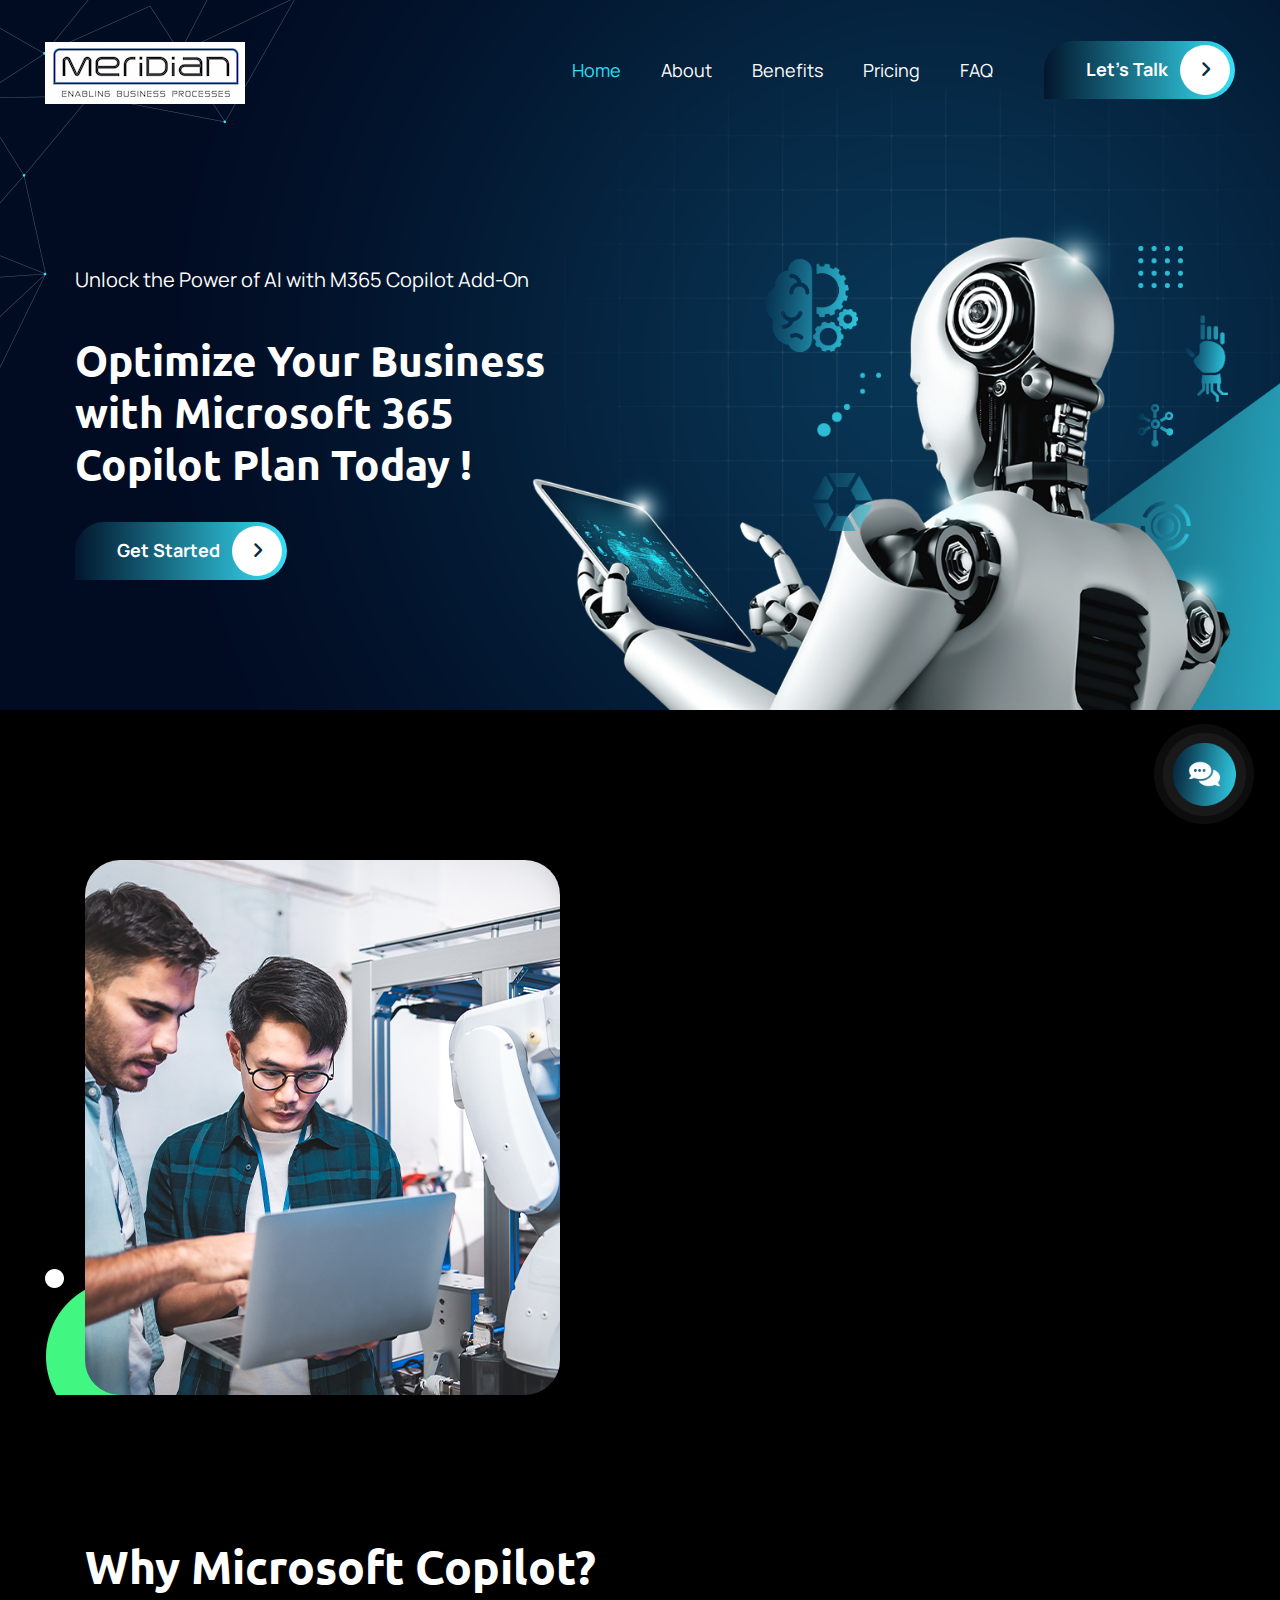
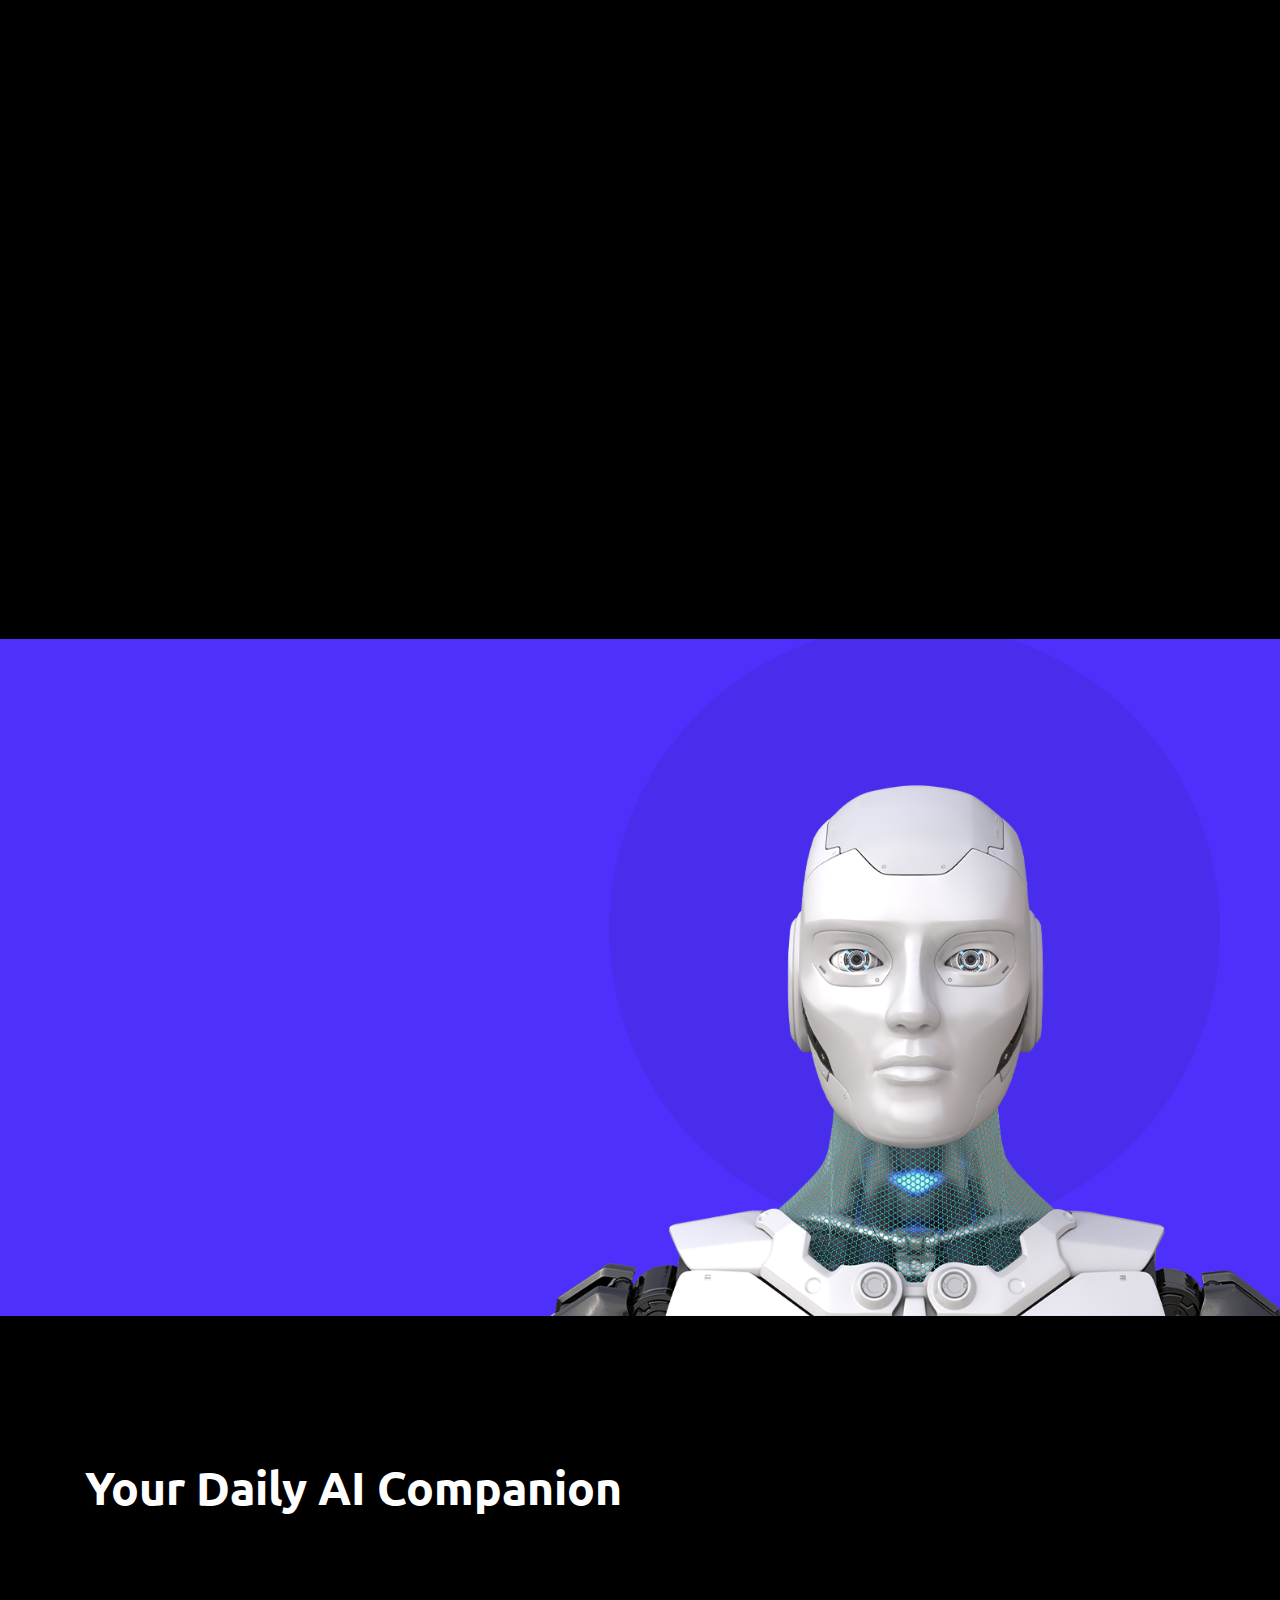
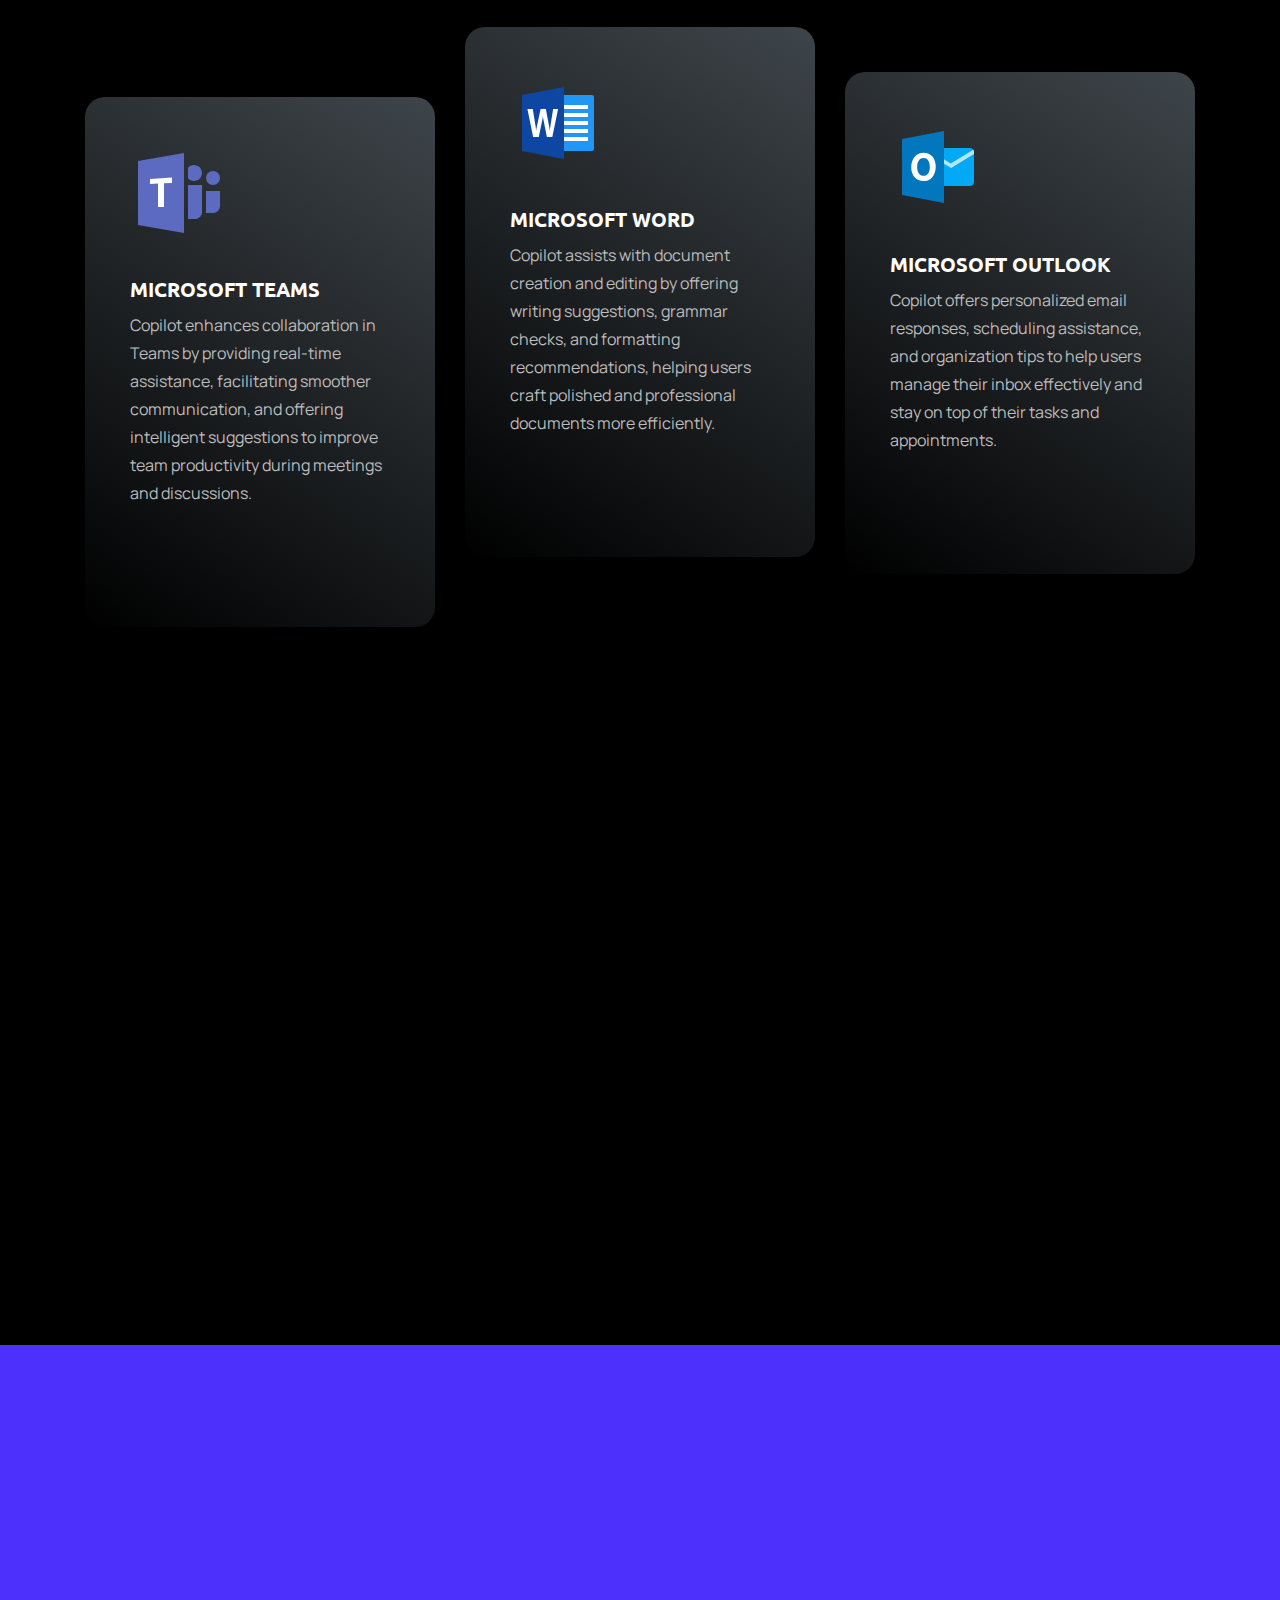
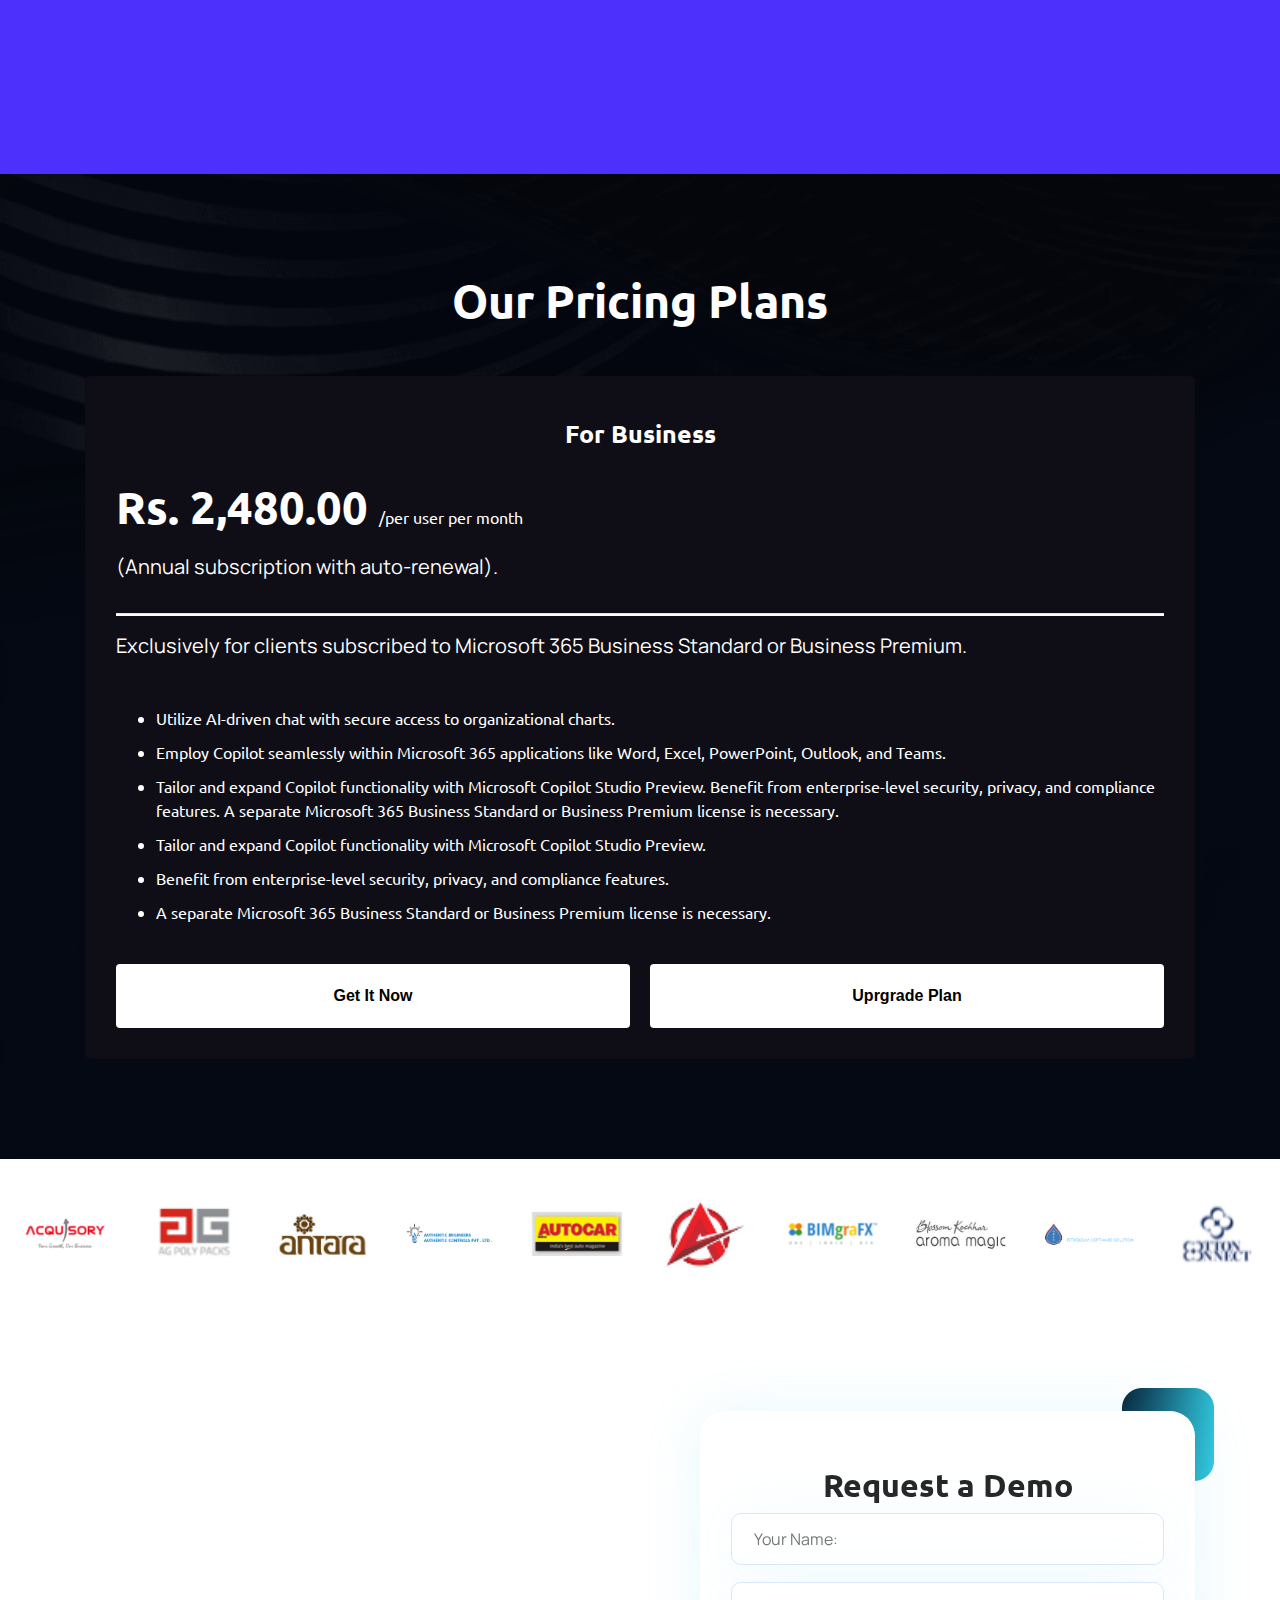
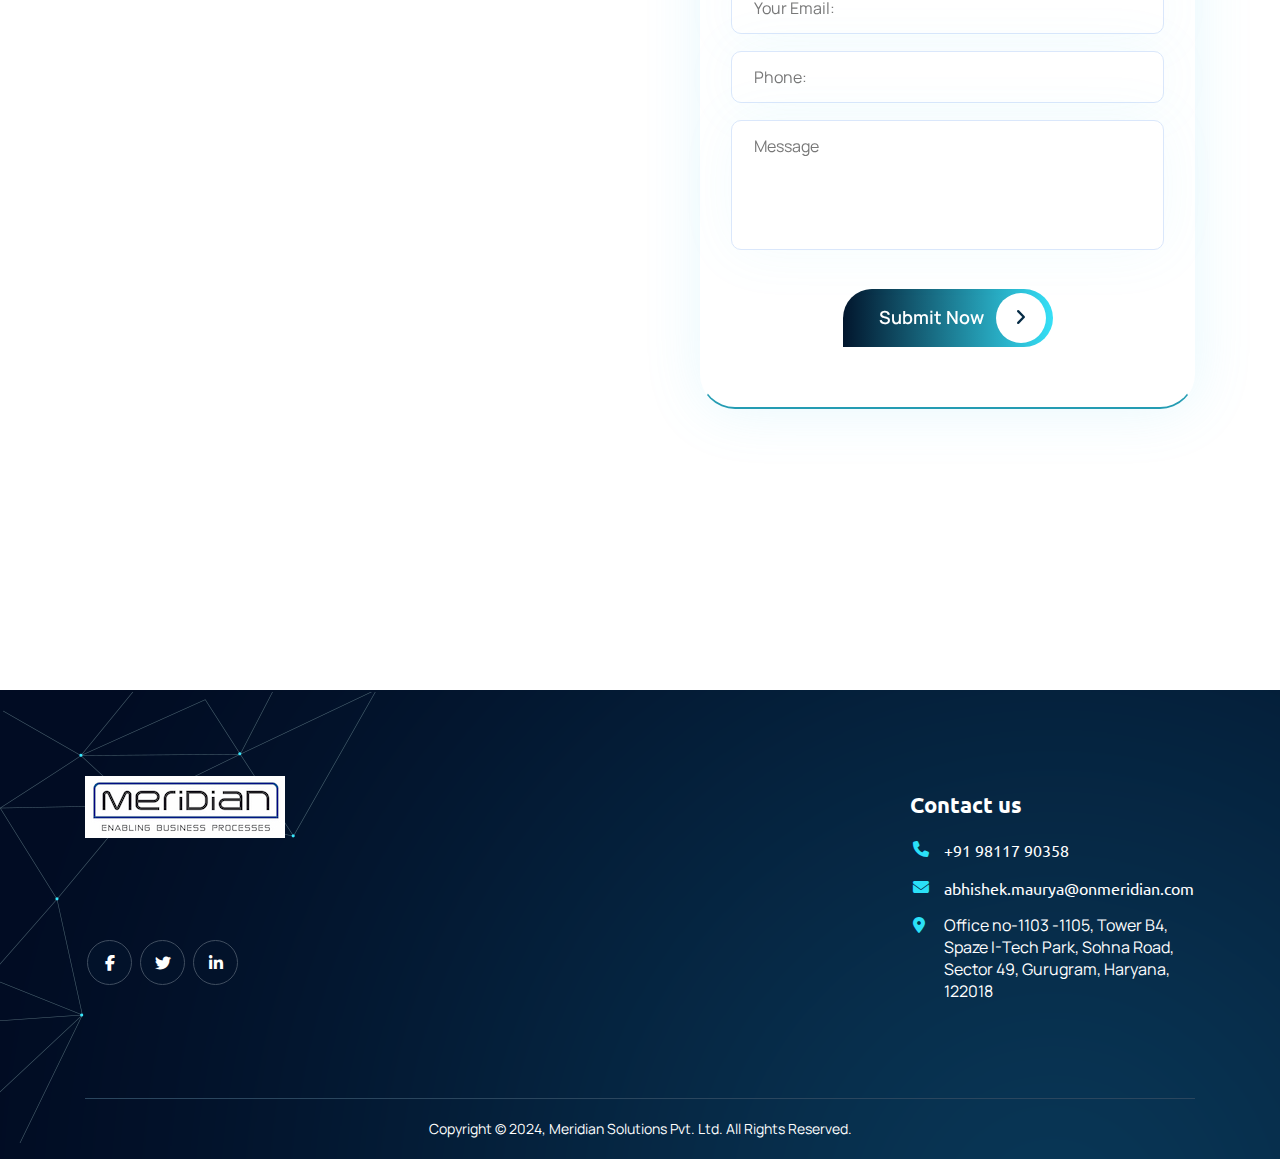
==== index.html @ 8d2b9027 "typo fix" ====
<!DOCTYPE html>
<html lang="zxx">
  <head>
    <title>Microsoft 365 Copilot</title>
    <!-- /SEO Ultimatae -->
    <meta
      name="viewport"
      content="width=device-width, initial-scale=1, maximum-scale=1, user-scalable=0"
    />
    <meta charset="utf-8" />
    <link
      rel="apple-touch-icon"
      sizes="57x57"
      href="assets/images/favicon/apple-icon-57x57.png"
    />
    <link
      rel="apple-touch-icon"
      sizes="60x60"
      href="assets/images/favicon/apple-icon-60x60.png"
    />
    <link
      rel="apple-touch-icon"
      sizes="72x72"
      href="assets/images/favicon/apple-icon-72x72.png"
    />
    <link
      rel="apple-touch-icon"
      sizes="76x76"
      href="assets/images/favicon/apple-icon-76x76.png"
    />
    <link
      rel="apple-touch-icon"
      sizes="114x114"
      href="assets/images/favicon/apple-icon-114x114.png"
    />
    <link
      rel="apple-touch-icon"
      sizes="120x120"
      href="assets/images/favicon/apple-icon-120x120.png"
    />
    <link
      rel="apple-touch-icon"
      sizes="144x144"
      href="assets/images/favicon/apple-icon-144x144.png"
    />
    <link
      rel="apple-touch-icon"
      sizes="152x152"
      href="assets/images/favicon/apple-icon-152x152.png"
    />
    <link
      rel="apple-touch-icon"
      sizes="180x180"
      href="assets/images/favicon/apple-icon-180x180.png"
    />
    <link
      rel="icon"
      type="image/png"
      sizes="192x192"
      href="assets/images/favicon/android-icon-192x192.png"
    />
    <link
      rel="icon"
      type="image/png"
      sizes="32x32"
      href="assets/images/favicon/favicon-32x32.png"
    />
    <link
      rel="icon"
      type="image/png"
      sizes="96x96"
      href="assets/images/favicon/favicon-96x96.png"
    />
    <link
      rel="icon"
      type="image/png"
      sizes="16x16"
      href="assets/images/favicon/favicon-16x16.png"
    />
    <link rel="manifest" href="assets/images/favicon/manifest.json" />
    <meta name="msapplication-TileColor" content="#ffffff" />
    <meta name="msapplication-TileImage" content="/ms-icon-144x144.png" />
    <meta name="theme-color" content="#ffffff" />
    <!-- Latest compiled and minified CSS -->
    <link href="assets/bootstrap/bootstrap.min.css" rel="stylesheet" />
    <link rel="stylesheet" href="./assets/js/bootstrap.min.js" />
    <!-- Font Awesome link -->
    <link
      rel="stylesheet"
      href="https://cdnjs.cloudflare.com/ajax/libs/font-awesome/6.1.1/css/all.min.css"
    />
    <!-- StyleSheet link CSS -->
    <link rel="stylesheet" href="assets/css/owl.carousel.min.css" />
    <link rel="stylesheet" href="assets/css/owl.theme.default.min.css" />
    <script src="assets/js/owl.carousel.min.js"></script>
    <link href="https://unpkg.com/aos@2.3.1/dist/aos.css" rel="stylesheet" />
    <link href="assets/css/style.css" rel="stylesheet" type="text/css" />
    <link href="assets/css/responsive.css" rel="stylesheet" type="text/css" />
    <link
      rel="stylesheet"
      href="https://cdnjs.cloudflare.com/ajax/libs/magnific-popup.js/1.1.0/magnific-popup.css"
    />
    <link href="https://unpkg.com/aos@2.3.1/dist/aos.css" rel="stylesheet" />
  </head>

  <body>
    <!--Header  -->
    <div class="banner_outer">
      <header class="header">
        <div class="container-fluid">
          <nav class="navbar navbar-expand-lg navbar-light">
            <a class="navbar-brand" href="./index.html"
              ><figure class="mb-0 banner-logo">
                <img
                  src="./assets/images/logo-d.jpg"
                  alt=""
                  class="img-fluid"
                /></figure
            ></a>
            <button
              class="navbar-toggler collapsed"
              type="button"
              data-toggle="collapse"
              data-target="#navbarSupportedContent"
              aria-controls="navbarSupportedContent"
              aria-expanded="false"
              aria-label="Toggle navigation"
            >
              <span class="navbar-toggler-icon"></span>
              <span class="navbar-toggler-icon"></span>
              <span class="navbar-toggler-icon"></span>
            </button>
            <div class="collapse navbar-collapse" id="navbarSupportedContent">
              <ul class="navbar-nav ml-auto">
                <li class="nav-item active">
                  <a class="nav-link" href="./index.html">Home</a>
                </li>
                <li class="nav-item">
                  <a class="nav-link" href="#about">About</a>
                </li>
                <li class="nav-item">
                  <a class="nav-link" href="#benefits">Benefits</a>
                </li>
                <li class="nav-item">
                  <a class="nav-link" href="#pricing">Pricing</a>
                </li>
                <li class="nav-item">
                  <a class="nav-link" href="#faq">FAQ</a>
                </li>
                <!-- <li class="nav-space nav-item dropdown">
                  <a
                    class="nav-link dropdown-toggle dropdown-color navbar-text-color"
                    href="#"
                    id="navbarDropdown"
                    role="button"
                    data-toggle="dropdown"
                    aria-haspopup="true"
                    aria-expanded="false"
                  >
                    Pages
                  </a>
                  <div class="dropdown-menu drop-down-content">
                    <ul class="list-unstyled drop-down-pages">
                      <li class="nav-item">
                        <a class="dropdown-item nav-link" href="./team.html"
                          >Teams</a
                        >
                      </li>
                      <li class="nav-item">
                        <a class="dropdown-item nav-link" href="./faq.html"
                          >Faq's</a
                        >
                      </li>
                    </ul>
                  </div>
                </li> -->
                <!-- TODO: popup for contact us -->
                <li class="nav-item">
                  <a class="nav-link lets_talk" href="#faq"
                    >Let's Talk<i class="circle fa-regular fa-angle-right"></i
                  ></a>
                </li>
              </ul>
            </div>
          </nav>
        </div>
      </header>
      <figure class="banner-sideshape mb-0">
        <img
          src="./assets/images/banner-sideshape.png"
          alt=""
          class="img-fluid"
        />
      </figure>
      <!-- Banner -->
      <section class="banner-section">
        <div class="container-fluid">
          <div class="row">
            <div class="col-lg-7 col-md-12 col-sm-12 col-12">
              <div class="banner_content">
                <p style="margin-bottom: 2em" class="text-white">
                  Unlock the Power of AI with M365 Copilot Add-On
                </p>
                <h1 class="text-white">
                  Optimize Your Business with Microsoft 365 Copilot Plan Today !
                </h1>
                <div class="banner-button" style="margin-top: 2em">
                  <a class="button1 lets_talk text-decoration-none" href="#faq"
                    >Get Started<i class="circle fa-regular fa-angle-right"></i
                  ></a>
                </div>
              </div>
            </div>
            <div class="col-lg-5 col-md-12 col-sm-12 col-12">
              <div class="banner_wrapper" data-aos="fade-right">
                <figure class="mb-0 banner-image">
                  <img src="./assets/images/banner-image.png" alt="" class="" />
                </figure>
              </div>
            </div>
          </div>
        </div>
        <figure class="banner-sideshape2 mb-0">
          <img
            src="./assets/images/banner-sideshape2.png"
            alt=""
            class="img-fluid"
          />
        </figure>
      </section>
    </div>
    <section class="aboutus_section position-relative">
      <div class="container">
        <div class="row">
          <div class="col-lg-6 col-md-12 col-sm-12 col-xs-12">
            <div class="aboutus_image">
              <figure class="aboutus_main_image mb-0">
                <img
                  src="./assets/images/aboutus_image.jpg"
                  alt=""
                  class="img-fluid"
                />
              </figure>
              <figure
                class="aboutus_image_shape position-absolute mb-0 left_right_shape"
              >
                <img
                  src="./assets/images/aboutus_image_shape.png"
                  alt=""
                  class="img-fluid"
                />
              </figure>
            </div>
          </div>
          <div id="about" class="col-lg-6 col-md-12 col-sm-12 col-xs-12">
            <div class="aboutus_content" data-aos="fade-right">
              <!-- <h6>

                       </h6> -->
              <h2>About Co Pilot</h2>
              <p>Introducing Microsoft Copilot:</p>
              <ul class="list-unstyled mb-0">
                <li>
                  <i class="fa fa-check" aria-hidden="true"></i>
                  <p>
                    Revolutionizing Productivity with AI Integration Microsoft
                    Copilot
                  </p>
                </li>
                <li>
                  <i class="fa fa-check" aria-hidden="true"></i>
                  <p>
                    An AI-driven assistant that seamlessly integrates into
                    everyday applications
                  </p>
                </li>
                <li>
                  <i class="fa fa-check" aria-hidden="true"></i>
                  <p>
                    Teams, Word, Outlook, PowerPoint, Excel, and more, enriching
                    user experiences with its artificial intelligence-powered
                    features.
                  </p>
                </li>
              </ul>
              <!-- <div class="btn_wrapper">
                <a
                  class="text-decoration-none default-btn btn-size-18 hover-effect"
                  href="./about.html"
                  >Read More<i class="fa-solid fa-angle-right"></i
                ></a>
              </div> -->
            </div>
          </div>
        </div>
        <figure
          class="aboutus_background_shape mb-0 position-absolute left_right_shape"
        >
          <img src="./assets/images/aboutus_background_shape.jpg" alt="" />
        </figure>
        <figure
          class="aboutus_top_shape mb-0 position-absolute top_bottom_shape"
        >
          <img
            src="./assets/images/aboutus_top_shape.png"
            alt=""
            class="img-fluid"
          />
        </figure>
      </div>
    </section>
    <section class="services_section position-relative">
      <div class="container">
        <div class="row">
          <div class="col-lg-5 col-md-5 col-sm-12 col-12">
            <div class="services_content">
              <!-- <h6>Why Microsoft Copilot? </h6> -->
              <h2>Why Microsoft Copilot?</h2>
            </div>
          </div>
          <div
            class="col-lg-7 col-md-7 col-sm-12 col-12 d-md-block d-none"
          ></div>
        </div>
        <div class="row position-relative" data-aos="fade-up">
          <div class="col-lg-4 col-md-4 col-sm-6 col-12">
            <div class="services_box hover-effect">
              <figure>
                <img
                  src="./assets/images/icon/icons8-artificial-intelligence-productivity-80.png"
                  alt=""
                  class="img-fluid hover-effect"
                />
              </figure>
              <h5>Enhanced productivity</h5>

              <ul>
                <li>Automated suggestions</li>
                <li>Time-saving workflows</li>
                <li>Intelligent insight</li>
              </ul>
              <!-- <div class="btn_wrapper">
                        <a href="./services.html" class="text-decoration-none">Read More<i class="fa-solid fa-angle-right"></i></a>
                    </div> -->
            </div>
          </div>
          <div class="col-lg-4 col-md-4 col-sm-6 col-12">
            <div class="services_box hover-effect">
              <figure>
                <img
                  src="./assets/images/icon/icons8-decision-making-96.png"
                  alt=""
                  class="img-fluid hover-effect"
                />
              </figure>

              <h5>Smarter decision-making</h5>

              <ul>
                <li>Data-driven insights</li>
                <li>Predictive analytics</li>
                <li>Real-time suggestions</li>
              </ul>
              <!-- <div class="btn_wrapper">
                        <a href="./services.html" class="text-decoration-none">Read More<i class="fa-solid fa-angle-right"></i></a>
                    </div> -->
            </div>
          </div>
          <div class="col-lg-4 col-md-4 col-sm-6 col-12">
            <div class="services_box hover-effect">
              <figure>
                <img
                  src="./assets/images/icon/icons8-workflow-80.png"
                  alt=""
                  class="img-fluid hover-effect"
                />
              </figure>
              <h5>Streamlined workflows</h5>

              <ul>
                <li>Automated task management</li>
                <li>Seamless integration with apps</li>
                <li>AI-driven process optimization</li>
              </ul>
              <!-- <div class="btn_wrapper">
                          <a href="./services.html" class="text-decoration-none">Read More<i class="fa-solid fa-angle-right"></i></a>
                      </div> -->
            </div>
          </div>
          <figure
            class="services_background_shape mb-0 position-absolute left_right_shape"
          >
            <img
              src="./assets/images/services_background_shape.png"
              alt=""
              class="img-fluid"
            />
          </figure>
        </div>
        <figure
          class="services_right_shape mb-0 position-absolute top_bottom_shape"
        >
          <img
            src="./assets/images/services_right_shape.png"
            alt=""
            class="img-fluid"
          />
        </figure>
      </div>
    </section>
    <section class="who_we_are_section position-relative">
      <div class="container">
        <div class="row">
          <div class="col-xl-4 col-lg-12 col-md-12 col-sm-12 col-12">
            <div class="who_we_are_left_content aos-init" data-aos="fade-up">
              <p class="text-white">
                Reach out to us to seamlessly incorporate Copilot into your
                current Microsoft 365 Enterprise/Business subscription.
              </p>
              <h3 class="text-white">
                Integrate Copilot with Your Current Microsoft Plan Today!
              </h3>
              <div class="btn_wrapper">
                <a
                  class="text-decoration-none default-btn-two btn-size-18 hover-effect"
                  href="./about.html"
                  >Upgrade Now<i class="fa-solid fa-angle-right"></i
                ></a>
              </div>
            </div>
          </div>
          <div
            class="col-xl-5 col-lg-12 col-md-12 offset-md-2 offset-lg-2 col-sm-12 col-12"
          ></div>
        </div>
        <figure class="who_we_are_image position-absolute mb-0">
          <img
            src="./assets/images/who_we_are_image.png"
            alt=""
            class="img-fluid"
          />
        </figure>
        <figure
          class="who_we_are_left_shape mb-0 position-absolute top_bottom_shape"
        >
          <img
            src="./assets/images/who_we_are_left_shape.png"
            alt=""
            class="img-fluid"
          />
        </figure>
        <figure
          class="who_we_are_right_shape mb-0 position-absolute top_bottom_shape"
        >
          <img
            src="./assets/images/who_we_are_right_shape.png"
            alt=""
            class="img-fluid"
          />
        </figure>
      </div>
    </section>
    <section
      id="benefits"
      class="services_section services_service_section position-relative"
    >
      <div class="container">
        <div class="row">
          <div class="col-lg-5 col-md-5 col-sm-12 col-12">
            <div class="services_content">
              <!-- <h6>What We Can Do</h6> -->
              <h2 style="margin-bottom: 4em">Your Daily AI Companion</h2>
            </div>
          </div>
          <div
            class="col-lg-7 col-md-7 col-sm-12 col-12 d-md-block d-none"
          ></div>
        </div>
        <div class="row position-relative">
          <div class="col-lg-4 col-md-4 col-sm-6 col-12">
            <div class="services_box hover-effect">
              <figure>
                <img
                  src="./assets/images/icon/icons8-microsoft-teams.svg"
                  alt=""
                  class="img-fluid hover-effect"
                />
              </figure>
              <h5>Microsoft Teams</h5>
              <p>
                Copilot enhances collaboration in Teams by providing real-time
                assistance, facilitating smoother communication, and offering
                intelligent suggestions to improve team productivity during
                meetings and discussions.
              </p>
            </div>
          </div>
          <div class="col-lg-4 col-md-4 col-sm-6 col-12">
            <div class="services_box box2 hover-effect">
              <figure>
                <img
                  src="./assets/images/icon/icons8-microsoft-word.svg"
                  alt=""
                  class="img-fluid hover-effect"
                />
              </figure>
              <h5>Microsoft Word</h5>
              <p>
                Copilot assists with document creation and editing by offering
                writing suggestions, grammar checks, and formatting
                recommendations, helping users craft polished and professional
                documents more efficiently.
              </p>
            </div>
          </div>
          <div class="col-lg-4 col-md-4 col-sm-6 col-12">
            <div class="services_box box3 hover-effect">
              <figure>
                <img
                  src="./assets/images/icon/icons8-microsoft-outlook.svg"
                  alt=""
                  class="img-fluid hover-effect"
                />
              </figure>
              <h5>Microsoft Outlook</h5>
              <p>
                Copilot offers personalized email responses, scheduling
                assistance, and organization tips to help users manage their
                inbox effectively and stay on top of their tasks and
                appointments.
              </p>
            </div>
          </div>
        </div>
        <div class="row position-relative aos-init" data-aos="fade-up">
          <div class="col-lg-4 col-md-4 col-sm-6 col-12">
            <div class="services_box hover-effect">
              <figure>
                <img
                  src="./assets/images/icon/icons8-microsoft-powerpoint.svg"
                  alt=""
                  class="img-fluid hover-effect"
                />
              </figure>
              <h5>Microsoft PowerPoint</h5>
              <p>
                In PowerPoint, Copilot aids in creating engaging presentations
                by offering design suggestions, slide layout recommendations,
                and content ideas, enabling users to deliver impactful
                presentations with minimal effort.
              </p>
            </div>
          </div>
          <div class="col-lg-4 col-md-4 col-sm-6 col-12">
            <div class="services_box box2 hover-effect">
              <figure>
                <img
                  src="./assets/images/icon/icons8-microsoft-excel.svg"
                  alt=""
                  class="img-fluid hover-effect"
                />
              </figure>
              <h5>Microsoft Excel</h5>
              <p>
                Copilot streamlines data analysis and spreadsheet management in
                Excel by providing formula suggestions, data visualization tips,
                insights into trends and patterns, empowering users to make
                informed decisions based on their data.
              </p>
            </div>
          </div>
          <div class="col-lg-4 col-md-4 col-sm-6 col-12">
            <div class="services_box box3 hover-effect">
              <figure>
                <img
                  src="./assets/images/icon/icons8-microsoft-sharepoint.svg"
                  alt=""
                  class="img-fluid hover-effect"
                />
              </figure>
              <h5>Microsoft SharePoint</h5>
              <p>
                Copilot improves content management and collaboration by
                offering file organization suggestions, version control
                assistance, and access recommendations, ensuring that teams can
                easily collaborate on documents and projects.
              </p>
            </div>
          </div>
          <figure
            class="services_background_shape mb-0 position-absolute left_right_shape"
          >
            <img
              src="./assets/images/services_background_shape.png"
              alt=""
              class="img-fluid"
            />
          </figure>
        </div>
        <figure
          class="services_right_shape mb-0 position-absolute top_bottom_shape"
        >
          <img
            src="./assets/images/services_right_shape.png"
            alt=""
            class="img-fluid"
          />
        </figure>
      </div>
    </section>
    <section class="statistics_section position-relative">
      <div class="container">
        <div class="row aos-init" data-aos="fade-up">
          <div class="col-lg-3 col-md-12 col-sm-12 col-12">
            <div class="statistics_content">
              <h3 class="mb-0">Microsoft</h3>
              <h6 style="color: #fff" class="mb-0">Tier 1 Solution partner</h6>
            </div>
          </div>
          <div class="col-lg-3 col-md-4 col-sm-6 col-12">
            <div class="statistics_box hover-effect">
              <div class="span_wrapper">
                <span class="number counter">2500</span>
                <span class="plus">+</span>
              </div>
              <p class="text-size-16 text-white pp">Chrished Relationships</p>
            </div>
          </div>
          <div class="col-lg-3 col-md-4 col-sm-6 col-12">
            <div class="statistics_box hover-effect">
              <div class="span_wrapper">
                <span class="number counter">1600</span>
                <span class="plus">+</span>
              </div>
              <p class="text-size-16 text-white pp">
                Managed Cloud Subscriptions
              </p>
            </div>
          </div>
          <div class="col-lg-3 col-md-4 col-sm-6 col-12">
            <div class="statistics_box hover-effect">
              <div class="span_wrapper">
                <span class="number counter">100</span>
                <span class="plus">+</span>
              </div>
              <p class="text-size-16 text-white pp">Azure Customers</p>
            </div>
          </div>
        </div>
        <figure
          class="statistics_left_shape mb-0 position-absolute top_bottom_shape"
        >
          <img
            src="./assets/images/statistics_left_shape.png"
            alt=""
            class="img-fluid"
          />
        </figure>
        <figure
          class="statistics_right_shape mb-0 position-absolute top_bottom_shape"
        >
          <img
            src="./assets/images/statistics_right_shape.png"
            alt=""
            class="img-fluid"
          />
        </figure>
      </div>
    </section>
    <div id="pricing" class="pricing-area pt-100 pb-100 section-bg">
      <div class="container">
        <div class="section-title-center">
          <div class="width">
            <h2>Our Pricing Plans</h2>
          </div>
        </div>
        <div class="row justify-content-center">
          <div class="col-lg-12 col-md-12">
            <div class="card">
              <h2 class="card_title">
                <i class="ri-vip-crown-line"></i> For Business
              </h2>
              <h6 class="pricing">
                Rs. 2,480.00 <span class="small">/per user per month </span>
              </h6>
              <p>(Annual subscription with auto-renewal).</p>
              <hr />
              <p>
                Exclusively for clients subscribed to Microsoft 365 Business
                Standard or Business Premium.
              </p>
              <ul class="features">
                <li>
                  Utilize AI-driven chat with secure access to organizational
                  charts.
                </li>
                <li>
                  Employ Copilot seamlessly within Microsoft 365 applications
                  like Word, Excel, PowerPoint, Outlook, and Teams.
                </li>
                <li>
                  Tailor and expand Copilot functionality with Microsoft Copilot
                  Studio Preview. Benefit from enterprise-level security,
                  privacy, and compliance features. A separate Microsoft 365
                  Business Standard or Business Premium license is necessary.
                </li>
                <li>
                  Tailor and expand Copilot functionality with Microsoft Copilot
                  Studio Preview.
                </li>
                <li>
                  Benefit from enterprise-level security, privacy, and
                  compliance features.
                </li>
                <li>
                  A separate Microsoft 365 Business Standard or Business Premium
                  license is necessary.
                </li>
              </ul>

              <div class="d-flex justify-content-around">
                <a
                  href="contact.html"
                  class="cta_btn"
                  style="margin-right: 20px"
                  >Get It Now
                </a>
                <a href="contact.html" class="cta_btn">Uprgrade Plan </a>
              </div>
            </div>
          </div>
        </div>
      </div>
    </div>
    <section class="logo-gallery owl-carousel owl-theme owl-loaded owl-drag">
      <div class="slide">
        <img style="" src="./assets/images/logo/Acquisory.png" alt="logo" />
      </div>

      <div class="slide">
        <img style="" src="./assets/images/logo/AGPOLYPACK.png" alt="logo" />
      </div>

      <div class="slide">
        <img style="" src="./assets/images/logo/ANTARA.png" alt="logo" />
      </div>

      <div class="slide">
        <img style="" src="./assets/images/logo/AUTHENTIC.png" alt="logo" />
      </div>

      <div class="slide">
        <img style="" src="./assets/images/logo/AUTOCAR.png" alt="logo" />
      </div>

      <div class="slide">
        <img style="" src="./assets/images/logo/AVON.png" alt="logo" />
      </div>

      <div class="slide">
        <img style="" src="./assets/images/logo/BIMGRAFX.png" alt="logo" />
      </div>

      <div class="slide">
        <img style="" src="./assets/images/logo/BLOSSOM.png" alt="logo" />
      </div>

      <div class="slide">
        <img style="" src="./assets/images/logo/BRIGHT.png" alt="logo" />
      </div>

      <div class="slide">
        <img style="" src="./assets/images/logo/Cotton.png" alt="logo" />
      </div>

      <div class="slide">
        <img style="" src="./assets/images/logo/EDC.png" alt="logo" />
      </div>

      <div class="slide">
        <img style="" src="./assets/images/logo/FRANK-ANTHONY.png" alt="logo" />
      </div>

      <div class="slide">
        <img style="" src="./assets/images/logo/girikon.png" alt="logo" />
      </div>

      <div class="slide">
        <img style="" src="./assets/images/logo/GRAVITA.png" alt="logo" />
      </div>

      <div class="slide">
        <img style="" src="./assets/images/logo/Hicom.png" alt="logo" />
      </div>

      <div class="slide">
        <img style="" src="./assets/images/logo/HPL.png" alt="logo" />
      </div>

      <div class="slide">
        <img style="" src="./assets/images/logo/JBM.png" alt="logo" />
      </div>

      <div class="slide">
        <img style="" src="./assets/images/logo/KPMG.png" alt="logo" />
      </div>

      <div class="slide">
        <img style="" src="./assets/images/logo/MICROMATIC.png" alt="logo" />
      </div>

      <div class="slide">
        <img style="" src="./assets/images/logo/NETWEB.png" alt="logo" />
      </div>

      <div class="slide">
        <img style="" src="./assets/images/logo/NTS.png" alt="logo" />
      </div>

      <div class="slide">
        <img style="" src="./assets/images/logo/PACIFIC.png" alt="logo" />
      </div>

      <div class="slide">
        <img style="" src="./assets/images/logo/PASONA-1.png" alt="logo" />
      </div>

      <div class="slide">
        <img style="" src="./assets/images/logo/PRISMAGIC.png" alt="logo" />
      </div>

      <div class="slide">
        <img style="" src="./assets/images/logo/PWC.png" alt="logo" />
      </div>

      <div class="slide">
        <img style="" src="./assets/images/logo/SHINEROAD.png" alt="logo" />
      </div>

      <div class="slide">
        <img style="" src="./assets/images/logo/Siora.png" alt="logo" />
      </div>

      <div class="slide">
        <img style="" src="./assets/images/logo/SPAG.png" alt="logo" />
      </div>

      <div class="slide">
        <img style="" src="./assets/images/logo/Square-Yards.png" alt="logo" />
      </div>

      <div class="slide">
        <img style="" src="./assets/images/logo/SS-Kothari.png" alt="logo" />
      </div>

      <div class="slide">
        <img style="" src="./assets/images/logo/Stanza.png" alt="logo" />
      </div>

      <div class="slide">
        <img style="" src="./assets/images/logo/STERLING.png" alt="logo" />
      </div>

      <div class="slide">
        <img style="" src="./assets/images/logo/Swedish.png" alt="logo" />
      </div>

      <div class="slide">
        <img style="" src="./assets/images/logo/THINKLINK.png" alt="logo" />
      </div>

      <div class="slide">
        <img style="" src="./assets/images/logo/UNICON.png" alt="logo" />
      </div>

      <div class="slide">
        <img style="" src="./assets/images/logo/V5-GLOBAL.png" alt="logo" />
      </div>

      <div class="slide">
        <img style="" src="./assets/images/logo/Velogic.png" alt="logo" />
      </div>

      <div class="slide">
        <img style="" src="./assets/images/logo/VISION.png" alt="logo" />
      </div>

      <div class="slide">
        <img style="" src="./assets/images/logo/VIVIN.png" alt="logo" />
      </div>

      <div class="slide">
        <img style="" src="./assets/images/logo/WHEELSEYE.png" alt="logo" />
      </div>

      <div class="slide">
        <img style="" src="./assets/images/logo/WOLKEM.png" alt="logo" />
      </div>
    </section>

    <!--FAQ / Need section-->
    <section class="faq-section">
      <div class="container">
        <div class="row">
          <div class="col-lg-6 col-md-12 col-sm-12 col-12">
            <div class="faq_content" data-aos="fade-right">
              <h5>faq,s</h5>
              <h2>Frequently Asked Questions</h2>
              <div class="faq">
                <div class="row">
                  <div class="col-12">
                    <div class="accordian-section-inner position-relative">
                      <div class="accordian-inner">
                        <div id="accordion1">
                          <div class="accordion-card">
                            <div class="card-header" id="headingOne">
                              <a
                                href="#"
                                class="btn btn-link collapsed"
                                data-toggle="collapse"
                                data-target="#collapseOne"
                                aria-expanded="false"
                                aria-controls="collapseOne"
                              >
                                <h4>What is Microsoft Copilot?</h4>
                              </a>
                            </div>
                            <div
                              id="collapseOne"
                              class="collapse"
                              aria-labelledby="headingOne"
                            >
                              <div class="card-body">
                                <p class="text-size-18 text-left mb-0">
                                  Microsoft Copilot is an AI-driven assistant
                                  integrated into Microsoft 365 applications,
                                  designed to enhance productivity, streamline
                                  workflows, and provide personalized
                                  recommendations.
                                </p>
                              </div>
                            </div>
                          </div>
                          <div class="accordion-card">
                            <div class="card-header" id="headingTwo">
                              <a
                                href="#"
                                class="btn btn-link collapsed"
                                data-toggle="collapse"
                                data-target="#collapseTwo"
                                aria-expanded="false"
                                aria-controls="collapseTwo"
                              >
                                <h4>How does Copilot work?</h4>
                              </a>
                            </div>
                            <div
                              id="collapseTwo"
                              class="collapse"
                              aria-labelledby="headingTwo"
                            >
                              <div class="card-body">
                                <p class="text-size-18 text-left mb-0">
                                  Copilot utilizes advanced artificial
                                  intelligence algorithms to analyze user
                                  behavior, provide intelligent suggestions,
                                  automate routine tasks, and offer personalized
                                  assistance within Microsoft 365 apps.
                                </p>
                              </div>
                            </div>
                          </div>
                          <div class="accordion-card">
                            <div class="card-header" id="headingThree">
                              <a
                                href="#"
                                class="btn btn-link collapsed"
                                data-toggle="collapse"
                                data-target="#collapseThree"
                                aria-expanded="false"
                                aria-controls="collapseThree"
                              >
                                <h4>What features does Copilot offer?</h4>
                              </a>
                            </div>
                            <div
                              id="collapseThree"
                              class="collapse"
                              aria-labelledby="headingThree"
                            >
                              <div class="card-body">
                                <p class="text-size-18 text-left mb-0">
                                  Copilot offers AI-powered chat with secure
                                  access to organizational graphs, seamless
                                  integration with Microsoft 365 apps (Word,
                                  Excel, PowerPoint, Outlook, Teams),
                                  customization options with Microsoft Copilot
                                  Studio Preview, and enterprise-grade security,
                                  privacy, and compliance features.
                                </p>
                              </div>
                            </div>
                          </div>
                          <div class="accordion-card">
                            <div class="card-header" id="headingFour">
                              <a
                                href="#"
                                class="btn btn-link collapsed"
                                data-toggle="collapse"
                                data-target="#collapseFour"
                                aria-expanded="false"
                                aria-controls="collapseFour"
                              >
                                <h4>
                                  Is Copilot available for all Microsoft 365
                                  subscriptions?
                                </h4>
                              </a>
                            </div>
                            <div
                              id="collapseFour"
                              class="collapse"
                              aria-labelledby="headingFour"
                            >
                              <div class="card-body">
                                <p class="text-size-18 text-left mb-0">
                                  Copilot is available for customers with
                                  Microsoft 365 E3 or E5 subscriptions and
                                  Microsoft 365 Business Standard or Business
                                  Premium subscriptions. Separate licenses are
                                  required for each user.
                                </p>
                              </div>
                            </div>
                          </div>
                          <div class="accordion-card faq-mb">
                            <div class="card-header" id="headingFive">
                              <a
                                href="#"
                                class="btn btn-link collapsed"
                                data-toggle="collapse"
                                data-target="#collapseFive"
                                aria-expanded="false"
                                aria-controls="collapseFive"
                              >
                                <h4>What is the pricing for Copilot?</h4>
                              </a>
                            </div>
                            <div
                              id="collapseFive"
                              class="collapse"
                              aria-labelledby="headingFive"
                            >
                              <div class="card-body">
                                <p class="text-size-18 text-left mb-0">
                                  The pricing for Copilot varies depending on
                                  the Microsoft 365 subscription plan. Please
                                  refer to your subscription details or contact
                                  Microsoft for pricing information.
                                </p>
                              </div>
                            </div>
                          </div>
                          <div class="accordion-card faq-mb">
                            <div class="card-header" id="headingFive">
                              <a
                                href="#"
                                class="btn btn-link collapsed"
                                data-toggle="collapse"
                                data-target="#collapseFive"
                                aria-expanded="false"
                                aria-controls="collapseFive"
                              >
                                <h4>
                                  Is Copilot compliant with privacy regulations?
                                </h4>
                              </a>
                            </div>
                            <div
                              id="collapseFive"
                              class="collapse"
                              aria-labelledby="headingFive"
                            >
                              <div class="card-body">
                                <p class="text-size-18 text-left mb-0">
                                  Yes, Copilot is designed to meet
                                  enterprise-grade security, privacy, and
                                  compliance standards. Microsoft ensures that
                                  Copilot complies with relevant data protection
                                  regulations and follows best practices for
                                  handling sensitive information.
                                </p>
                              </div>
                            </div>
                          </div>
                        </div>
                      </div>
                    </div>
                  </div>
                </div>
              </div>
            </div>
          </div>
          <div id="faq" class="col-lg-6 col-md-12 col-sm-12 col-12">
            <div class="need-section">
              <div class="need_content">
                <h3>Request a Demo</h3>
                <!-- <p class="text-size-16">
                  Eiusmod tempor in magna aliqua ruis ultrices gravida sit amet.
                </p> -->
                <form
                  id="contactpage"
                  method="POST"
                  action="./contact-form.php"
                >
                  <div class="row">
                    <div class="col-12">
                      <div class="form-group mb-0">
                        <input
                          type="text"
                          class="form_style"
                          placeholder="Your Name:"
                          name="name"
                        />
                      </div>
                    </div>
                    <div class="col-12">
                      <div class="form-group mb-0">
                        <input
                          type="email"
                          class="form_style"
                          placeholder="Your Email:"
                          name="emailid"
                        />
                      </div>
                    </div>
                    <div class="col-12">
                      <div class="form-group mb-0">
                        <input
                          type="tel"
                          class="form_style"
                          placeholder="Phone:"
                          name="phone"
                        />
                      </div>
                    </div>
                    <div class="col-lg-12">
                      <div class="form-group mb-0">
                        <textarea
                          class="form_style"
                          placeholder="Message"
                          rows="3"
                          name="msg"
                        ></textarea>
                      </div>
                    </div>
                  </div>
                  <div class="manage-button text-center">
                    <button
                      type="submit"
                      class="submit_now text-decoration-none"
                    >
                      Submit Now<i class="circle fa-regular fa-angle-right"></i>
                    </button>
                  </div>
                </form>
                <figure class="faq-image mb-0">
                  <img
                    src="./assets/images/faq-image.png"
                    alt=""
                    class="img-fluid"
                  />
                </figure>
              </div>
            </div>
          </div>
        </div>
      </div>
    </section>
    <!-- Footer -->
    <section class="footer-section">
      <div class="container">
        <figure class="footer-sideshape mb-0">
          <img
            src="./assets/images/footer-sideshape.png"
            alt=""
            class="img-fluid"
          />
        </figure>
        <div class="middle-portion">
          <div
            class="row"
            style="display: flex; justify-content: space-between"
          >
            <div class="col-lg-4 col-md-5 col-sm-6 col-12">
              <a href="./index.html">
                <figure class="footer-logo">
                  <img
                    src="./assets/images/logo-d.jpg"
                    class="img-fluid"
                    alt=""
                  />
                </figure>
              </a>
              <!-- <p class="text-size-16 footer-text text-white">
                Ruis aute irure dolor in reprehenderit in volu velit ese ciu
                nulla pariatur excepteur sint oc aecat curidatat nona...
              </p> -->
              <div style="height: 5em"></div>
              <ul class="list-unstyled mb-0 social-icons">
                <li class="circle">
                  <a href="#"><i class="fa-brands fa-facebook-f"></i></a>
                </li>
                <li class="circle">
                  <a href="#"><i class="fa-brands fa-twitter"></i></a>
                </li>
                <li class="circle">
                  <a href="#"><i class="fa-brands fa-linkedin-in"></i></a>
                </li>
              </ul>
            </div>
            <!-- <div class="col-lg-2 col-md-3 col-sm-12 col-12 d-md-block d-none">
              <div class="links">
                <h4 class="heading text-white">Useful Links</h4>
                <ul class="list-unstyled mb-0">
                  <li>
                    <i class="fa-solid fa-angle-right"></i
                    ><a
                      href="./index.html"
                      class="text-size-16 text text-decoration-none"
                      >Home</a
                    >
                  </li>
                  <li>
                    <i class="fa-solid fa-angle-right"></i
                    ><a href="" class="text-size-16 text text-decoration-none"
                      >About</a
                    >
                  </li>
                  <li>
                    <i class="fa-solid fa-angle-right"></i
                    ><a href="" class="text-size-16 text text-decoration-none"
                      >Benefits</a
                    >
                  </li>
                  <li>
                    <i class="fa-solid fa-angle-right"></i
                    ><a href="" class="text-size-16 text text-decoration-none"
                      >Projects</a
                    >
                  </li>
                  <li>
                    <i class="fa-solid fa-angle-right"></i
                    ><a href="" class="text-size-16 text text-decoration-none"
                      >Contact us</a
                    >
                  </li>
                </ul>
              </div>
            </div> -->
            <!-- <div class="col-lg-3 col-md-2 col-sm-12 col-12 d-lg-block d-none">
              <div class="links list-pd">
                <h4 class="heading text-white">Our Services</h4>
                <ul class="list-unstyled mb-0">
                  <li>
                    <i class="fa-solid fa-angle-right"></i
                    ><a href="" class="text-size-16 text text-decoration-none"
                      >Robotic Automation</a
                    >
                  </li>
                  <li>
                    <i class="fa-solid fa-angle-right"></i
                    ><a href="" class="text-size-16 text text-decoration-none"
                      >Testimonial</a
                    >
                  </li>
                  <li>
                    <i class="fa-solid fa-angle-right"></i
                    ><a href="" class="text-size-16 text text-decoration-none"
                      >Predective Analysis</a
                    >
                  </li>
                  <li>
                    <i class="fa-solid fa-angle-right"></i
                    ><a href="" class="text-size-16 text text-decoration-none"
                      >Our Team</a
                    >
                  </li>
                  <li>
                    <i class="fa-solid fa-angle-right"></i
                    ><a href="" class="text-size-16 text text-decoration-none"
                      >Faq</a
                    >
                  </li>
                </ul>
              </div>
            </div> -->
            <div class="col-lg-3 col-md-4 col-sm-6 col-12 d-sm-block">
              <div class="icon">
                <h4 class="heading text-white">Contact us</h4>
                <ul class="list-unstyled mb-0">
                  <li class="text">
                    <i class="fa fa-phone fa-icon footer-location"></i>
                    <a
                      href="tel:+919811790358"
                      class="mb-0 text text-decoration-none text-size-16"
                      >+91 98117 90358</a
                    >
                  </li>
                  <li class="text">
                    <i class="fa fa-envelope fa-icon footer-location"></i>
                    <a
                      href="mailto:abhishek.maurya@onmeridian.com"
                      class="mb-0 text text-decoration-none text-size-16"
                      >abhishek.maurya@onmeridian.com</a
                    >
                  </li>
                  <li class="text">
                    <i
                      class="fa-solid fa-location-dot footer-location footer-location3"
                    ></i>
                    <p class="text-size-16" style="text-align: start">
                      Office no-1103 -1105, Tower B4, Spaze I-Tech Park, Sohna
                      Road, Sector 49, Gurugram, Haryana, 122018
                    </p>
                  </li>
                </ul>
              </div>
            </div>
          </div>
        </div>
        <div id="fixed-form-container">
          <div class="image">
            <figure class="footer-image mb-0">
              <img
                src="./assets/images/footer-image.png"
                alt=""
                class="img-fluid"
              />
            </figure>
          </div>
          <div class="body">
            <form id="contactpage1" method="POST" action="./contact-form.php">
              <div class="form-group">
                <input
                  type="text"
                  class="form-control"
                  placeholder="Your Name:"
                  name="name"
                />
              </div>
              <div class="form-group">
                <input
                  type="email"
                  class="form-control"
                  placeholder="Your Email:"
                  name="emailid"
                />
              </div>
              <div class="form-group">
                <input
                  type="tel"
                  class="form-control"
                  placeholder="Phone:"
                  name="phone"
                />
              </div>
              <div class="form-group">
                <textarea
                  class="form_style"
                  placeholder="Message"
                  rows="3"
                  name="msg"
                ></textarea>
              </div>
              <button type="submit" class="submit_now text-decoration-none">
                Submit Now
              </button>
            </form>
          </div>
        </div>
        <div class="copyright">
          <div class="row">
            <div class="col-12">
              <p class="mb-0 text-white">
                Copyright &copy; 2024, Meridian Solutions Pvt. Ltd. All Rights
                Reserved.
              </p>
            </div>
          </div>
        </div>
      </div>
    </section>
    <!-- Latest compiled JavaScript -->
    <script src="assets/js/jquery-3.6.0.min.js"></script>
    <script src="assets/js/bootstrap.min.js"></script>
    <script src="assets/js/video_link.js"></script>
    <script src="https://unpkg.com/aos@2.3.1/dist/aos.js"></script>
    <script src="assets/js/owl.carousel.min.js"></script>
    <script src="./assets/js/video.js"></script>
    <script src="assets/js/counter.js"></script>
    <script src="assets/js/custom.js"></script>
    <script src="assets/js/animation_links.js"></script>
    <script src="assets/js/animation.js"></script>
    <script>
      $(".logo-gallery").owlCarousel({
        nav: false,
        dots: false,
        loop: true,
        autoplay: true,

        autoplayTimeout: 1900,
        autoplayHoverPause: true,
        responsive: {
          0: {
            items: 3,
          },
          576: {
            items: 2,
          },
          768: {
            items: 5,
          },
          992: {
            items: 6,
          },
          1200: {
            items: 10,
          },
        },
      });
    </script>
  </body>
</html>
---- assets/css/style.css ----
/*------------------------------------------------------------------
[Master Stylesheet]

Project:  Artelligence
-------------------------------------------------------------------*/
/*------------------------------------------------------------------
[Table of contents]

1. Body
2. Header
3. Banner Section
4. About Us Section
5. Services Section
6. Choose us Section
7. Case study Section
8. Testimonials Section
9. Partner Section
10. FAQ's Section
11. Footer Section
*/

@import url("https://fonts.googleapis.com/css2?family=Manrope:wght@300;400;500;600;700&family=Ubuntu:wght@300;400;500;700&display=swap");

:root {
  --e-global-color-primary: #262626;
  --e-global-color-secondary: #2be0f7;
  --e-global-color-text: #787878;
  --e-global-color-accent: #2293aa;
  --e-global-color-white: #ffffff;
  --e-global-color-very-dark-grayish-blue: #3e454a;
  --e-global-color-very-dark-blue: #042237;
  --e-global-color-dark-blue: #052b45;
  --e-global-color-very-blue: #03263e;
  --e-global-color-very-dark-mostly-black-blue: #02162d;
  --e-global-color-dark-cyan: #2397ae;
  --e-global-color-light-black: #2e2e2e;
  --e-gradient-1: #02162d;
  --e-gradient-2: #36e0f7;

  --e-global-color-mostly-black: #1f1f2a;
  --e-global-color-bright-blue: #4d30fb;
  --e-global-color-light-grayish-blue: #d2cbfd;

  --e-global-color-dark-black-blue: #07070c;
  --e-global-color-mostly-black-blue: #202025;
  --e-global-color-black: #000000;
  --e-global-color-very-dark-black: #0d0d15;

  --e-global-color-light-blue: #755eff;
}

body {
  font-family: "Ubuntu", sans-serif;
}

.h1,
h1 {
  font-size: 42px;
  line-height: 52px;
  font-weight: 700;
}
.h2,
h2 {
  font-size: 46px;
  line-height: 52px;
  font-weight: 700;
  color: var(--e-global-color-primary);
}
.h3,
h3 {
  font-size: 32px;
  line-height: 40px;
  font-weight: 700;
  color: var(--e-global-color-primary);
}
.h4,
h4 {
  font-size: 22px;
  line-height: 30px;
  font-weight: 700;
  color: var(--e-global-color-primary);
}
.h5,
h5 {
  font-size: 20px;
  line-height: 28px;
  font-weight: 400;
  text-transform: uppercase;
  color: var(--e-global-color-secondary);
}
.h6,
h6 {
  font-size: 22px;
  line-height: 55px;
  font-weight: 400;
  color: var(--e-global-color-primary);
}
p {
  font-size: 20px;
  line-height: 28px;
  font-weight: 400;
  font-family: "Manrope", sans-serif;
  color: var(--e-global-color-text);
}
.text-size-18 {
  font-size: 18px;
  line-height: 30px;
}
.text-size-16 {
  font-size: 16px;
  line-height: 22px;
}

/* Home Page Style */

.banner_outer {
  background: url("../images/banner-background.png");
  background-position: center;
  background-repeat: no-repeat;
  background-size: cover;
  position: relative;
}
.banner_outer .header {
  padding: 0 280px 0 265px;
}
.banner_outer .banner-sideshape {
  position: absolute;
  left: -38px;
  top: -14px;
}

.navbar-collapse ul {
  align-items: center;
  display: inherit;
}
.navbar-nav .nav-item a {
  font-size: 18px;
  line-height: 18px;
  font-weight: 400;
  font-family: "Manrope", sans-serif;
  color: #fff !important;
  margin-top: -6px;
}
.navbar-nav .nav-item a:hover {
  color: var(--e-global-color-secondary) !important;
  background-color: transparent;
}
.navbar-nav .active > a {
  color: var(--e-global-color-secondary) !important;
}
.navbar-nav .nav-item .lets_talk {
  font-size: 18px;
  line-height: 18px;
  font-weight: 700;
  font-family: "Manrope", sans-serif;
  padding: 4px 2px 4px 42px;
  text-align: center;
  display: inline-block;
  border-radius: 30px 30px 30px 0;
  color: #fff !important;
  background-image: linear-gradient(
    to right,
    var(--e-gradient-1) 0%,
    var(--e-gradient-2) 100%
  );
}
.navbar-nav .nav-item .lets_talk:hover {
  color: #fff !important;
  background-image: linear-gradient(
    to right,
    var(--e-gradient-1) 0%,
    var(--e-gradient-2) 100%
  );
}
.navbar-nav .nav-item .lets_talk:hover .circle {
  background-color: var(--e-global-color-very-dark-blue);
}
.navbar-nav .nav-item .lets_talk:hover .circle:before {
  color: #fff;
}
.navbar-nav .nav-item .circle {
  background: #fff;
  border-radius: 100px;
  height: 50px;
  width: 50px;
  line-height: 50px;
  text-align: center;
  margin: 0 3px 0 12px;
  display: inline-block;
  transition: all 0.3s ease-in-out;
}
.navbar-nav .nav-item .circle:before {
  font-size: 18px;
  padding-top: 2px;
  font-family: "FontAwesome";
  transition: all 0.3s ease;
  color: var(--e-global-color-dark-blue);
}
.navbar-brand {
  margin-left: 0;
  margin-right: 0;
  padding-top: 0;
  padding-bottom: 0;
}
.navbar {
  position: relative;
  padding: 42px 0;
  z-index: 1;
}
.navbar-nav li {
  margin: 0 12px;
}
.navbar-nav li:first-child {
  margin-left: 0;
}
.navbar-nav li:last-child {
  margin-right: 0px;
  padding-right: 0;
  margin-left: 31px;
}
.navbar-nav .dropdown {
  margin: 0 15px 0 20px;
}
.navbar-nav .nav-item .dropdown-item {
  color: #000 !important;
  transition: all 0.3s ease-in-out;
}
.navbar-nav .nav-item .dropdown-item:hover {
  color: #fff !important;
  background-color: var(--e-global-color-accent) !important;
  transition: all 0.3s ease-in-out;
  border-radius: 3px 3px 0 0;
}
.navbar-nav .drop-down-pages .active > a {
  color: #fff !important;
  background-color: var(--e-global-color-accent) !important;
}
.navbar-collapse .drop-down-pages {
  text-align: left;
  margin-left: 0;
}
.navbar-nav .dropdown-menu {
  background-color: #fff;
  position: absolute;
  left: -20px;
  top: 38px;
  padding: 0;
  border: none;
  box-shadow: 1px 1px 30px rgb(0 0 0 / 20%);
}
.navbar-nav .drop-down-pages li {
  margin: 0;
}
.navbar-nav .drop-down-pages .nav-item a {
  font-size: 18px;
  line-height: 18px;
  font-weight: 400;
  font-family: "Manrope", sans-serif;
  padding: 12px 20px;
  margin-top: 0;
}
.navbar-expand-lg .drop-down-pages .nav-link {
  padding-left: 0;
}
.navbar-nav .drop-down-pages li:last-child {
  margin-left: 0;
}
.banner-section {
  position: relative;
  padding: 152px 266px 290px;
  overflow: hidden;
}
.banner-section .banner_content h1 {
  margin-bottom: 13px;
  padding-right: 32px;
}
.banner-section .banner_content p {
  padding-right: 160px;
  margin-bottom: 6px;
}
.banner-section .banner_content .lets_talk {
  font-size: 18px;
  line-height: 22px;
  font-weight: 700;
  font-family: "Manrope", sans-serif;
  padding: 4px 2px 4px 42px;
  text-align: center;
  display: inline-block;
  border-radius: 30px 30px 30px 0;
  color: #fff !important;
  transition: all 0.3s ease-in-out;
  background-image: linear-gradient(
    to right,
    var(--e-gradient-1) 0%,
    var(--e-gradient-2) 100%
  );
}
.banner-section .banner_content .lets_talk:hover {
  color: #fff;
  background-image: linear-gradient(
    to right,
    #052b45 0%,
    #052b45 51%,
    #052b45 100%
  );
}
.banner-section .banner_content .circle {
  background: #fff;
  border-radius: 100px;
  height: 50px;
  width: 50px;
  line-height: 50px;
  text-align: center;
  margin: 0 3px 0 12px;
  display: inline-block;
  transition: all 0.3s ease-in-out;
}
.banner-section .banner_content .lets_talk:hover .circle {
  background-color: var(--e-global-color-very-dark-blue);
}
.banner-section .banner_content .lets_talk:hover .circle:before {
  color: #fff;
}
.banner-section .banner_content .circle:before {
  font-size: 18px;
  padding-top: 2px;
  font-family: "FontAwesome";
  transition: all 0.3s ease;
  color: var(--e-global-color-dark-blue);
}
.banner-section .banner_content .button1 {
  margin-right: 10px;
}
.banner-section .banner_content .banner-button {
  position: relative;
  z-index: 1;
}
.banner-section .banner-sideshape2 {
  position: absolute;
  left: -2px;
  bottom: -20px;
  z-index: 0;
}
.banner-section .banner_wrapper {
  position: relative;
}
.banner-section .banner_wrapper .banner-image {
  position: absolute;
  top: -116px;
  left: -210px;
}

/* ----------------new about us------------------- */

.aboutus_section {
  padding: 150px 0 0 0;
  background-color: #000;
  overflow: hidden;
}
.aboutus_image {
  position: relative;
  z-index: 1;
}
.aboutus_image .aboutus_main_image {
  position: relative;
  z-index: 1;
}
.aboutus_image .aboutus_main_image img {
  border-radius: 35px;
}
.aboutus_image .aboutus_image_shape {
  bottom: -38px;
  left: -40px;
}
.aboutus_image .image_box_wrapper {
  background-image: linear-gradient(
    33deg,
    var(--e-global-color-very-dark-black) 0%,
    var(--e-global-color-very-dark-grayish-blue) 100%
  );
  padding: 25px 8px 30px 25px;
  border-radius: 20px;
  position: absolute;
  bottom: 95px;
  right: 0;
  z-index: 1;
  width: 52%;
}
.aboutus_image .image_box_wrapper:hover {
  background-color: var(--e-global-color-accent);
  background-image: none;
}
.aboutus_image .image_box_wrapper .box_image {
  padding-top: 8px;
}
.aboutus_image .image_box_wrapper .image_content_wrapper {
  padding-left: 15px;
  display: inline-block;
}
.aboutus_image .image_box_wrapper .image_content_wrapper .span_wrapper {
  margin-bottom: 8px;
}
.aboutus_image .image_box_wrapper .image_content_wrapper .span_wrapper span {
  font-family: "Montserrat", sans-serif;
  font-size: 34px;
  line-height: 38px;
  font-weight: 700;
  color: #fff;
}
.aboutus_image .image_box_wrapper .image_content_wrapper .span_wrapper .plus {
  margin-left: -1px;
}
.aboutus_image .image_box_wrapper .image_content_wrapper p {
  font-family: "Montserrat", sans-serif;
  font-size: 16px;
  line-height: 20px;
  font-weight: 600;
  color: #fff;
}
.aboutus_content {
  position: relative;
  z-index: 1;
  padding-left: 25px;
  padding-top: 8px;
}
.aboutus_content h6 {
  color: var(--e-global-color-secondary);
  letter-spacing: 1.1px;
  margin-bottom: 20px;
}
.aboutus_content h2 {
  color: #fff;
  margin-bottom: 38px;
}
.aboutus_content p {
  color: #c8c6c6;
  margin-bottom: 18px;
}
.aboutus_content ul li {
  position: relative;
  margin-bottom: 16px;
}
.aboutus_content ul li:last-child {
  margin-bottom: 45px;
}
.aboutus_content ul li i {
  border: 1px solid var(--e-global-color-secondary);
  border-radius: 100%;
  background-color: transparent;
  color: var(--e-global-color-secondary);
  font-size: 16px;
  line-height: 26px;
  height: 26px;
  width: 26px;
  position: absolute;
  top: 4px;
  left: 0;
  text-align: center;
  transition: all 0.3s ease-in-out;
  border-top-style: none;
  border-right-style: none;
}
.aboutus_content ul li p {
  padding-left: 40px;
  font-weight: 500;
  color: var(--e-global-color-text);
  margin-bottom: 0;
  transition: all 0.3s ease-in-out;
}
.aboutus_content ul li p:hover {
  color: var(--e-global-color-accent);
}
.aboutus_section .aboutus_background_shape {
  top: 0;
  left: 0;
}
.aboutus_section .aboutus_top_shape {
  top: 0;
  right: 0;
}

/* ----------------new about us end------------------- */

/* About us */

.default-btn {
  padding: 8px 8px 8px 50px;
  border-radius: 10px;
  display: inline-block;
  color: #fff;
  background: #4d30fb;
  transition: all 0.3s ease-in-out;
}
.btn-size-18 {
  font-size: 18px;
  line-height: 18px;
  font-weight: 600;
}
.default-btn i {
  color: #fff;
  background: #4d30fb;
  padding: 14px 19px;
  border-radius: 8px;
  margin-left: 28px;
  font-size: 16px;
  line-height: 16px;
  transition: all 0.3s ease-in-out;
}
.hover-effect:hover {
  transform: translateY(-5px);
}
.default-btn:hover {
  background: #35ca6a;
  color: #fff;
}
.default-btn:hover i {
  color: #fff;
  background-color: #000;
}
.aboutus_image .image_box_wrapper {
  background-image: linear-gradient(33deg, #000 0%, #2e2e39 100%);
  padding: 25px 8px 30px 25px;
  border-radius: 20px;
  position: absolute;
  bottom: 95px;
  right: 0;
  z-index: 1;
  width: 52%;
}
.left_right_shape img {
  -webkit-animation: movers 1s infinite alternate;
  animation: movers 1s infinite alternate;
}
.aboutus_image .image_box_wrapper:hover {
  background-color: #35ca6a;
  background-image: none;
}
.hover-effect {
  transition: all 0.3s ease-in-out;
}
.about-section {
  padding: 160px 0 172px;
}
.about-section .about_wrapper {
  position: relative;
}
.about-section .about_wrapper .about-image1 {
  position: absolute;
  left: -30px;
  top: -30px;
}
.about-section .about_wrapper .about-image2 {
  position: absolute;
  right: -22px;
  top: 322px;
}
.about-section .about_content {
  padding-left: 55px;
}
.about-section .about_content h2 {
  margin: 0 -10px 18px 0;
}
.about-section .about_content p {
  margin: 0 -10px 16px 0;
}
.about-section .about_content .about-lowercontent .image {
  float: left;
  padding-top: 8px;
}
.about-section .about_content .about-lowercontent .content {
  padding-left: 83px;
}
.about-section .about_content .about-lowercontent h4 {
  margin-bottom: 3px;
}
.about-section .about_content .about-lowercontent p {
  margin-bottom: 14px;
}
.about-section .about_content .about-lowercontent .text {
  margin-bottom: 35px;
}
.about-section .about_content .read_more {
  font-size: 18px;
  line-height: 22px;
  font-weight: 700;
  font-family: "Manrope", sans-serif;
  padding: 4px 2px 4px 42px;
  text-align: center;
  display: inline-block;
  border-radius: 30px 30px 30px 0;
  color: #fff !important;
  transition: all 0.3s ease-in-out;
  background-image: linear-gradient(
    to right,
    var(--e-gradient-1) 0%,
    var(--e-gradient-2) 100%
  );
}
.about-section .about_content .read_more:hover {
  color: #fff;
  background-image: linear-gradient(
    to right,
    #052b45 0%,
    #052b45 51%,
    #052b45 100%
  );
}

.services_section {
  background-color: var(--e-global-color-black);
  padding: 145px 0 160px;
}
.services_section .services_content h6 {
  color: var(--e-global-color-secondary);
  margin-bottom: 16px;
  letter-spacing: 1.1px;
}
.services_section .services_content h2 {
  color: var(--e-global-color-white);
  margin-bottom: 78px;
  white-space: nowrap;
}
.services_section .services_box {
  background-image: linear-gradient(33deg, #000 0%, #3e454a 100%);
  padding: 48px 40px 45px 45px;
  border-radius: 20px;
  position: relative;
  z-index: 1;
}
.services_section .services_box:hover {
  background-image: linear-gradient(
    -33deg,
    #000 0%,
    var(--e-global-color-very-dark-grayish-blue) 100%
  );
}
.services_section .services_box:hover h5 {
  color: var(--e-global-color-secondary);
}
.services_section .services_box:hover .btn_wrapper a {
  color: var(--e-global-color-white);
}
.services_section .box2 {
  top: -70px;
}
.services_section .box3 {
  top: -138px;
}
.services_section .services_box figure {
  margin-bottom: 34px;
}
.services_section .services_box h5 {
  color: var(--e-global-color-white);
  transition: all 0.3s ease-in-out;
  font-weight: 700;
  white-space: nowrap;
}
.services_section .services_box p {
  line-height: 28px;
  color: #bebdbd;
  margin-bottom: 75px;
}
.services_section .services_box .btn_wrapper a {
  color: var(--e-global-color-secondary);
  transition: all 0.3s ease-in-out;
}
.services_section .services_box .btn_wrapper a i {
  font-size: 12px;
  line-height: 12px;
  margin-left: 8px;
}
.services_box ul li {
  line-height: 28px;
  color: #c2c0c0;
  margin-bottom: 22px;
  font-size: 16px;
  font-weight: 200;
}
.hover-effect {
  transition: all 0.3s ease-in-out;
}

.default-btn-two {
  padding: 8px 8px 8px 40px;
  border-radius: 10px;
  display: inline-block;
  color: var(--e-global-color-white);
  background: var(--e-global-color-mostly-black);
  transition: all 0.3s ease-in-out;
}
.btn-size-18 {
  font-size: 18px;
  line-height: 18px;
  font-weight: 600;
}
.default-btn-two i {
  color: var(--e-global-color-white);
  background-color: var(--e-global-color-very-dark-blue);
  padding: 14px 19px;
  border-radius: 8px;
  margin-left: 28px;
  font-size: 16px;
  line-height: 16px;
  transition: all 0.3s ease-in-out;
}

.who_we_are_section {
  background-color: var(--e-global-color-bright-blue);
  padding: 168px 0px 175px 0px;
  overflow: hidden;
}
.who_we_are_section .who_we_are_left_content {
  position: relative;
  z-index: 1;
}
.who_we_are_section .who_we_are_left_content h6 {
  letter-spacing: 1.1px;
  margin-bottom: 20px;
}
.who_we_are_section .who_we_are_left_content h2 {
  margin-bottom: 42px;
  font-size: 42px;
  line-height: 60px;
}
.who_we_are_section .who_we_are_left_content p {
  margin-bottom: 34px;
  color: var(--e-global-color-light-grayish-blue);
}
.who_we_are_section .who_we_are_image {
  left: 43%;
  right: 0;
  bottom: 0;
  margin: 0 auto;
  text-align: center;
}
.who_we_are_section .who_we_are_left_shape {
  top: -310px;
  left: 0;
}
.who_we_are_section .who_we_are_left_shape img {
  opacity: 0.2;
}
.who_we_are_section .who_we_are_right_shape {
  bottom: -300px;
  right: 0;
}
.who_we_are_section .who_we_are_right_shape img {
  opacity: 0.2;
}
.who_we_are_section .who_we_are_right_content_wrapper {
  margin-left: -40px;
}

.statistics_section {
  background-color: var(--e-global-color-bright-blue);
  padding: 110px 0;
  overflow: hidden;
}
.statistics_section .statistics_content {
  padding-top: 28px;
  position: relative;
  z-index: 1;
}
.statistics_section .statistics_content h3 {
  color: var(--e-global-color-white);
}
.statistics_section .statistics_box {
  margin-bottom: 2em;
  background-color: #4229d6;
  padding: 38px 40px 35px 39px;
  border-radius: 20px;
  position: relative;
  z-index: 1;
}
.statistics_section .statistics_box .span_wrapper {
  margin-bottom: 10px;
}
.statistics_section .statistics_box .span_wrapper span {
  font-family: "Montserrat", sans-serif;
  font-size: 34px;
  line-height: 38px;
  font-weight: 700;
  color: var(--e-global-color-white);
  transition: all 0.3s ease-in-out;
}
.statistics_section .statistics_box:hover {
  background-color: var(--e-global-color-mostly-black);
}
.statistics_section .statistics_box:hover .span_wrapper span {
  color: var(--e-global-color-accent);
}
.statistics_section .statistics_box .span_wrapper .plus {
  margin-left: -2px;
}
.statistics_section .statistics_box .pp {
  font-weight: 600;
  margin-bottom: 8px;
  line-height: 24px;
  font-family: "Montserrat", sans-serif;
}
.statistics_section .statistics_box .text {
  color: var(--e-global-color-light-grayish-blue);
  transition: all 0.3s ease-in-out;
}
.statistics_section .statistics_box:hover .text {
  color: var(--e-global-color-white);
}
.statistics_section .statistics_left_shape {
  top: -245px;
  left: 0;
}
.statistics_section .statistics_left_shape img {
  opacity: 0.2;
}
.statistics_section .statistics_right_shape {
  bottom: -235px;
  right: 0;
}
.statistics_section .statistics_right_shape img {
  opacity: 0.2;
}

/* Home Page Services Section Style */

.services_section {
  background-color: var(--e-global-color-black);
  padding: 145px 0 160px;
}
.services_section .services_content h6 {
  color: var(--e-global-color-secondary);
  margin-bottom: 16px;
  letter-spacing: 1.1px;
}
.services_section .services_content h2 {
  color: var(--e-global-color-white);
  margin-bottom: 78px;
}
.services_section .services_box {
  background-image: linear-gradient(33deg, #000 0%, #3e454a 100%);
  padding: 48px 40px 45px 45px;
  border-radius: 20px;
  position: relative;
  z-index: 1;
}
.services_section .services_box:hover {
  background-image: linear-gradient(
    -33deg,
    #000 0%,
    var(--e-global-color-very-dark-grayish-blue) 100%
  );
}
.services_section .services_box:hover h5 {
  color: var(--e-global-color-secondary);
}
.services_section .services_box:hover .btn_wrapper a {
  color: var(--e-global-color-white);
}
.services_section .box2 {
  top: -70px;
}
.services_section .box3 {
  top: -25px;
}
.services_section .services_box figure {
  margin-bottom: 34px;
}
.services_section .services_box h5 {
  color: var(--e-global-color-white);
  transition: all 0.3s ease-in-out;
}
.services_section .services_box p {
  line-height: 28px;
  color:#fff
  margin-bottom: 22px;
}
.services_section .services_box .btn_wrapper a {
  color: var(--e-global-color-secondary);
  transition: all 0.3s ease-in-out;
}
.services_section .services_box .btn_wrapper a i {
  font-size: 12px;
  line-height: 12px;
  margin-left: 8px;
}
.services_section .services_box .btn_wrapper a:hover {
  color: var(--e-global-color-bright-blue);
}
.pt-100 {
  padding-top: 100px;
}
.pricing-area .card {
  padding: 30px;
  border-radius: 5px;
  background: #0f0e16;
  transition: var(--transition);
}
.pricing-area .card:hover {
  cursor: pointer;
  transform: scale(1.05);
}
.pricing-area .card.active {
  background: var(--main_color);
}
.pricing-area .card p {
  color: #fff;
}
.pricing-area .card_title {
  color: #fff;
  font-size: 25px;
  margin-bottom: 20px;
}
.pricing-area h2 {
  color: #fff;
  text-align: center;
  margin-bottom: 50px;
}
.pricing-area .card:hover {
  background: #7f00ff;
}
.services_section .services_box p {
  font-size: 16px;
}
.logo-gallery .slide {
  margin: 0px 20px;
  width: 150px;
  height: 150px;
  display: flex;
  align-items: center;
  justify-content: center;
}
.logo-gallery .slide {
  width: 90px;
}
.logo-gallery {
  align-items: center;
}
.pb-100 {
  padding-bottom: 100px;
}
.pricing-area .pricing {
  font-weight: normal;
  font-size: 45px;
  color: #fff;
  font-weight: 700;
}
.pricing-area .pricing .small {
  font-size: 16px;
  font-weight: 400;
}
.pricing-area .features {
  margin: 30px 0;
}
.pricing-area .features li {
  padding-bottom: 10px;
  color: #fff;
}
.pricing-area hr {
  background: #fff;
  height: 2px;
}
.pricing-area .cta_btn {
  font-family: "Plus Jakarta Sans", sans-serif;
  width: 100%;
  display: inline-block;
  text-align: center;
  background: #fff;
  border-radius: 4px;
  padding: 20px 0;
  font-weight: 700;
  color: #000;
  transition: var(--transition);
}
.pricing-area .cta_btn:hover {
  background: var(--main_color);
  color: #fff;
}
.pricing-area .card.active .cta_btn:hover {
  background: #fff;
  color: var(--main_color);
}
.section-bg {
  background-image: url(../images/section-bg.png);
  background-size: cover;
  background-color: #050913;
  background-repeat: no-repeat;
}
.services_section .services_background_shape {
  top: -225px;
  right: 55px;
}
.services_section .services_right_shape {
  top: 250px;
  right: 0;
}
.services_section .services_right_shape img {
  opacity: 0.18;
}

.who_we_are_section .video_wrapper {
  top: 22px;
  left: -138px;
  z-index: 2;
}
.who_we_are_section .video_wrapper .video_icon {
  float: left;
  width: 45%;
}
.who_we_are_section .video_wrapper .content {
  display: inline-block;
  width: 55%;
  padding: 45px 0 0 8px;
}
.who_we_are_section .who_we_are_right_content {
  padding-top: 190px;
  position: relative;
  z-index: 1;
}
.who_we_are_section .who_we_are_right_content .who_we_are_rightside {
  display: inline-block;
  width: 44%;
}
.who_we_are_section .who_we_are_right_content .who_we_are_rightside span {
  font-family: "Montserrat", sans-serif;
  font-size: 34px;
  line-height: 38px;
  font-weight: 700;
  display: block;
  color: var(--e-global-color-white);
  margin-bottom: 10px;
}
.who_we_are_section .who_we_are_right_content .who_we_are_rightside ul {
  margin-bottom: 14px;
}
.who_we_are_section .who_we_are_right_content .who_we_are_rightside ul li {
  display: inline-block;
}
.who_we_are_section .who_we_are_right_content .who_we_are_rightside ul li i {
  color: #fcbf56;
  font-size: 14px;
}
.who_we_are_section .who_we_are_right_content .who_we_are_rightside h6 {
  font-weight: 600;
  text-transform: capitalize;
  color: var(--e-global-color-white);
  margin-bottom: 0;
}
.who_we_are_section .who_we_are_right_content .who_we_are_rightside p {
  color: var(--e-global-color-light-grayish-blue);
}
.services_section .services_box .btn_wrapper a:hover {
  color: var(--e-global-color-bright-blue);
}
.services_section .services_background_shape {
  top: -225px;
  right: 55px;
}
.services_section .services_right_shape {
  top: 250px;
  right: 0;
}
.services_section .services_right_shape img {
  opacity: 0.18;
}
.about-section .about_content .circle {
  background: #fff;
  border-radius: 100px;
  height: 50px;
  width: 50px;
  line-height: 50px;
  text-align: center;
  margin: 0 3px 0 12px;
  display: inline-block;
  transition: all 0.3s ease-in-out;
}
.about-section .about_content .circle:before {
  font-size: 18px;
  padding-top: 2px;
  font-family: "FontAwesome";
  transition: all 0.3s ease;
  color: var(--e-global-color-dark-blue);
}

/* Services */

.service-section {
  background-color: #eafcfe;
  background-position: center;
  background-repeat: no-repeat;
  background-size: cover;
  padding: 120px 0;
}
.service-section .service-image {
  position: absolute;
  left: -106px;
  top: 26px;
}
.service-section .service_content {
  padding-top: 120px;
}
.service-section .service_content h2 {
  padding-right: 86px;
  margin-bottom: 15px;
}
.service-section .service_content p {
  padding-right: 30px;
  margin-bottom: 35px;
}
.service-section .service_content .read_more {
  font-size: 18px;
  line-height: 22px;
  font-weight: 700;
  font-family: "Manrope", sans-serif;
  padding: 4px 2px 4px 42px;
  text-align: center;
  display: inline-block;
  border-radius: 30px 30px 30px 0;
  color: #fff !important;
  transition: all 0.3s ease-in-out;
  background-image: linear-gradient(
    to right,
    var(--e-gradient-1) 0%,
    var(--e-gradient-2) 100%
  );
}
.service-section .service_content .read_more:hover {
  color: #fff;
  background-image: linear-gradient(
    to right,
    #052b45 0%,
    #052b45 51%,
    #052b45 100%
  );
}
.service-section .service_content .circle {
  background: #fff;
  border-radius: 100px;
  height: 50px;
  width: 50px;
  line-height: 50px;
  text-align: center;
  margin: 0 3px 0 12px;
  display: inline-block;
  transition: all 0.3s ease-in-out;
}
.service-section .service_content .circle:before {
  font-size: 18px;
  padding-top: 2px;
  font-family: "FontAwesome";
  transition: all 0.3s ease;
  color: var(--e-global-color-dark-blue);
}
.service-section .service_contentbox .service-box {
  background: #fff;
  border-radius: 30px;
  padding: 35px 15px;
  text-align: center;
  margin-bottom: 10px;
  display: inline-block;
  transition: all 0.3s ease-in-out;
  border-bottom: 2px solid #249cb3;
}
.service-section .service_contentbox .service-box:hover {
  background-image: linear-gradient(
    to right,
    #082e45 0%,
    #17677e 51%,
    #249cb3 100%
  );
  border-bottom: 2px solid #249cb3;
  transform: translateY(-5px);
}
.service-section .service_contentbox .service-box:hover h4 {
  color: #fff;
}
.service-section .service_contentbox .service-box:hover p {
  color: #fff;
}
.service-section .service_contentbox .service-box figure {
  background: #eafcfe;
  border-radius: 100px;
  height: 120px;
  width: 120px;
  line-height: 120px;
  text-align: center;
  margin-bottom: 20px;
  display: inline-block;
  transition: all 0.3s ease-in-out;
}
.service-section .service_contentbox .service-box figure:hover {
  transform: translateY(-5px);
}
.service-section .service_contentbox .service-box .read_more {
  font-size: 16px;
  line-height: 22px;
  font-weight: 500;
  font-family: "Manrope", sans-serif;
  color: var(--e-global-color-secondary);
  text-transform: uppercase;
}
.service-section .service_contentbox .box-top {
  padding-top: 30px;
}

/* Why choose us */

.choose-section {
  background: url("../images/choose-background.png");
  background-position: center;
  background-repeat: no-repeat;
  background-size: cover;
  position: relative;
  padding: 147px 0 160px;
}
.choose-section .choose-sideshape {
  position: absolute;
  right: 0;
  top: 0;
}
.choose-section .choose_wrapper {
  position: relative;
}
.choose-section .choose_wrapper .choose-image {
  position: absolute;
  top: -222px;
  left: -230px;
}
.choose-section .choose_content {
  padding-left: 70px;
}
.choose-section .choose_content h5 {
  margin-bottom: 6px;
}
.choose-section .choose_content h2 {
  margin-bottom: 16px;
}
.choose-section .choose_content p {
  margin-bottom: 15px;
}
.choose-section .choose_content .text {
  font-weight: 500;
  margin-bottom: 13px;
}
.choose-section .choose_content .text1 {
  margin-bottom: 33px;
}
.choose-section .choose_content ul li .circle {
  background-image: linear-gradient(
    to right,
    #082e45 0%,
    #17677e 51%,
    #249cb3 100%
  );
  border-radius: 100px;
  height: 25px;
  width: 25px;
  line-height: 25px;
  text-align: center;
  margin-right: 12px;
  margin-left: 0;
  display: inline-block;
  transition: all 0.3s ease-in-out;
}
.choose-section .choose_content ul li .circle:before {
  font-size: 14px;
  padding-top: 2px;
  font-family: "FontAwesome";
  transition: all 0.3s ease;
  color: #fff;
}
.choose-section .choose_content .read_more {
  font-size: 18px;
  line-height: 22px;
  font-weight: 700;
  font-family: "Manrope", sans-serif;
  padding: 4px 2px 4px 42px;
  text-align: center;
  display: inline-block;
  border-radius: 30px 30px 30px 0;
  color: #fff !important;
  transition: all 0.3s ease-in-out;
  background-image: linear-gradient(
    to right,
    var(--e-gradient-1) 0%,
    var(--e-gradient-2) 100%
  );
  position: relative;
  z-index: 1;
}
.choose-section .choose_content .read_more:hover {
  color: #fff;
  background-image: linear-gradient(
    to right,
    #052b45 0%,
    #052b45 51%,
    #052b45 100%
  );
}
.choose-section .choose_content .circle {
  background: #fff;
  border-radius: 100px;
  height: 50px;
  width: 50px;
  line-height: 50px;
  text-align: center;
  margin: 0 3px 0 12px;
  display: inline-block;
  transition: all 0.3s ease-in-out;
}
.choose-section .choose_content .read_more:hover .circle {
  background-color: var(--e-global-color-very-dark-blue);
}
.choose-section .choose_content .read_more:hover .circle:before {
  color: #fff;
}
.choose-section .choose_content .circle:before {
  font-size: 18px;
  padding-top: 2px;
  font-family: "FontAwesome";
  transition: all 0.3s ease;
  color: var(--e-global-color-dark-blue);
}
.choose-section .choose-sideshape2 {
  position: absolute;
  right: 0;
  bottom: 0;
}

/* Case Study */

.study-section {
  padding: 130px 0 140px;
}
.study-section .study_content {
  text-align: center;
}
.study-section .study_content h5 {
  margin-bottom: 10px;
}
.study-section .study_content h2 {
  margin-bottom: 34px;
}
.study-section .case-box {
  margin-bottom: 30px;
}
.study-section .overlay:hover figure {
  border-radius: 30px;
  opacity: 1;
  background-image: linear-gradient(to right, #06243b 0%, #36e0f7 100%);
}
.study-section .overlay:hover img {
  opacity: 0.4;
}
.study-section .case-box .image {
  position: relative;
}
.study-section .case-box .content {
  position: absolute;
  padding: 0 50px 0 30px;
  margin-top: -196px;
}
.study-section .case-box .content h4 {
  margin-bottom: 18px;
}
.study-section .case-box .content span {
  font-size: 14px;
  line-height: 20px;
  font-weight: 400;
  font-family: "Manrope", sans-serif;
  border-radius: 20px;
  background-color: #3a4853;
  padding: 5px 18px;
  text-align: center;
  display: inline-block;
  margin-bottom: 14px;
}
.study-section .case-box .circle {
  background-image: linear-gradient(
    to right,
    #0f4a61 0%,
    #1d7d94 51%,
    #28a8bf 100%
  );
  border-radius: 100px;
  height: 45px;
  width: 45px;
  line-height: 45px;
  margin-left: -2px;
  text-align: center;
  display: inline-block;
  transition: all 0.3s ease-in-out;
}
.study-section .case-box:hover .circle {
  background-image: linear-gradient(
    to right,
    #ffffff 0%,
    #ffffff 51%,
    #ffffff 100%
  );
}
.study-section .case-box:hover .circle:before {
  color: var(--e-global-color-secondary);
}
.study-section .case-box .circle:before {
  font-size: 18px;
  padding-top: 2px;
  font-family: "FontAwesome";
  transition: all 0.3s ease;
  color: #fff;
}
.study-section .lower-images {
  margin-bottom: 28px;
}
.study-section .button {
  text-align: center;
}
.study-section .view_all {
  font-size: 18px;
  line-height: 22px;
  font-weight: 700;
  font-family: "Manrope", sans-serif;
  padding: 6px 2px 6px 52px;
  text-align: center;
  display: inline-block;
  border-radius: 30px 30px 30px 0;
  color: #fff !important;
  transition: all 0.3s ease-in-out;
  background-image: linear-gradient(
    to right,
    var(--e-gradient-1) 0%,
    var(--e-gradient-2) 100%
  );
}
.study-section .view_all:hover {
  color: #fff;
  background-image: linear-gradient(
    to right,
    #052b45 0%,
    #052b45 51%,
    #052b45 100%
  );
}
.study-section .circle {
  background: #fff;
  border-radius: 100px;
  height: 50px;
  width: 50px;
  line-height: 50px;
  text-align: center;
  margin: 0 3px 0 20px;
  display: inline-block;
  transition: all 0.3s ease-in-out;
}
.study-section .circle:before {
  font-size: 18px;
  padding-top: 2px;
  font-family: "FontAwesome";
  transition: all 0.3s ease;
  color: var(--e-global-color-dark-blue);
}

/* Testimonial */

.testimonial-section {
  background-color: #eafcfe;
  background-position: center;
  background-repeat: no-repeat;
  background-size: cover;
  padding: 109px 0 112px;
  position: relative;
  overflow: hidden;
}
.testimonial-section .testimonial-sideimage {
  position: absolute;
  right: -106px;
  top: -32px;
}
.testimonial-section .heading {
  text-align: center;
}
.testimonial-section h2 {
  margin-bottom: 38px;
}
.testimonial-section p {
  font-size: 22px;
  line-height: 35px;
  font-weight: 400;
  margin-bottom: 14px;
  color: var(--e-global-color-light-black);
}
.testimonial-section .testimonial_content h5 {
  margin-bottom: 4px;
}
.testimonial-section .testimonial_content .text-size-18 {
  font-weight: 700;
  margin-bottom: 4px;
  color: var(--e-global-color-secondary);
}
.testimonial-section .testimonial_content span {
  font-weight: 400;
  font-family: "Manrope", sans-serif;
  color: var(--e-global-color-text);
  display: block;
}
.testimonial-section .testimonial_content .content-box .testimonial-image {
  position: absolute;
  top: 50px;
  left: -150px;
}
.testimonial-section .testimonial_content .content-box .box {
  background-image: linear-gradient(
    to right,
    #082e45 0%,
    #17677e 51%,
    #249cb3 100%
  );
  border-radius: 100px;
  height: 64px;
  width: 64px;
  padding-top: 17px;
  text-align: center;
  display: inline-block;
  border: 1px solid transparent;
  position: relative;
  top: -136px;
  left: -330px;
}
.testimonial-section .testimonial_content .content-box {
  border: 1px solid #fff;
  border-bottom: 2px solid #249cb3;
  background: #fff;
  border-radius: 35px;
  padding: 62px 68px 5px 143px;
  width: 74%;
  position: relative;
  margin-left: 218px;
  text-align: left;
  margin-bottom: 68px;
}
.testimonial-section .testimonial_content .content-box .circle {
  border-radius: 100px;
  height: 97px;
  width: 97px;
  line-height: 97px;
  text-align: center;
  display: inline-block;
  background: var(--e-global-color-secondary);
  position: absolute;
  top: -45px;
  left: 0;
  right: 0;
  margin: 0 auto;
}
#carouselExampleControls {
  text-align: center;
  display: inline-block;
  border-radius: 100px;
  color: #fff !important;
  transition: all 0.3s ease-in-out;
  position: relative;
  z-index: 1;
}
#carouselExampleControls .carousel-control-prev {
  position: relative;
  left: -33px;
  top: 184px;
  width: 60px;
  height: 60px;
  line-height: 60px;
  font-size: 20px;
  color: #fff;
  opacity: 1;
  border: 1px solid #404e60;
  background: var(--e-global-color-very-dark-mostly-black-blue);
  padding: 0 10px;
  font-weight: bold;
  border-radius: 100px;
  display: inline-block;
}
#carouselExampleControls .carousel-control-next {
  position: relative;
  right: -28px;
  top: 110px;
  width: 60px;
  height: 60px;
  line-height: 60px;
  font-size: 20px;
  color: #fff;
  opacity: 1;
  border: 1px solid #404e60;
  background: var(--e-global-color-very-dark-mostly-black-blue);
  padding: 0 10px;
  font-weight: bold;
  border-radius: 100px;
  display: inline-block;
}
#carouselExampleControls .carousel-control-prev:hover,
#carouselExampleControls .carousel-control-next:hover {
  background-image: linear-gradient(
    to right,
    #082e45 0%,
    #17677e 51%,
    #249cb3 100%
  );
  color: #fff;
}
.testimonial-section .pagination-outer {
  position: absolute;
  right: 0;
  top: 0;
}
.testimonial-section .partner-section {
  text-align: center;
  position: relative;
}
.testimonial-section .partner-section .partner img {
  transition: all 0.3s ease-in-out;
}
.testimonial-section .partner-section .partner img:hover {
  filter: brightness(0.2);
  transform: translateY(-5px);
}
.testimonial-section .partner-section .partner li {
  display: inline-block;
  margin: 0 40px;
}
.testimonial-section .partner-section .partner li:first-child {
  margin-left: -4px;
}
.testimonial-section .partner-section .partner li:last-child {
  margin-right: 0;
}

/* FAQ / Need*/

.faq-section {
  padding: 182px 0 142px;
  position: relative;
}
.faq-section .accordion-card {
  box-shadow: 1px 1px 70px rgba(95 208 243 / 21%);
  background: #fff;
  width: 100%;
  border-radius: 25px;
  margin-bottom: 16px;
  padding: 0 20px;
  margin-left: 10px;
}
.faq-section .accordian-inner p {
  font-weight: 400;
  border-left: 3px solid var(--e-global-color-secondary);
  padding-left: 12px;
}
.faq-section .accordian-inner .card-header {
  padding: 0;
  margin-bottom: 0;
  background: none;
  border: none;
}
.faq-section .accordian-inner .card-body {
  padding: 0px 18px 38px;
  margin: 0 -18px;
  border-bottom: 2px solid #249cb3;
  border-radius: 15px;
}
.faq-section .accordion-card a.btn.btn-link:focus {
  outline: none;
  box-shadow: none;
}
.faq-section .accordian-inner .accordion-card i {
  position: absolute;
  right: 20px;
  margin: -6px 0;
}
.faq-section .accordian-inner .accordion-card .btn {
  padding: 18px 0px 14px;
  text-decoration: none;
  text-align: left;
  display: block;
}
.faq-section .faq_content h5 {
  margin-bottom: 10px;
}
.faq-section .faq_content h2 {
  margin-bottom: 37px;
}
.faq-section .faq_content p {
  margin-bottom: 33px;
}
.faq-section .faq_content h4 {
  font-weight: 500;
  /* margin-bottom: 16px; */
  display: inline-block;
}
.faq-section .faq_content .text-size-16 {
  margin-bottom: 22px;
}
.faq-section .accordion-card a.btn.btn-link {
  position: relative;
}
.faq-section .accordion-card .btn-link:before {
  content: "\f068";
  position: absolute;
  text-align: center;
  right: 0px;
  top: 16%;
  width: 48px;
  height: 48px;
  line-height: 48px;
  font-family: "FontAwesome";
  display: inline-block;
  vertical-align: middle;
  background-image: linear-gradient(
    to right,
    var(--e-gradient-1) 0%,
    var(--e-gradient-2) 100%
  );
  color: #fff;
  font-size: 18px;
  border-radius: 100px;
}
.faq-section .accordion-card .collapsed:before {
  content: "\2b";
  width: 48px;
  height: 48px;
  line-height: 48px;
  background-image: linear-gradient(
    to right,
    var(--e-gradient-1) 0%,
    var(--e-gradient-2) 100%
  );
  color: #fff;
  border-radius: 100px;
  text-align: center;
}
.faq-section .faq_content a {
  font-size: 18px;
  line-height: 18px;
  color: #fff;
}

.faq-section .need-section {
  padding-left: 45px;
  margin-top: -20px;
}
.faq-section .need_content .faq-image {
  position: absolute;
  right: -20px;
  top: -24px;
  z-index: -1;
}
.faq-section .need_content h2 {
  text-align: center;
  margin-bottom: 26px;
}
.faq-section .need_content p {
  padding: 0 20px;
  margin-bottom: 30px;
}
.faq-section .need_content {
  box-shadow: 1px 1px 57px rgb(95 208 243 / 15%);
  border-radius: 25px 25px 35px 35px;
  width: 100%;
  padding: 53px 30px 60px;
  background-color: #fff;
  border: 1px solid white;
  border-bottom: 2px solid #249cb3;
  transition: all 0.3s ease-in-out;
  text-align: center;
  position: relative;
}
.form_style::placeholder {
  color: var(--e-global-color-text);
}
.faq-section .need_content input {
  font-family: "Manrope", sans-serif;
  font-weight: 400;
  font-size: 16px;
  line-height: 22px;
  box-shadow: 1px 1px 57px rgba(95 208 243 / 7%);
  background-color: #fff;
  color: var(--e-global-color-text);
  border: 1px solid #dae7fb;
  border-radius: 10px;
  padding: 14px 22px;
  margin-bottom: 17px;
  width: 100%;
  overflow: visible;
  outline: none;
}
.faq-section .need_content textarea {
  font-family: "Manrope", sans-serif;
  font-weight: 400;
  font-size: 16px;
  line-height: 22px;
  box-shadow: 1px 1px 57px rgba(95 208 243 / 7%);
  background-color: #fff;
  color: var(--e-global-color-text);
  border: 1px solid #dae7fb;
  border-radius: 10px;
  padding: 14px 22px;
  width: 100%;
  height: 130px;
  margin-bottom: 34px;
  resize: none;
  outline: none;
  overflow: auto;
}
.faq-section .need_content .submit_now {
  font-size: 18px;
  line-height: 22px;
  font-weight: 600;
  font-family: "Manrope", sans-serif;
  padding: 4px 4px 4px 36px;
  text-align: center;
  display: inline-block;
  border-radius: 30px 30px 30px 0;
  color: #fff;
  transition: all 0.3s ease-in-out;
  border: 0px solid #082e45;
  background-image: linear-gradient(
    to right,
    var(--e-gradient-1) 0%,
    var(--e-gradient-2) 100%
  );
}
.faq-section .need_content .submit_now:hover {
  color: #fff;
  background-image: linear-gradient(
    to right,
    #052b45 0%,
    #052b45 51%,
    #052b45 100%
  );
}
.faq-section .need_content .circle {
  background: #fff;
  border-radius: 100px;
  height: 50px;
  width: 50px;
  line-height: 50px;
  text-align: center;
  margin: 0 3px 0 12px;
  display: inline-block;
  transition: all 0.3s ease-in-out;
}
.faq-section .need_content .circle:before {
  font-size: 18px;
  padding-top: 2px;
  font-family: "FontAwesome";
  transition: all 0.3s ease;
  color: var(--e-global-color-dark-blue);
}

/* Footer */

.footer-section {
  background: url(../images/footer-background.png);
  background-position: center;
  background-repeat: no-repeat;
  background-size: cover;
  padding-top: 100px;
  position: relative;
  /* overflow: hidden; */
}
.footer-section .footer-logo {
  margin-bottom: 8px;
  position: relative;
  top: -14px;
}
.footer-section .footer-sideshape {
  position: absolute;
  left: -16px;
  top: -14px;
}
.footer-section .middle-portion {
  padding-bottom: 80px;
}
.footer-section .middle-portion .footer-text {
  margin-bottom: 16px;
  line-height: 30px;
}
.footer-section .middle-portion .heading {
  margin-bottom: 18px;
}
.footer-section .middle-portion .social-icons .circle {
  display: inline-block;
}
.footer-section .middle-portion .social-icons i {
  background: #02122a;
  border-radius: 100px;
  border: 1px solid #404e60;
  height: 45px;
  width: 45px;
  line-height: 45px;
  text-align: center;
  margin: 0 2px;
  transition: all 0.3s ease-in-out;
}
.footer-section .middle-portion .social-icons li:first-child {
  margin-left: 0;
}
.footer-section .middle-portion .social-icons li:last-child {
  margin-right: 0;
}
.footer-section .middle-portion .social-icons i:hover {
  background-image: linear-gradient(
    to right,
    var(--e-gradient-1) 0%,
    var(--e-gradient-2) 100%
  );
  border: 1px solid #17677e;
  transform: translateY(-5px);
  color: #fff;
}
.footer-section .middle-portion .social-icons a {
  color: #fff;
}
.footer-section .middle-portion .list-pd {
  padding-left: 14px;
}
.footer-section .middle-portion .links .text-size-16 {
  
  position: relative;
  margin-left: 15px;
  font-weight: 400;
  top: 2px;
  font-family: "Manrope", sans-serif;
  color: #fff;
}
.footer-section .middle-portion .links li {
  margin-bottom: 8px;
}
.footer-section .middle-portion .icon .text-size-16 {
  color: #fff;
}
.footer-section .middle-portion .icon {
  padding-right: 20px;
  margin-left: -30px;
}
.footer-section .middle-portion .icon li {
  margin-bottom: 10px;
}
.footer-section .middle-portion .links li i {
  font-size: 12px;
  transition: all 0.3s ease;
  color: #fff;
}
.footer-section .middle-portion ul li:hover i,
.footer-section .middle-portion ul li:hover {
  color: var(--e-global-color-secondary);
}
.footer-section .middle-portion ul li:hover .text,
.footer-section .middle-portion ul li:hover {
  color: var(--e-global-color-secondary);
}
.footer-section .middle-portion .icon .footer-location {
  color: var(--e-global-color-secondary);
  position: absolute;
  line-height: 16px;
  font-size: 16px;
  left: -12px;
  margin-top: 3px;
  transition: all 0.3s ease-in-out;
}
.footer-section .middle-portion .icon .footer-location:hover {
  transform: translateY(-5px);
}
.footer-section .middle-portion .icon li {
  padding-left: 34px;
  margin-bottom: 14px;
}
.footer-section .copyright {
  text-align: center;
  padding: 20px 0px;
  color: #fff;
  border-top: 1px solid #2b465e;
}
.footer-section .copyright p {
  font-size: 14px;
  line-height: 20px;
  font-weight: 400;
  font-family: "Manrope", sans-serif;
}
.footer-section .footer-image {
  position: absolute;
  right: 90px;
  bottom: 64px;
  z-index: 1;
  transition: all 0.3s ease-in-out;
}
.footer-section .footer-image:hover {
  transform: translateY(-5px);
}
#fixed-form-container {
  position: fixed;
  bottom: 6px;
  right: 0;
  width: 25%;
  text-align: center;
  margin: 0;
  z-index: 1;
}
#fixed-form-container .body {
  border: 1px solid var(--e-global-color-secondary);
  box-shadow: 1px 1px 57px rgb(95 208 243 / 30%);
  border-radius: 30px;
  width: 60%;
  padding: 20px 20px 30px;
  background-color: #fff;
  text-align: center;
  position: relative;
  left: 110px;
  top: -215px;
  display: none;
}
#fixed-form-container .body input {
  font-family: "Manrope", sans-serif;
  font-weight: 400;
  font-size: 16px;
  line-height: 22px;
  box-shadow: 1px 1px 57px rgb(95 208 243 / 7%);
  background-color: #fff;
  color: var(--e-global-color-text);
  border: 1px solid #dae7fb;
  border-radius: 10px;
  padding: 4px 14px;
  margin-bottom: 17px;
  width: 100%;
  overflow: visible;
  outline: none;
}
#fixed-form-container .body textarea {
  font-family: "Manrope", sans-serif;
  font-weight: 400;
  font-size: 16px;
  line-height: 22px;
  box-shadow: 1px 1px 57px rgb(95 208 243 / 7%);
  background-color: #fff;
  color: var(--e-global-color-text);
  border: 1px solid #dae7fb;
  border-radius: 10px;
  padding: 4px 14px;
  width: 100%;
  height: 118px;
  margin-bottom: 8px;
  resize: none;
  outline: none;
  overflow: auto;
}
#fixed-form-container .body .submit_now {
  font-size: 18px;
  line-height: 22px;
  font-weight: 600;
  font-family: "Manrope", sans-serif;
  padding: 12px 25px;
  text-align: center;
  display: inline-block;
  border-radius: 30px 30px 30px 0;
  color: #fff;
  transition: all 0.3s ease-in-out;
  border: 0px solid #082e45;
  background-image: linear-gradient(
    to right,
    var(--e-gradient-1) 0%,
    var(--e-gradient-2) 100%
  );
}
#fixed-form-container .body .submit_now:hover {
  color: #fff;
  background-image: linear-gradient(
    to right,
    #052b45 0%,
    #052b45 51%,
    #052b45 100%
  );
}

/* Projects Page */

.sub-banner {
  background: url("../images/sub-bannerbackgroung.png");
  background-position: center;
  background-repeat: no-repeat;
  background-size: cover;
  position: relative;
}
.sub-banner .header {
  padding: 0 280px 0 265px;
}
.sub-banner .banner-section {
  padding: 95px 0 172px;
  overflow: hidden;
}
.sub-banner .sub-bannersideshape {
  position: absolute;
  left: -38px;
  top: -14px;
}
.sub-banner .banner-section .banner_content p {
  padding-right: 60px;
  margin-bottom: 27px;
}
.sub-banner .banner-section .banner_content .box {
  background-color: var(--e-global-color-very-blue);
  color: #fff;
  padding: 12px 35px;
  text-align: center;
  display: inline-block;
  border-radius: 30px 30px 30px 0;
  transition: all 0.3s ease-in-out;
  z-index: 1;
  position: relative;
}
.sub-banner .banner-section .banner_content .box i:before {
  font-size: 14px;
  font-family: "FontAwesome";
  transition: all 0.3s ease;
  color: #fff;
}
.sub-banner .banner-section .banner_content .box .first {
  margin-left: 16px;
}
.sub-banner .banner-section .banner_content .box .second {
  margin-right: 10px;
}
.sub-banner .banner-section .banner_content .box span {
  font-size: 18px;
  line-height: 26px;
  font-weight: 600;
  font-family: "Manrope", sans-serif;
  display: inline-block;
}
.sub-banner .banner-section .banner_content .box .box_span {
  color: var(--e-global-color-secondary);
}
.sub-banner .banner-section .banner_content h1 {
  padding-right: 0;
}
.sub-banner .banner-section .sub-bannersideshape2 {
  position: absolute;
  left: -32px;
  bottom: -20px;
  z-index: 0;
}
.sub-banner .banner-section .banner_wrapper {
  position: relative;
}
.sub-banner .banner-section .banner_wrapper .sub-bannerimage {
  position: absolute;
  bottom: -360px;
  right: -396px;
}

/* About Page */

.aboutpage-section {
  padding: 162px 0 146px;
}
.aboutpage-section .aboutpage_wrapper {
  position: relative;
}
.aboutpage-section .aboutpage_wrapper .aboutpage-image {
  position: absolute;
  top: -30px;
  left: 14px;
}
.aboutpage-section .aboutpage_wrapper .aboutpage-image2 {
  position: absolute;
  left: -14px;
  top: 424px;
  z-index: -1;
}
.aboutpage-section .aboutpage_content {
  padding-left: 70px;
}
.aboutpage-section .aboutpage_content h5 {
  margin-bottom: 6px;
}
.aboutpage-section .aboutpage_content h2 {
  margin: 0 -20px 16px 0;
}
.aboutpage-section .aboutpage_content p {
  margin: 0 -20px 15px 0;
}
.aboutpage-section .aboutpage_content .text {
  font-weight: 500;
  margin-bottom: 10px;
  color: var(--e-global-color-primary);
}
.aboutpage-section .aboutpage_content .text1 {
  margin-bottom: 33px;
}
.aboutpage-section .aboutpage_content ul li .circle {
  background-image: linear-gradient(
    to right,
    var(--e-gradient-1) 0%,
    var(--e-gradient-2) 100%
  );
  border-radius: 100px;
  height: 25px;
  width: 25px;
  line-height: 25px;
  text-align: center;
  margin: 0 12px 0 0;
  display: inline-block;
  transition: all 0.3s ease-in-out;
}
.aboutpage-section .aboutpage_content ul li .circle:before {
  font-size: 14px;
  padding-top: 2px;
  font-family: "FontAwesome";
  transition: all 0.3s ease;
  color: #fff;
}
.aboutpage-section .aboutpage_content .read_more {
  font-size: 18px;
  line-height: 22px;
  font-weight: 700;
  font-family: "Manrope", sans-serif;
  padding: 4px 2px 4px 42px;
  text-align: center;
  display: inline-block;
  border-radius: 30px 30px 30px 0;
  color: #fff !important;
  transition: all 0.3s ease-in-out;
  background-image: linear-gradient(
    to right,
    var(--e-gradient-1) 0%,
    var(--e-gradient-2) 100%
  );
}
.aboutpage-section .aboutpage_content .read_more:hover {
  color: #fff;
  background-image: linear-gradient(
    to right,
    #052b45 0%,
    #052b45 51%,
    #052b45 100%
  );
}
.aboutpage-section .aboutpage_content .circle {
  background: #fff;
  border-radius: 100px;
  height: 50px;
  width: 50px;
  line-height: 50px;
  text-align: center;
  margin: 0 3px 0 12px;
  display: inline-block;
  transition: all 0.3s ease-in-out;
}
.aboutpage-section .aboutpage_content .circle:before {
  font-size: 18px;
  padding-top: 2px;
  font-family: "FontAwesome";
  transition: all 0.3s ease;
  color: var(--e-global-color-dark-blue);
}

/* Counter */

.counter-section {
  background-color: #eafcfe;
  background-position: center;
  background-repeat: no-repeat;
  background-size: cover;
  padding: 130px 0 427px;
}
.counter-section .counter-sideimage {
  position: absolute;
  left: -108px;
  top: -34px;
}
.counter-section .counter-box {
  background: #fff;
  border-radius: 30px;
  padding: 35px 40px;
  text-align: center;
  margin-bottom: 24px;
  transition: all 0.3s ease-in-out;
  border-bottom: 2px solid #249cb3;
}
.counter-section .counter-box:hover {
  transform: translateY(-5px);
}
.counter-section .counter-box figure {
  background: #eafcfe;
  border-radius: 100px;
  height: 120px;
  width: 120px;
  line-height: 120px;
  text-align: center;
  transition: all 0.3s ease-in-out;
  margin: 0 auto 15px;
}
.counter-section .counter-box figure:hover {
  transform: translateY(-5px);
}
.counter-section .counter-box h3 {
  display: inline-block;
}
.counter-section .counter-box .plus {
  font-size: 32px;
  line-height: 40px;
  font-weight: 700;
  color: var(--e-global-color-primary);
}
.counter-section .counter-box .text-size-16 {
  display: block;
}
.videosection {
  text-align: center;
  margin-top: -358px;
}
.faqneed-section {
  padding: 162px 0 142px;
  position: relative;
}

/* FAQ Page */

.accordian-section {
  padding: 133px 0;
  position: relative;
}
.accordian-section .accordian_content {
  text-align: center;
}
.accordian-section .accordion-card {
  box-shadow: 1px 1px 70px rgba(95 208 243 / 21%);
  background: #fff;
  width: 100%;
  border-radius: 15px;
  margin-bottom: 16px;
  padding: 0 20px;
}
.accordian-section .accordian-inner .card-header {
  padding: 0;
  margin-bottom: 0;
  background: none;
  border: none;
}
.accordian-section .accordian-inner .card-body {
  padding: 0px 25px 38px;
  margin: 0 -22px;
  border-bottom: 2px solid #249cb3;
  border-radius: 15px;
}
.accordian-section .accordion-card a.btn.btn-link:focus {
  outline: none;
  box-shadow: none;
}
.accordian-section .accordian-inner .accordion-card i {
  position: absolute;
  right: 20px;
  margin: -6px 0;
}
.accordian-section .accordion-card a.btn.btn-link {
  position: relative;
}
.accordian-section .accordian-inner .accordion-card .btn {
  padding: 18px 0px 16px;
  text-decoration: none;
  text-align: left;
  display: block;
}
.accordian-section .accordian_content h5 {
  margin-bottom: 10px;
}
.accordian-section .accordian_content h2 {
  margin-bottom: 40px;
}
.accordian-section .accordian-inner p {
  font-weight: 400;
  border-left: 3px solid var(--e-global-color-secondary);
  padding-left: 16px;
}
.accordian-section .accordian-inner h4 {
  font-weight: 500;
  display: inline-block;
  margin-bottom: 0;
}
.accordian-section .accordian-inner a {
  font-size: 18px;
  line-height: 18px;
  color: #fff;
}
.accordian-section .accordion-card .btn-link:before {
  content: "\f068";
  position: absolute;
  text-align: center;
  right: -2px;
  top: 16%;
  width: 48px;
  height: 48px;
  line-height: 48px;
  font-family: "FontAwesome";
  display: inline-block;
  vertical-align: middle;
  background-image: linear-gradient(
    to right,
    var(--e-gradient-1) 0%,
    var(--e-gradient-2) 100%
  );
  color: #ffffff;
  font-size: 18px;
  border-radius: 100px;
}
.accordian-section .accordion-card .collapsed:before {
  content: "\2b";
  width: 48px;
  height: 48px;
  line-height: 48px;
  background-image: linear-gradient(
    to right,
    var(--e-gradient-1) 0%,
    var(--e-gradient-2) 100%
  );
  color: #ffffff;
  border-radius: 100px;
  text-align: center;
}

/* Team Page */

.team-section {
  background-color: #eafcfe;
  background-position: center;
  background-repeat: no-repeat;
  background-size: cover;
  position: relative;
  padding: 134px 0 108px;
}
.team-section .team-sideimage {
  position: absolute;
  left: -108px;
  top: 264px;
}
.team-section .team_content {
  text-align: center;
}
.team-section .team_content h2 {
  margin-bottom: 38px;
}
.team-section .team-box {
  position: relative;
  text-align: center;
  margin-bottom: 33px;
  padding-bottom: 35px;
  background-color: #fff;
  border-radius: 30px;
  transition: all 0.3s ease-in-out;
  border-bottom: 2px solid #249cb3;
}
.team-section .team-box figure {
  margin-bottom: 25px;
}
.team-section .team-box h4 {
  margin-bottom: 2px;
}
.team-section .team-box span {
  display: block;
  margin-bottom: 16px;
}
.team-section .team-box li {
  display: inline-block;
}
.team-section .team-box i {
  background-image: linear-gradient(
    to right,
    var(--e-gradient-1) 0%,
    var(--e-gradient-2) 100%
  );
  border-radius: 100px;
  height: 40px;
  width: 40px;
  line-height: 40px;
  margin: 0 3px;
  border: 1px solid var(--e-global-color-secondary);
  transition: all 0.3s ease-in-out;
}
.team-section .team-box li:hover {
  transform: translateY(-5px);
}
.team-section .team-box li:first-child {
  margin-left: 0;
}
.team-section .team-box li:last-child {
  margin-right: 0;
}
.team-section .team-box li a {
  color: #fff;
}
.team-section .team-box:hover i {
  background-image: linear-gradient(
    to right,
    #042237 0%,
    #042237 51%,
    #042237 100%
  );
  border: 1px solid #17677e;
}

/* Service Page */

.provide-section {
  background-color: #eafcfe;
  background-position: center;
  background-repeat: no-repeat;
  background-size: cover;
  position: relative;
  padding: 134px 0 124px;
}
.provide-section .team-sideimage {
  position: absolute;
  left: -110px;
  top: 148px;
}
.provide-section .provide_content {
  text-align: center;
}
.provide-section .provide_content h2 {
  margin-bottom: 35px;
  padding: 0 90px;
}
.provide-section .service_contentbox .service-box {
  background: #fff;
  border-radius: 30px;
  padding: 40px 35px;
  margin-bottom: 27px;
  display: inline-block;
  transition: all 0.3s ease-in-out;
  border-bottom: 2px solid #249cb3;
}
.provide-section .service_contentbox .service-box h4 {
  display: inline-block;
  margin-bottom: 6px;
}
.provide-section .service_contentbox .service-box p {
  margin-bottom: 22px;
}
.provide-section .service_contentbox .service-box .box-content {
  position: relative;
  padding-left: 16px;
  display: inline-block;
  width: 74%;
}
.provide-section .service_contentbox .service-box figure {
  background: #eafcfe;
  border-radius: 100px;
  height: 120px;
  width: 120px;
  line-height: 120px;
  text-align: center;
  transition: all 0.3s ease-in-out;
}
.provide-section .service_contentbox .service-box:hover {
  background-image: linear-gradient(
    to right,
    #082e45 0%,
    #17677e 51%,
    #249cb3 100%
  );
  border-bottom: 2px solid #249cb3;
  transform: translateY(-5px);
}
.provide-section .service_contentbox .service-box:hover h4 {
  color: #fff;
}
.provide-section .service_contentbox .service-box:hover p {
  color: #fff;
}
.provide-section .service_contentbox .service-box .box-image {
  float: left;
  width: 26%;
}
.provide-section .service_contentbox .service-box figure:hover {
  transform: translateY(-5px);
}
.provide-section .service_contentbox .service-box .read_more {
  font-size: 16px;
  line-height: 22px;
  font-weight: 500;
  font-family: "Manrope", sans-serif;
  color: var(--e-global-color-secondary);
  text-transform: uppercase;
}

/* Contact Page Style */

.contact-section {
  padding: 146px 0 112px;
  position: relative;
}
.contact-section .contact_content h2 {
  margin-bottom: 30px;
}
.contact-section .contact_content h5 {
  margin-bottom: 10px;
}
.contact-section .contact-box {
  box-shadow: 1px 1px 57px rgb(95 208 243 / 15%);
  background: #fff;
  border-radius: 20px;
  padding: 31px 35px 31px 33px;
  margin-bottom: 28px;
  display: inline-block;
  transition: all 0.3s ease-in-out;
  border-right: 2px solid #249cb3;
  width: 83%;
}
.contact-section .contact-box .box-image {
  float: left;
  width: 26%;
}
.contact-section .contact-box figure {
  background-image: linear-gradient(
    to right,
    #0b3950 0%,
    #197188 51%,
    #26a2b9 100%
  );
  border-radius: 100px;
  height: 110px;
  width: 110px;
  line-height: 110px;
  text-align: center;
  transition: all 0.3s ease-in-out;
  margin-bottom: 0;
}
.contact-section .contact-box figure:hover {
  transform: translateY(-5px);
}
.contact-section .contact-box .box-content {
  position: relative;
  padding-left: 32px;
  margin-top: 14px;
  display: inline-block;
  width: 74%;
}
.contact-section .contact-box h4 {
  font-weight: 700;
  margin-bottom: 14px;
}
.contact-section .contact-box .heading {
  margin-bottom: 11px;
}
.contact-section .contact-box p {
  margin-top: -10px;
  margin-bottom: 4px;
}
.contact-section .contact-box .box-content a {
  color: var(--e-global-color-text);
  transition: all 0.3s ease-in-out;
}
.contact-section .contact-box .box-content a:hover {
  color: var(--e-global-color-secondary);
}
.contact-section .need-section {
  margin-top: -32px;
  margin-left: -38px;
}
.contact-section .need_content .faq-image {
  position: absolute;
  right: -20px;
  top: -24px;
  z-index: -1;
}
.contact-section .need_content h2 {
  text-align: center;
  margin-bottom: 26px;
}
.contact-section .need_content p {
  padding: 0 20px;
  margin-bottom: 30px;
}
.contact-section .need_content {
  box-shadow: 1px 1px 57px rgb(95 208 243 / 15%);
  border-radius: 25px 25px 35px 35px;
  width: 85%;
  margin-top: 50px;
  padding: 50px 30px 60px;
  background-color: #fff;
  border: 1px solid white;
  border-bottom: 2px solid #249cb3;
  transition: all 0.3s ease-in-out;
  text-align: center;
  position: relative;
}
.form_style::placeholder {
  color: var(--e-global-color-text);
}
.contact-section .need_content input {
  font-family: "Manrope", sans-serif;
  font-weight: 400;
  font-size: 16px;
  line-height: 22px;
  box-shadow: 1px 1px 57px rgba(95 208 243 / 7%);
  background-color: #fff;
  color: var(--e-global-color-text);
  border: 1px solid #dae7fb;
  border-radius: 10px;
  padding: 14px 18px;
  margin-bottom: 17px;
  width: 100%;
  overflow: visible;
  outline: none;
}
.contact-section .need_content textarea {
  font-family: "Manrope", sans-serif;
  font-weight: 400;
  font-size: 16px;
  line-height: 22px;
  box-shadow: 1px 1px 57px rgba(95 208 243 / 7%);
  background-color: #fff;
  color: var(--e-global-color-text);
  border: 1px solid #dae7fb;
  border-radius: 10px;
  padding: 14px 18px;
  width: 100%;
  height: 130px;
  margin-bottom: 34px;
  resize: none;
  outline: none;
  overflow: auto;
}
.contact-section .need_content .submit_now {
  font-size: 18px;
  line-height: 22px;
  font-weight: 600;
  font-family: "Manrope", sans-serif;
  padding: 4px 4px 4px 36px;
  text-align: center;
  display: inline-block;
  border-radius: 30px 30px 30px 0;
  color: #fff;
  transition: all 0.3s ease-in-out;
  border: 0px solid #082e45;
  background-image: linear-gradient(
    to right,
    var(--e-gradient-1) 0%,
    var(--e-gradient-2) 100%
  );
}
.contact-section .need_content .submit_now:hover {
  color: #fff;
  background-image: linear-gradient(
    to right,
    #052b45 0%,
    #052b45 51%,
    #052b45 100%
  );
}
.contact-section .need_content .circle {
  background: #fff;
  border-radius: 100px;
  height: 50px;
  width: 50px;
  line-height: 50px;
  text-align: center;
  margin: 0 3px 0 12px;
  display: inline-block;
  transition: all 0.3s ease-in-out;
}
.contact-section .need_content .circle:before {
  font-size: 18px;
  padding-top: 2px;
  font-family: "FontAwesome";
  transition: all 0.3s ease;
  color: var(--e-global-color-dark-blue);
}
.contact_map_section {
  overflow: hidden;
  margin-bottom: -5px;
}
.contact_map_section iframe:hover {
  filter: grayscale(100%);
  -webkit-filter: grayscale(100%);
}
---- assets/css/responsive.css ----
@media screen and (max-width: 1785px){
.banner_outer .header {padding: 0 200px;}
.banner-section {padding: 152px 210px 290px;}
/* Projects */
.sub-banner .header {padding: 0 200px;}
}
@media screen and (max-width: 1700px){
.banner_outer .header {padding: 0px 165px;}
.banner-section {padding: 152px 190px 290px;}
.banner-section .banner_content h1 {padding-right: 0;}
.banner-section .banner_wrapper .banner-image {left: -175px;}
/* Projects */
.sub-banner .header {padding: 0px 165px;}
}
@media screen and (max-width: 1580px){
.banner_outer .header {padding: 0px 100px;}
.banner-section {padding: 152px 115px 290px;}
.banner-section .banner_wrapper .banner-image {top: -50px; left: -170px;}
.banner-section .banner_wrapper .banner-image img { width: 770px;}
/* Projects */
.sub-banner .header {padding: 0px 100px;}
}
@media screen and (max-width: 1440px){
.banner_outer .header {padding: 0px 30px;}
.navbar-nav .li {margin: 0 4px;}
.navbar-nav .nav-space {margin: 0 4px;}
.banner-section .banner-sideshape2 {display: none;}
.banner-section {padding: 120px 60px 130px;}
.banner-section .banner_wrapper .banner-image {top: -50px; left: -220px;}
.banner-section .banner_wrapper .banner-image img {width: 700px;}
.banner-section .banner_content h1 {padding-right: 126px;}
.about-section {padding: 120px 0 122px;}
.about-section .about_wrapper .about-image1 {left: 4px;}
.about-section .about_wrapper .about-image1 img{width: 470px;}
.about-section .about_wrapper .about-image2 {right: -38px; top: 290px;}
.service-section .service-image {display: none;}
.choose-section {padding: 127px 0 120px;}
.choose-section .choose_wrapper .choose-image {top: -64px; left: -30px;}
.choose-section .choose_wrapper .choose-image img{width: 650px;}
.study-section {padding: 120px 0 100px;}
.testimonial-section .testimonial_content .content-box .box {top: -132px;}
#carouselExampleControls .carousel-control-next {right: -26px;}
#carouselExampleControls .carousel-control-prev {left: -38px;}
.testimonial-section .testimonial-sideimage {display: none;}
.faq-section {padding: 122px 0;}
.footer-section .footer-image {right: 26px; bottom: 70px;}
.footer-section .footer-image img{width: 100px;}
#fixed-form-container .body {width: 94%; padding: 15px 15px 25px; left: 0; top: -178px;}
/* Projects */
.sub-banner .header {padding: 0px 30px;}
.sub-banner .banner-section .banner_wrapper .sub-bannerimage {bottom: -320px;; right: -60px;}
.sub-banner .banner-section .banner_wrapper .sub-bannerimage img{width: 680px;}
.sub-banner .banner-section .banner_content p {padding-right: 100px;}
/* About */
.aboutpage-section {padding: 122px 0 146px;}
/* FAQ */
.accordian-section {padding: 120px 0;}
/* Team */
.team-section {padding: 114px 0 100px;}
.team-section .team-sideimage {display: none;}
/* Service */
.provide-section {padding: 100px 0;}
/* Contact */
.contact-section {padding: 126px 0 112px;}
}
@media screen and (min-width: 1340px) and (max-width: 1440px) {
.sub-banner .banner-section .banner_wrapper .sub-bannerimage {bottom: -320px; right: -190px;}
.sub-banner .banner-section .banner_wrapper .sub-bannerimage img {width: 720px;}
}
@media screen and (min-width: 1234px) and (max-width: 1339px) {
.sub-banner .banner-section .banner_wrapper .sub-bannerimage {bottom: -320px; right: -160px;}
.sub-banner .banner-section .banner_wrapper .sub-bannerimage img {width: 700px;}
}
@media only screen and (max-width : 1199px){
h1 {font-size: 50px; line-height: 58px;}
h2 {font-size: 38px; line-height: 44px;}
h3 {font-size: 30px; line-height: 38px;}
h4 {font-size: 20px; line-height: 28px;}
h5 {font-size: 18px; line-height: 26px;}
p {font-size: 18px; line-height: 24px;}
.banner_outer .banner-logo img{width: 200px;}
.banner_outer .banner-sideshape {display: none;}
.navbar-nav li { margin: 0 5px;}
.navbar-nav .nav-space { margin: 0 5px;}
.navbar-nav li:last-child {margin-left: 10px;}
.navbar-nav .nav-item a {font-size: 16px; line-height: 18px;}
.navbar-nav .drop-down-pages .nav-item a {font-size: 16px; line-height: 18px;}
.navbar-nav .nav-item .lets_talk {font-size: 16px; line-height: 18px; padding: 4px 2px 4px 30px}
.banner-section {padding: 44px 20px 100px;}
.banner-section .banner_content h1 { padding-right: 0;}
.banner-section .banner_content p {padding-right: 20px;}
.banner-section .banner_content .lets_talk {font-size: 16px; line-height: 20px; padding: 4px 2px 4px 30px;}
.navbar-nav .nav-item .circle {height: 40px; width: 40px; line-height: 40px; margin: 0 3px 0 10px;}
.navbar-nav .nav-item .circle:before { font-size: 16px; padding-top: 0;}
.banner-section .banner_wrapper .banner-image {left: -80px; top: -26px;}
.banner-section .banner_wrapper .banner-image img {width: 470px;}
.banner-section .banner_content .lets_talk {font-size: 16px; line-height: 20px; padding: 4px 2px 4px 30px;}
.banner-section .banner_content .circle { height: 40px; width: 40px; line-height: 40px; margin: 0 3px 0 8px;}
.banner-section .banner_content .circle:before { font-size: 16px; padding-top: 0;}
.about-section {padding: 96px 0 100px;}
.about-section .about_wrapper .about-image1 img {width: 420px;}
.about-section .about_wrapper .about-image2 {right: -50px; top: 260px;}
.about-section .about_wrapper .about-image2 img{width: 270px;}
.about-section .about_content {padding-left: 40px;}
.about-section .about_content h5{margin-bottom: 4px;}
.about-section .about_content h2 {margin: 0 0 10px 0;}
.about-section .about_content p {margin: 0 0 18px 0;}
.about-section .about_content .about-lowercontent .content {padding-left: 70px;}
.about-section .about_content .about-lowercontent h4 {margin-bottom: 4px;}
.about-section .about_content .about-lowercontent .icon img{width: 55px;}
.about-section .about_content .read_more {font-size: 16px; line-height: 20px; padding: 4px 2px 4px 30px;}
.about-section .about_content .circle {height: 40px; width: 40px; line-height: 40px; margin: 0 3px 0 8px;}
.about-section .about_content .circle:before { font-size: 16px; padding-top: 0;}
.about-section .about_content .about-lowercontent .text {margin-bottom: 20px;}
.service-section {padding: 100px 0;}
.service-section .service_content h5 {margin-bottom: 4px;}
.service-section .service_content h2 {padding-right: 18px; margin-bottom: 10px;}
.service-section .service_content p {padding-right: 0; margin-bottom: 25px;}
.service-section .service_content .read_more { font-size: 16px; line-height: 20px; padding: 4px 2px 4px 30px;}
.service-section .service_content .circle {height: 40px; width: 40px; line-height: 40px; margin: 0 3px 0 8px;}
.service-section .service_content .circle:before {font-size: 16px; padding-top: 0;}
.service-section .service_contentbox .service-box figure {height: 110px; width: 110px; line-height: 110px; margin-bottom: 10px;}
.service-section .service_contentbox .service-box img{width: 60px;}
.service-section .service_contentbox .service-box {padding: 25px 6px; margin-bottom: 0;}
.service-section .service_contentbox .box-top {padding-top: 20px;}
.service-section .service_contentbox .service-box h4{margin-bottom: 4px;}
.service-section .service_contentbox .service-box p{margin-bottom: 4px !important;}
.choose-section {padding: 94px 0 100px;}
.choose-section .choose-sideshape2 {display: none;}
.choose-section .choose_wrapper .choose-image {top: 20px; left: -20px;}
.choose-section .choose_wrapper .choose-image img { width: 510px;}
.choose-section .choose_content {padding-left: 16px;}
.choose-section .choose_content h5 {margin-bottom: 4px;}
.choose-section .choose_content h2 {margin-bottom: 10px;}
.choose-section .choose_content p {margin-bottom: 20px;}
.choose-section .choose_content .text1 {margin-bottom: 25px;}
.choose-section .choose_content .read_more {font-size: 16px; line-height: 20px; padding: 4px 2px 4px 30px}
.choose-section .choose_content .circle {height: 40px; width: 40px; line-height: 40px;  margin: 0 3px 0 8px;}
.choose-section .choose_content ul li .circle {margin: 0 8px 0 0;}
.choose-section .choose_content .circle:before {font-size: 16px; padding-top: 0;}
.study-section {padding: 95px 0 102px;}
.study-section .study_content h5 {margin-bottom: 4px;}
.study-section .study_content h2 {margin-bottom: 30px;}
.study-section .case-box {margin-bottom: 25px;}
.study-section .case-box .content span {padding: 5px 14px; margin-bottom: 8px;}
.study-section .case-box .content h4 {margin-bottom: 12px;}
.study-section .case-box .circle {height: 40px; width: 40px;  line-height: 40px;}
.study-section .case-box .circle:before {font-size: 16px; padding-top: 0}
.study-section .case-box .content {padding: 0 20px; margin-top: -165px;}
.study-section .view_all {font-size: 16px; line-height: 20px; padding: 4px 2px 4px 30px;}
.study-section .circle {height: 45px; width: 45px; line-height: 45px; margin: 0 3px 0 16px;}
.study-section .circle:before {font-size: 16px; padding-top: 0;}
.study-section .lower-images {margin-bottom: 20px;}
.testimonial-section {padding: 94px 0 100px;}
.testimonial-section p {font-size: 20px; line-height: 30px; margin-bottom: 10px;}
.testimonial-section h2 {margin-bottom: 30px;}
.testimonial-section .testimonial_content .content-box .testimonial-image {top: 50px; left: -150px;}
.testimonial-section .testimonial_content .content-box .testimonial-image img{width: 200px;}
.testimonial-section .testimonial_content .content-box .box {height: 60px; width: 60px; padding-top: 14px; top: -120px; left: -268px;}
.testimonial-section .testimonial_content .content-box .box .testimonial-comas img{width: 30px;}
.testimonial-section .testimonial_content .content-box {padding: 62px 40px 5px 86px; margin-bottom: 60px;}
#carouselExampleControls .carousel-control-next {right: -60px; top: 114px; width: 55px; height: 55px; line-height: 55px; font-size: 18px;}
#carouselExampleControls .carousel-control-prev {left: 2px; top: 180px; width: 55px; height: 55px; line-height: 55px; font-size: 18px;}
.testimonial-section .partner-section .partner img {width: 100px;}
.testimonial-section .partner-section .partner li:first-child {margin-left: 0;}
.testimonial-section .partner-section .partner li {margin: 0 34px;}
.faq-section {padding: 120px 0 100px;}
.faq-section .faq_content h2 {margin-bottom: 30px;}
.faq-section .faq_content h5 {margin-bottom: 4px;}
.faq-section .accordian-inner p {font-size: 16px; line-height: 24px;}
.faq-section .accordion-card {padding: 0 14px; margin-left: 0;}
.faq-section .accordian-inner .accordion-card .btn {padding: 14px 0px 10px;}
.faq-section .accordian-inner .card-body {padding: 0 13px 20px; margin: 0 -12px;}
.faq-section .accordion-card .collapsed:before {width: 44px; height: 44px; line-height: 44px;}
.faq-section .accordion-card .btn-link:before {top: 12%; width: 44px; height: 44px; line-height: 44px; font-size: 16px;}
.faq-section .need-section {padding-left: 20px;}
.faq-section .need_content {padding: 40px 20px;}
.faq-section .need_content p {padding: 0 10px; margin-bottom: 25px;}
.faq-section .need_content .submit_now {font-size: 16px; line-height: 20px; padding: 4px 4px 4px 30px;}
.faq-section .need_content .circle { height: 45px; width: 45px; line-height: 45px; margin: 0 3px 0 8px}
.footer-section .footer-sideshape {display: none;}
.footer-section .footer-logo img{width: 200px;}
.footer-section .middle-portion .links .text-size-16 {margin-left: 10px;}
.footer-section .middle-portion .list-pd {padding-left: 0;}
.footer-section .middle-portion .footer-text {margin-bottom: 16px; line-height: 22px;}
.footer-section .middle-portion .icon li {padding-left: 30px;}
.footer-section .middle-portion {padding-bottom: 100px;}
.footer-section .footer-image img {width: 94px;}
.footer-section .footer-image {right: 12px; bottom: 66px;}
#fixed-form-container .body textarea {padding: 4px 12px; width: 100%; height: 85px;}
#fixed-form-container .body {padding: 15px; top: -170px;}
#fixed-form-container .body .form-group {margin-bottom: 10px;}
#fixed-form-container .body input {padding: 4px 12px; margin-bottom: 0;}
#fixed-form-container .body .submit_now {font-size: 16px; line-height: 20px; padding: 10px 22px;}
/* Projects */
.sub-banner .banner-logo img {width: 200px;}
.sub-banner .banner-section {padding: 100px 0;}
.sub-banner .banner-section .banner_content h1 {margin-bottom: 10px;}
.sub-banner .banner-section .banner_content p {padding-right: 66px; margin-bottom: 20px;}
.sub-banner .banner-section .banner_wrapper .sub-bannerimage {bottom: -292px; right: -86px;}
.sub-banner .banner-section .banner_wrapper .sub-bannerimage img {width: 620px;}
.sub-banner .banner-section .sub-bannersideshape2 {display: none;}
.sub-banner .sub-bannersideshape img{width: 290px;}
.sub-banner .banner-section .banner_content .box {margin-bottom: 0; padding: 12px 28px;}
/* About */
.aboutpage-section {padding: 105px 0 100px;}
.aboutpage-section .aboutpage_wrapper .aboutpage-image img{width: 450px;}
.aboutpage-section .aboutpage_wrapper .aboutpage-image2 {top: 322px;}
.aboutpage-section .aboutpage_wrapper .aboutpage-image2 img{width: 100px;}
.aboutpage-section .aboutpage_content {padding-left: 10px;}
.aboutpage-section .aboutpage_content h5 {margin-bottom: 4px;}
.aboutpage-section .aboutpage_content h2 {margin: 0 0 5px 0;}
.aboutpage-section .aboutpage_content p {margin: 0 0 18px 0;}
.aboutpage-section .aboutpage_content .read_more {font-size: 16px; line-height: 20px; padding: 4px 2px 4px 30px;}
.aboutpage-section .aboutpage_content .circle {height: 40px; width: 40px; line-height: 40px; margin: 0 3px 0 8px;}
.aboutpage-section .aboutpage_content .circle:before {font-size: 16px; padding-top: 0;}
.aboutpage-section .aboutpage_content ul li .circle {margin: 0 8px 0 0;}
.counter-section {padding: 100px 0 355px;}
.counter-section .counter-sideimage {display: none;}
.counter-section .counter-box {padding: 25px 30px; margin-bottom: 14px;}
.counter-section .counter-box figure {height: 110px; width: 110px; line-height: 110px; margin-bottom: 10px;}
.counter-section .counter-box img {width: 60px;}
.videosection {margin-top: -270px;}
/* FAQ */
.accordian-section {padding: 95px 0 85px;}
.accordian-section .accordian_content h5 {margin-bottom: 4px;}
.accordian-section .accordian_content h2 {margin-bottom: 30px;}
.accordian-section .accordion-card {padding: 0 18px;}
.accordian-section .accordian-inner .accordion-card .btn {padding: 14px 0;}
.accordian-section .accordion-card .btn-link:before {right: 0; top: 6%;}
.accordian-section .accordian-inner .card-body {padding: 0px 56px 25px 18px; margin: 0 -15px}
.accordian-section .accordian-inner p {padding-left: 10px;}
/* Team */
.team-section {padding: 95px 0 75px;}
.team-section .team_content h5{margin-bottom: 4px;}
.team-section .team_content h2 {margin-bottom: 30px;}
.team-section .team-box figure img{width: 289px;}
.team-section .team-box figure {margin-bottom: 20px;}
.team-section .team-box span {margin-bottom: 10px;}
.team-section .team-box {margin-bottom: 25px; padding-bottom: 28px;}
/* Service */
.provide-section {padding: 90px 0 80px;}
.provide-section .team-sideimage {display: none;}
.provide-section .provide_content h5 {margin-bottom: 4px;}
.provide-section .provide_content h2 {margin-bottom: 30px; padding: 0 60px;}
.provide-section .service_contentbox .service-box {padding: 20px 15px; margin-bottom: 20px;}
.provide-section .service_contentbox .service-box h4 {margin-bottom: 0;}
.provide-section .service_contentbox .service-box p {margin-bottom: 12px;}
.provide-section .service_contentbox .service-box figure {height: 110px; width: 110px; line-height: 110px; margin-bottom: 0;}
.provide-section .service_contentbox .service-box img{width: 60px;}
/* Contact */
.contact-section {padding: 90px 0 100px;}
.contact-section .contact_content h5 {margin-bottom: 4px;}
.contact-section .contact_content h2 {margin-bottom: 25px;}
.contact-section .contact-box {padding: 16px 24px; width: 90%;}
.contact-section .contact-box figure {height: 100px; width: 100px; line-height: 100px;}
.contact-section .contact-box .box-content {padding-left: 24px; margin-top: 8px;}
.contact-section .contact-box .heading {margin-bottom: 8px;}
.contact-section .need_content {width: 100%; padding: 20px 40px;}
.contact-section .need_content .submit_now {font-size: 16px; line-height: 20px; padding: 4px 4px 4px 30px;}
}
@media screen and (min-width: 1106px) and (max-width: 1199px) {
.sub-banner .banner-section .banner_wrapper .sub-bannerimage {bottom: -240px; right: -136px;}
.sub-banner .banner-section .banner_wrapper .sub-bannerimage img {width: 550px;}
}
@media only screen and (max-width : 991px) {
h1 {font-size: 42px; line-height: 48px;}
h2 {font-size: 32px; line-height: 38px;}
h4 {font-size: 18px; line-height: 26px;}
h5 {font-size: 16px; line-height: 24px;}
.text-size-18 {font-size: 16px; line-height: 24px;}
.navbar {padding: 25px 0;}
.navbar-nav .nav-item .circle {display: none;}
.navbar-nav .nav-item .lets_talk { padding: 12px 30px !important; font-size: 16px !important; line-height: 16px !important; background-image: linear-gradient(to right, var(--e-global-color-white) 0%, var(--e-global-color-white) 100%); font-weight: 400 !important; display: block; text-align: left; border-radius: 0; color: var(--e-global-color-primary) !important;}
.navbar-nav .nav-item .lets_talk:hover { color: var(--e-global-color-white) !important; background-image: linear-gradient(to right, var(--e-global-color-accent) 0%, var(--e-global-color-accent) 100%) !important;}
.navbar-nav .active > .lets_talk {background-image: linear-gradient(to right, var(--e-global-color-accent) 0%, var(--e-global-color-accent) 100%); color: var(--e-global-color-white) !important;}
.navbar-collapse {background: var(--e-global-color-white); position: absolute; right: 0px; width: 30%; top: 80px; z-index: 16; padding: 0;}
.navbar-toggler {margin-left: auto; border: none !important; padding: 0; width: 30px; height: 22px;}
.navbar-light .navbar-toggler-icon { background: var(--e-global-color-white); height: 2px; margin: 7px 0 0 0; width: 100%; float: right;}
.navbar-toggler.collapsed span:nth-child(1) {transform: rotate(0deg);}
.navbar-toggler span.navbar-toggler-icon:first-child {margin-top: 0;}
.navbar-toggler span:nth-child(1) {transform: rotate(45deg); transform-origin: 0% 80%;}
.navbar-toggler span.navbar-toggler-icon {transition: all 0.15s;}
.navbar-toggler.collapsed span:nth-child(2) {opacity: 1;}
.navbar-toggler span:nth-child(2) {opacity: 0;}
.navbar-toggler.collapsed span:nth-child(3) {transform: rotate(0deg);}
.navbar-toggler span:nth-child(3) {transform: rotate(-45deg); transform-origin: 15% 100%;}
.collapse:not(.show) {display: none;}
.navbar-collapse ul{align-items: unset; text-align: unset; margin-left: 0;}
button:focus { outline: none;}
.navbar-nav .nav-item a {font-size: 16px; line-height: 16px; padding: 12px 30px !important; color: var(--e-global-color-primary) !important; margin-top: 0;}
.navbar-nav .active > a {color: var(--e-global-color-white) !important; background-color: var(--e-global-color-accent) !important;}
.navbar-nav .nav-item a:hover{color: var(--e-global-color-white) !important; background-color: var(--e-global-color-accent) !important;}
.navbar-nav .dropdown-menu{position: static; border: none; box-shadow: none;}
.navbar-nav .drop-down-pages .nav-item a { padding: 12px 40px!important;}
.navbar li {margin: 0 !important; padding: 0;}
.banner-section {padding: 36px 20px 40px;}
.banner-section .banner_content{text-align: center;}
.banner-section .banner_content h1 {margin-bottom: 15px;}
.banner-section .banner_content p {margin-bottom: 35px; padding: 0 70px;}
.banner-section .banner_content .lets_talk {padding: 4px 2px 4px 24px;}
.banner-section .banner_content .banner-button {z-index: 0;}
.banner-section .banner_wrapper{text-align: center;}
.banner-section .banner_wrapper .banner-image {position: relative; left: -74px; top: 40px;}
.banner-section .banner_wrapper .banner-image img {width: 440px;}
.about-section {padding: 100px 0 70px;}
.about-section .about_wrapper .about-image2 {right: -50px; top: 184px;}
.about-section .about_wrapper .about-image2 img {width: 230px;}
.about-section .about_content {padding-left: 30px;}
.about-section .about_wrapper {margin-bottom: 97px;text-align: center;}
.about-section .about_wrapper .about-image1 {left: 0; position: relative;}
.about-section .about_wrapper .about-image2 {right: 50px; top: 280px;}
.about-section .about_content {padding-left: 0; text-align: center;}
.about-section .about_content h2 {padding: 0 108px;}
.about-section .about_content p {margin-bottom: 20px;}
.about-section .about_content .read_more {padding: 4px 2px 4px 24px;}
.about-section .about_content .about-lowercontent .text {margin-bottom: 25px;}
.about-section .about_content .about-lowercontent p {padding: 0 145px;}
.about-section .about_content .about-lowercontent .content {padding-left: 85px;}
.about-section .about_content .about-lowercontent .image {float: none; padding-top: 0;}
.about-section .about_content .about-lowercontent .content {padding-left: 0;}
.service-section {padding: 66px 0 50px;}
.service-section .service_content {padding-top: 0; text-align: center;}
.service-section .service_content h2 {padding: 0 30px; margin-bottom: 10px;}
.service-section .service_content p {margin-bottom: 20px;}
.service-section .service_content .read_more {margin-bottom: 45px; padding: 4px 2px 4px 24px;}
.service-section .service_contentbox .box-top {padding-top: 0;}
.service-section .service_contentbox .service-box h4 {font-size: 16px; line-height: 22px;}
.service-section .service_contentbox .service-box {padding: 20px 50px; margin-bottom: 20px;}
.service-section .service_contentbox .service-box figure {height: 100px; width: 100px; line-height: 100px; margin-bottom: 8px;}
.service-section .service_contentbox .service-box img {width: 55px;}
.service-section .service_contentbox .service-box .read_more {font-size: 14px; line-height: 18px;}
.choose-section {padding: 66px 0 18px;}
.choose-section .choose_content {padding-left: 0; text-align: center;}
.choose-section .choose_content h2 {padding: 0 30px;}
.choose-section .choose_content p {padding: 0 50px;}
.choose-section .choose_content ul li .circle {display: none;}
.choose-section .choose_content .read_more {padding: 4px 2px 4px 24px;}
.choose-section .choose_wrapper {text-align: center;}
.choose-section .choose_wrapper .choose-image {top: 18px; left: -16px; position: relative;}
.study-section {padding: 65px 0 72px;}
.study-section .study_content h2 {margin-bottom: 25px;}
.study-section .case-box .content span {padding: 4px 10px; margin-bottom: 4px;}
.study-section .case-box .content h4 {font-size: 16px; line-height: 24px; margin-bottom: 8px;}
.study-section .lower-images {margin-bottom: 10px;}
.study-section .case-box .content {padding: 0 8px; margin-top: -136px;}
.study-section .case-box .text-pd {padding: 0 16px 0 8px;}
.study-section .case-box .circle {height: 36px; width: 36px; line-height: 36px;}
.study-section .overlay:hover figure {border-radius: 20px}
.study-section .view_all {padding: 4px 2px 4px 40px;}
.study-section .circle {height: 40px; width: 40px; line-height: 40px; margin: 0 3px 0 12px;}
.testimonial-section {padding: 64px 0 70px;}
.testimonial-section h5 {margin-bottom: 4px;}
.testimonial-section h2 {margin-bottom: 25px;}
.testimonial-section p {font-size: 16px; line-height: 22px;}
.testimonial-section .pagination-outer {top: -18px;}
.testimonial-section .testimonial_content .content-box .testimonial-image {top: 26px; left: -114px;}
.testimonial-section .testimonial_content .content-box .testimonial-image img {width: 165px;}
.testimonial-section .testimonial_content .content-box .box {height: 50px; width: 50px; padding-top: 10px; top: -104px; left: -196px;}
.testimonial-section .testimonial_content .content-box {padding: 40px 30px 5px 65px; margin-bottom: 50px; margin-left: 134px;}
#carouselExampleControls .carousel-control-next {right: -32px; top: 92px; width: 50px; height: 50px; line-height: 50px; font-size: 16px;}
#carouselExampleControls .carousel-control-prev {left: -20px; top: 154px; width: 50px; height: 50px; line-height: 50px; font-size: 16px;}
.testimonial-section .partner-section .partner li {margin: 0 16px;}
.faq-section {padding: 64px 0 72px;}
.faq-section .faq_content{text-align: center;}
.faq-section .faq_content h2 {margin-bottom: 20px;}
.faq-section .accordion-card {margin-left: 0;}
.faq-section .faq_content p {font-size: 16px; line-height: 22px;}
.faq-section .accordian-inner .card-body {padding: 0 50px 20px 13px;}
.faq-section .accordion-card .btn-link:before { width: 40px; height: 40px; line-height: 40px;}
.faq-section .faq .faq-mb{margin-bottom: 100px;}
.faq-section .need-section {padding-left: 0;}
.faq-section .need_content h3 {margin-bottom: 4px;}
.faq-section .need_content p {padding: 0 130px; margin-bottom: 20px;}
.faq-section .need_content input {padding: 12px 18px; margin-bottom: 12px;}
.faq-section .need_content textarea {padding: 12px 18px; height: 120px; margin-bottom: 20px;}
.faq-section .need_content .circle {height: 40px; width: 40px; line-height: 40px;}
.faq-section .need_content .submit_now {padding: 4px 4px 4px 24px;}
.footer-section {padding-top: 70px;}
.footer-section .middle-portion {padding-bottom: 70px;}
.footer-section .middle-portion .social-icons i {font-size: 16px; height: 40px; width: 40px; line-height: 40px;}
.footer-section .footer-image {bottom: 62px;}
.footer-section .footer-image img {width: 80px;}
.footer-section .copyright {padding: 16px 0px;}
#fixed-form-container {width: 30%;}
#fixed-form-container .body {padding: 20px 10px; top: -152px; left: -12px;}
#fixed-form-container .body input {padding: 4px 10px; font-size: 14px; line-height: 20px;}
#fixed-form-container .body textarea {padding: 4px 10px; font-size: 14px; line-height: 20px; height: 75px; margin-bottom: 0;}
#fixed-form-container .body .submit_now {font-size: 14px; line-height: 18px; padding: 8px 20px;}
/* Projects */
.sub-banner .sub-bannersideshape {display: none;}
.sub-banner .banner-section {padding: 70px 0;}
.sub-banner .banner-section .banner_content{text-align: left;}
.sub-banner .banner-section .banner_content p {padding: 0; margin-bottom: 15px;}
.sub-banner .banner-section .banner_content .box .first {margin-left: 10px;}
.sub-banner .banner-section .banner_content .box span {font-size: 16px; line-height: 24px;}
.sub-banner .banner-section .banner_content .box {margin-bottom: 0; padding: 10px 24px;}
.sub-banner .banner-section .banner_wrapper .sub-bannerimage {bottom: -236px; right: -90px;}
.sub-banner .banner-section .banner_wrapper .sub-bannerimage img {width: 480px;}
/* About */
.aboutpage-section {padding: 100px 0 70px;}
.aboutpage-section .aboutpage_wrapper{text-align: center; margin-bottom: 30px;}
.aboutpage-section .aboutpage_wrapper .aboutpage-image {position: relative;}
.aboutpage-section .aboutpage_wrapper .aboutpage-image2 {left: 106px; top: 322px;}
.aboutpage-section .aboutpage_content {padding-left: 0; text-align: center;}
.aboutpage-section .aboutpage_content h2 {padding: 0 110px;}
.aboutpage-section .aboutpage_content ul li .circle {display: none;}
.aboutpage-section .aboutpage_content .read_more {padding: 4px 2px 4px 24px;}
.counter-section {padding: 70px 0 255px;}
.counter-section .counter-box figure {height: 90px; width: 90px; line-height: 90px; margin-bottom: 5px;}
.counter-section .counter-box img {width: 50px;}
.counter-section .counter-box h3{font-size: 24px; line-height: 30px;}
.counter-section .counter-box .plus {font-size: 24px; line-height: 30px;}
.videosection {margin-top: -200px;}
/* FAQ */
.accordian-section {padding: 65px 0 55px;}
.accordian-section .accordian_content h5 {margin-bottom: 0;}
.accordian-section .accordian_content h2 {margin-bottom: 25px;}
.accordian-section .accordion-card {padding: 0 14px;}
.accordian-section .accordion-card .collapsed:before {width: 40px; height: 40px; line-height: 40px;}
.accordian-section .accordion-card .btn-link:before {width: 40px; height: 40px; line-height: 40px; font-size: 16px;}
.accordian-section .accordian-inner p {font-size: 16px; line-height: 24px; padding-left: 16px;}
.accordian-section .accordian-inner .card-body {padding: 0px 56px 20px 18px;}
/* Team */
.team-section {padding: 65px 0 50px;}
.team-section .team-box figure img {width: 210px;}
.team-section .team-box figure {margin-bottom: 15px;}
.team-section .team-box span {margin-bottom: 6px;}
.team-section .team-box {margin-bottom: 20px; padding-bottom: 18px;}
.team-section .team-box i {height: 35px; width: 35px; line-height: 35px;}
.team-section .team_content h2 {margin-bottom: 25px;}
/* Service */
.provide-section {padding: 60px 0 50px;}
.provide-section .provide_content h2 {margin-bottom: 30px; padding: 0 10px;}
.provide-section .service_contentbox .service-box figure {height: 95px; width: 95px; line-height: 95px;}
.provide-section .service_contentbox .service-box {padding: 15px 10px; margin-bottom: 15px;}
.provide-section .service_contentbox .service-box .box-content {padding-left: 28px;}
.provide-section .service_contentbox .service-box p {margin-bottom: 4px;}
.provide-section .service_contentbox .service-box .read_more {font-size: 14px; line-height: 20px;}
.provide-section .service_contentbox .service-box .box-image {padding-top: 30px;}
.provide-section .service_contentbox .service-box h4 {font-size: 16px; line-height: 24px; margin-bottom: 4px; letter-spacing: -0.8px;}
/* Contact */
.contact-section {padding: 65px 0 70px;}
.contact-section .contact_content { text-align: center;}
.contact-section .contact-box figure {height: 90px; width: 90px; line-height: 90px;}
.contact-section .need_content p{padding: 0 130px; margin-bottom: 20px;}
.contact-section .need-section {margin-top: -10px; margin-left: 0;}
.contact-section .need_content { padding: 40px 20px;}
.contact-section .need_content input {padding: 12px 18px; margin-bottom: 15px;}
.contact-section .need_content textarea {padding: 12px 18px; margin-bottom: 30px;}
.contact-section .contact-box { padding: 16px; width: 53%;}
.contact-section .contact-box .box-content {padding-left: 10px; margin-top: 0;}
.contact-section .need_content .circle {height: 40px; width: 40px; line-height: 40px; margin: 0 3px 0 8px;}
.contact-section .need_content .submit_now {padding: 4px 4px 4px 24px;}
}
@media screen and (min-width: 860px) and (max-width: 991px) {
.sub-banner .banner-section .banner_wrapper .sub-bannerimage {bottom: -230px; right: -162px;}
.sub-banner .banner-section .banner_wrapper .sub-bannerimage img {width: 460px;}
}
@media only screen and (max-width : 767px){
h1 {font-size: 34px; line-height: 42px;}
h2 {font-size: 28px; line-height: 34px;}
h5 {font-size: 14px; line-height: 20px;}
p {font-size: 16px; line-height: 22px;}
.text-size-18 {font-size: 14px; line-height: 20px;}
.text-size-16 {font-size: 14px; line-height: 20px;}
.navbar-collapse {width: 40%; top: 74px;}
.navbar {padding: 20px 0;}
.banner-section .banner_content .banner-button {z-index: 0;}
.banner-section {padding: 30px 0 40px;}
.banner-section .banner_content h1 {margin-bottom: 10px; padding: 0;}
.banner-section .banner_content p {margin-bottom: 30px; padding: 0 40px;}
.banner-section .banner_content .circle {height: 35px; width: 35px; line-height: 35px;}
.banner-section .banner_content .lets_talk {font-size: 14px; line-height: 18px; padding: 4px 2px 4px 20px;}
.banner-section .banner_wrapper .banner-image {left: -14px; top: 40px;}
.banner-section .banner_wrapper .banner-image img {width: 400px;}
.about-section {padding: 90px 0 60px;}
.about-section .about_wrapper .about-image1 {left: -12px;}
.about-section .about_wrapper .about-image1 img {width: 400px;}
.about-section .about_wrapper .about-image2 {right: 22px;}
.about-section .about_wrapper .about-image2 img {width: 210px;}
.about-section .about_content h2 {padding: 0 50px; margin-bottom: 8px;}
.about-section .about_content .about-lowercontent p {padding: 0 88px;}
.about-section .about_content .about-lowercontent .text {margin-bottom: 20px;}
.about-section .about_content .circle {height: 35px; width: 35px; line-height: 35px;}
.about-section .about_content .read_more {padding: 4px 2px 4px 20px; font-size: 14px; line-height: 18px;}
.service-section {padding: 56px 0 40px;}
.service-section .service_content h2 {padding: 0;}
.service-section .service_content p {margin-bottom: 16px;}
.service-section .service_content .read_more {font-size: 14px; line-height: 18px; margin-bottom: 35px; padding: 4px 2px 4px 20px;}
.service-section .service_content .circle {height: 35px; width: 35px; line-height: 35px;}
.service-section .service_contentbox .service-box {padding: 20px; margin-bottom: 18px;}
.service-section .service_contentbox .service-box img {width: 45px;}
.service-section .service_contentbox .service-box figure {height: 85px; width: 85px; line-height: 85px; margin-bottom: 4px;}
.choose-section {padding: 56px 0 0;}
.choose-section .choose-sideshape {display: none}
.choose-section .choose_content h2 {padding: 0 52px;}
.choose-section .choose_content p {padding: 0 15px;}
.choose-section .choose_content .text {margin-bottom: 10px;}
.choose-section .choose_content .text1 {margin-bottom: 20px;}
.choose-section .choose_content .circle {height: 35px; width: 35px; line-height: 35px;}
.choose-section .choose_content .read_more {font-size: 14px; line-height: 18px; padding: 4px 2px 4px 20px;}
.choose-section .choose_wrapper .choose-image {top: 0; left: 4px;}
.choose-section .choose_wrapper .choose-image img {width: 430px;}
.study-section {padding: 54px 0 62px;}
.study-section .case-box .content {padding: 0 12px;}
.study-section .lower-images {margin-bottom: 0;}
.testimonial-section {padding: 54px 0 30px;}
.testimonial-section .testimonial_content .content-box { margin-left: 120px; margin-bottom: 35px;}
.testimonial-section .testimonial_content .content-box .testimonial-image img {width: 150px;}
.testimonial-section .testimonial_content .content-box .testimonial-image {top: 54px; left: -94px;}
.testimonial-section .testimonial_content .content-box .box {top: -120px; left: -182px;}
.testimonial-section .partner-section .partner li { margin: 0 30px; margin-bottom: 36px;}
.testimonial-section .partner-section .partner li .img4 { margin-left: -42px;}
.testimonial-section .partner-section .partner li:first-child {margin-left: 30px;}
.testimonial-section .pagination-outer {top: -26px;}
#carouselExampleControls .carousel-control-next {right: -63px; top: 118px; width: 46px; height: 46px; line-height: 46px;}
#carouselExampleControls .carousel-control-prev {left: 14px; top: 174px; width: 46px; height: 46px; line-height: 46px;}
.faq-section {padding: 54px 0 62px;}
.faq-section .faq_content h2 {margin-bottom: 15px;}
.faq-section .accordion-card .btn-link:before {top: 14%; width: 40px; height: 40px; line-height: 40px; font-size: 14px;}
.faq-section .need_content .faq-image { right: -16px; top: -18px;}
.faq-section .need_content p {padding: 0 36px; margin-bottom: 15px;}
.faq-section .need_content input {padding: 10px 16px;}
.faq-section .need_content textarea {padding: 10px 16px; height: 110px; margin-bottom: 15px;}
.faq-section .need_content .submit_now {font-size: 14px; line-height: 18px; padding: 4px 4px 4px 20px;}
.footer-section {padding-top: 60px;}
.footer-section .middle-portion {padding-bottom: 60px;}
.footer-section .middle-portion .icon .footer-location {left: 10px;}
.footer-section .middle-portion .icon {padding-right: 0; margin-left: -4px;}
.footer-section .footer-logo {top: -14px;}
.footer-section .middle-portion .footer-text {font-size: 14px; line-height: 20px;}
.footer-section .middle-portion .icon li {padding-left: 25px; margin-bottom: 10px;}
#fixed-form-container .body {top: -148px; left: -30px; padding: 16px 10px;}
#fixed-form-container {width: 38%;}
/* Projects */
.sub-banner .banner-section {padding: 31px 0;}
.sub-banner .banner-section .banner_content {text-align: center;}
.sub-banner .banner-section .banner_content h1 {margin-bottom: 10px; padding: 0;}
.sub-banner .banner-section .banner_content p {padding: 0 30px; margin-bottom: 20px;}
.sub-banner .banner-section .banner_content .box {z-index: 0; position: relative;}
.sub-banner .banner-section .banner_wrapper .sub-bannerimage {bottom: -22px; right: -50px; position: relative;}
/* About */
.aboutpage-section {padding: 90px 0 60px;}
.aboutpage-section .aboutpage_wrapper .aboutpage-image img {width: 420px;}
.aboutpage-section .aboutpage_wrapper .aboutpage-image2 {left: 38px; top: 292px;}
.aboutpage-section .aboutpage_content h2 {padding: 0 50px;}
.aboutpage-section .aboutpage_content ul {padding-left: 16px;}
.aboutpage-section .aboutpage_content .circle {height: 35px; width: 35px; line-height: 35px;}
.aboutpage-section .aboutpage_content .read_more {font-size: 14px; line-height: 18px; padding: 4px 2px 4px 20px;}
.counter-section {padding: 65px 0 185px;}
.counter-section .counter-box {padding: 20px; margin-bottom: 20px;}
.videosection {margin-top: -145px;}
/* FAQ */
.accordian-section {padding: 55px 0 45px;}
.accordian-section .accordian_content h2 {margin-bottom: 20px;}
.accordian-section .accordian-inner .card-body {padding: 0px 42px 20px 16px; margin: 0 -52px 0 -15px;}
.accordian-section .accordian-inner p {padding-left: 10px;}
.accordian-section .accordion-card .btn-link:before {width: 40px; height: 40px; line-height: 40px;}
.accordian-section .accordion-card .collapsed:before {width: 40px; height: 40px; line-height: 40px;}
.accordian-section .accordion-card {padding: 0 52px 0 14px;}
.accordian-section .accordion-card .btn-link:before {right: -42px; top: 24%; font-size: 16px;}
/* Team */
.team-section {padding: 55px 0 40px;}
.team-section .team-box figure img {width: 100%;}
.team-section .team-box {border-radius: 44px;}
.team-section .team_content h2 {margin-bottom: 20px;}
/* Service */
.provide-section {padding: 55px 0 45px;}
.provide-section .service_contentbox .service-box {padding: 15px 30px;}
.provide-section .service_contentbox .service-box .box-content {padding-left: 10px;}
.provide-section .service_contentbox .service-box .box-image {padding-top: 12px;}
.provide-section .service_contentbox .service-box .read_more {font-size: 14px; line-height: 20px;}
.provide-section .service_contentbox .service-box figure {height: 90px; width: 90px; line-height: 90px;}
.provide-section .service_contentbox .service-box img {width: 55px;}
.provide-section .provide_content h2 {margin-bottom: 20px; padding: 0;}
/* Contact */
.contact-section {padding: 55px 0 60px;}
.contact-section .contact_content h2 {margin-bottom: 20px;}
.contact-section .contact-box .box-content {padding-left: 0; margin-top: 0;}
.contact-section .need_content p {padding: 0 36px; margin-bottom: 15px;}
.contact-section .contact-box figure {height: 85px; width: 85px; line-height: 85px;}
.contact-section .contact-box p {font-size: 16px; line-height: 22px; margin-bottom: 12px;}
.contact-section .contact-box .box-content a {font-size: 16px; line-height: 22px;}
.contact-section .contact-box {padding: 14px 12px; width: 70%;}
.contact-section .need_content p {padding: 0 10px; margin-bottom: 10px;}
.contact-section .need_content input {font-size: 14px; line-height: 20px; padding: 10px 12px; margin-bottom: 10px;}
.contact-section .need_content textarea {font-size: 14px; line-height: 20px; height: 110px; padding: 10px 12px; margin-bottom: 20px;}
.contact-section .need_content .submit_now{font-size: 14px; line-height: 18px; padding: 4px 4px 4px 18px;}
.contact-section .need_content .circle{height: 40px; width: 40px; line-height: 40px;}
.contact-section .need_content .faq-image{right: -14px; top: -18px;}
.contact-section .need_content .faq-image img {width: 80px;}
}
@media screen and (min-width: 680px) and (max-width: 767px) {
.sub-banner .banner-section .banner_wrapper .sub-bannerimage {position: relative; bottom: -30px; right: -150px;}
.sub-banner .banner-section .banner_wrapper .sub-bannerimage img {width: 460px;}
}
@media screen and (min-width: 576px) and (max-width: 679px) {
.sub-banner .banner-section .banner_wrapper .sub-bannerimage {bottom: -30px; right: -100px;}
.sub-banner .banner-section .banner_wrapper .sub-bannerimage img {width: 460px;}
}
@media only screen and (max-width : 575px){
h1 {font-size: 30px; line-height: 36px;}
h2 {font-size: 24px; line-height: 30px;}
p { font-size: 14px; line-height: 20px;}
.text-size-18 {font-size: 14px; line-height: 20px;}
.navbar-collapse {width: 58%; top: 64px;}
.navbar-brand figure img {width: 130px;}
.navbar { padding: 16px 0;}
.banner_outer .header {padding: 0;}
.banner-section .banner_content h1 {margin-bottom: 8px; padding: 0;}
.banner-section .banner_content p {margin-bottom: 25px; padding: 0 14px;}
.banner-section .banner_content .lets_talk {font-size: 14px; line-height: 18px;}
.banner-section .banner_content .button1 {margin-right: 4px;}
.banner-section .banner_wrapper .banner-image img {width: 100%;}
.banner-section .banner_wrapper .banner-image {left: 0;}
.about-section .about_wrapper .about-image1 img {width: 100%;}
.about-section .about_wrapper .about-image1 {left: 0;}
.about-section .about_wrapper .about-image2 img {width: 190px;}
.about-section .about_wrapper .about-image2 {top: 208px; right: 0;}
.about-section .about_content h2 {padding: 0; margin-bottom: 6px;}
.about-section .about_content p {padding: 0 15px; margin-bottom: 15px;}
.about-section .about_content .about-lowercontent p { padding: 0 20px;}
.about-section .about_content .read_more {font-size: 14px; line-height: 18px;}
.service-section .service_content h2 {padding: 0; margin-bottom: 6px;}
.service-section .service_content p {padding: 0 15px;}
.service-section .service_contentbox .service-box {padding: 20px 50px; margin-bottom: 16px;}
.service-section .service_content .read_more {font-size: 14px; line-height: 18px;}
.choose-section .choose_content h2 {padding: 0;}
.choose-section .choose_content p {padding: 0;}
.choose-section .choose_content ul {padding-left: 0;}
.choose-section .choose_wrapper .choose-image img {width: 100%;}
.choose-section .choose_content .read_more {font-size: 14px; line-height: 18px;}
.study-section .case-box {margin-bottom: 18px;}
.study-section .case-box .content {padding: 0 100px 0 14px;}
.study-section .overlay:hover figure {border-radius: 28px}
.testimonial-section .testimonial_content .content-box .testimonial-image {display: none;}
.testimonial-section .testimonial_content .content-box .box {display: none;}
.testimonial-section .testimonial_content .content-box {margin-left: 0; padding: 35px 20px; width: 90%;}
.testimonial-section p {margin-bottom: 6px;}
.testimonial-section .testimonial_content .text-size-18 {margin-bottom: 6px;}
.testimonial-section .pagination-outer {top: -58px; right: -14px;}
#carouselExampleControls .carousel-control-next {right: -28px; top: 148px;}
#carouselExampleControls .carousel-control-prev {left: -20px; top: 204px;}
.testimonial-section .partner-section .partner li:first-child { margin-left: 38px;}
.testimonial-section .partner-section .partner .img1 img{width: 110px;}
.testimonial-section .partner-section .partner li .img4 {margin-left: -30px;}
.faq-section .faq_content h4{font-size: 16px;}
.faq-section .accordion-card .btn-link:before {right: 0; top: 20%; width: 32px; height: 32px; line-height: 32px;}
.faq-section .accordion-card {padding: 0 10px;}
.faq-section .faq_content p {padding-left: 10px;}
.faq-section .accordian-inner .card-body {padding: 0 50px 20px 10px; margin: 0 -8px;}
.faq-section .faq .faq-mb {margin-bottom: 72px;}
.faq-section .need_content p {padding: 0 10px;}
.faq-section .need_content .faq-image {right: -14px; top: -18px;}
.faq-section .need_content .faq-image img{width: 80px;}
.faq-section .need_content input {font-size: 14px; line-height: 20px; padding: 10px 12px;}
.faq-section .need_content textarea {font-size: 14px; line-height: 20px; padding: 10px 12px;}
.faq-section .need_content .submit_now {font-size: 14px; line-height: 18px;padding: 4px 4px 4px 18px;}
.faq-section .need_content .circle {height: 40px; width: 40px; line-height: 40px;}
.footer-section .middle-portion {text-align: center; padding-bottom: 34px}
.footer-section .middle-portion .icon {padding-left: 0;}
.footer-section .middle-portion .icon li {padding-left: 40px; display: flex;}
.footer-section .middle-portion .social-icons i {margin-bottom: 15px;}
.footer-section .middle-portion .icon .footer-location {left: 25px;}
.footer-section .footer-image {display: none;}
.footer-section .footer-image img {width: 88px;}
.footer-section .copyright p {font-size: 12px; line-height: 16px;}
/* Projects */
.sub-banner .header {padding: 0;}
.sub-banner .banner-section .banner_content p {padding: 0;}
.sub-banner .banner-section .banner_wrapper .sub-bannerimage {right: -14px;}
.sub-banner .banner-section .banner_wrapper .sub-bannerimage img {width: 350px;}
/* About */
.aboutpage-section .aboutpage_wrapper {margin-bottom: 20px;}
.aboutpage-section .aboutpage_wrapper .aboutpage-image img {width: 100%;}
.aboutpage-section .aboutpage_wrapper .aboutpage-image2 {left: 0; top: 220px;}
.aboutpage-section .aboutpage_wrapper .aboutpage-image2 img {width: 80px;}
.aboutpage-section .aboutpage_content h2 {padding: 0;}
.aboutpage-section .aboutpage_content p {padding: 0 15px;}
.aboutpage-section .aboutpage_content .read_more {font-size: 14px; line-height: 18px;}
.counter-section {padding: 65px 0 130px;}
.counter-section .counter-box {padding: 20px 10px; margin-bottom: 18px;}
.counter-section .counter-box h3 {font-size: 24px; line-height: 30px;}
.counter-section .counter-box .plus {font-size: 24px; line-height: 30px;}
.videosection {margin-top: -90px;}
/* FAQ */
.accordian-section .accordian-inner h4{font-size: 16px; line-height: 24px;}
.accordian-section .accordion-card {padding: 0 66px 0 14px;}
.accordian-section .accordian-inner p {font-size: 14px; line-height: 22px;}
.accordian-section .accordion-card .btn-link:before {right: -54px; top: 25%;}
.accordian-section .accordian-inner .card-body {padding: 0px 32px 20px 16px; margin: 0 -68px 0 -15px;}
/* Team */
/* Service */
.provide-section .service_contentbox .service-box {padding: 10px;}
.provide-section .service_contentbox .service-box .box-content {padding-left: 30px;}
.provide-section .service_contentbox .service-box .box-image {padding-top: 35px;}
/* Contact */
.contact-section .contact-box {width: 100%;}
.contact-section .need_content .submit_now {font-size: 14px; line-height: 18px;}
}
@media screen and (min-width: 380px) and (max-width: 575px) {
.sub-banner .banner-section .banner_wrapper .sub-bannerimage {right: -130px;}
}
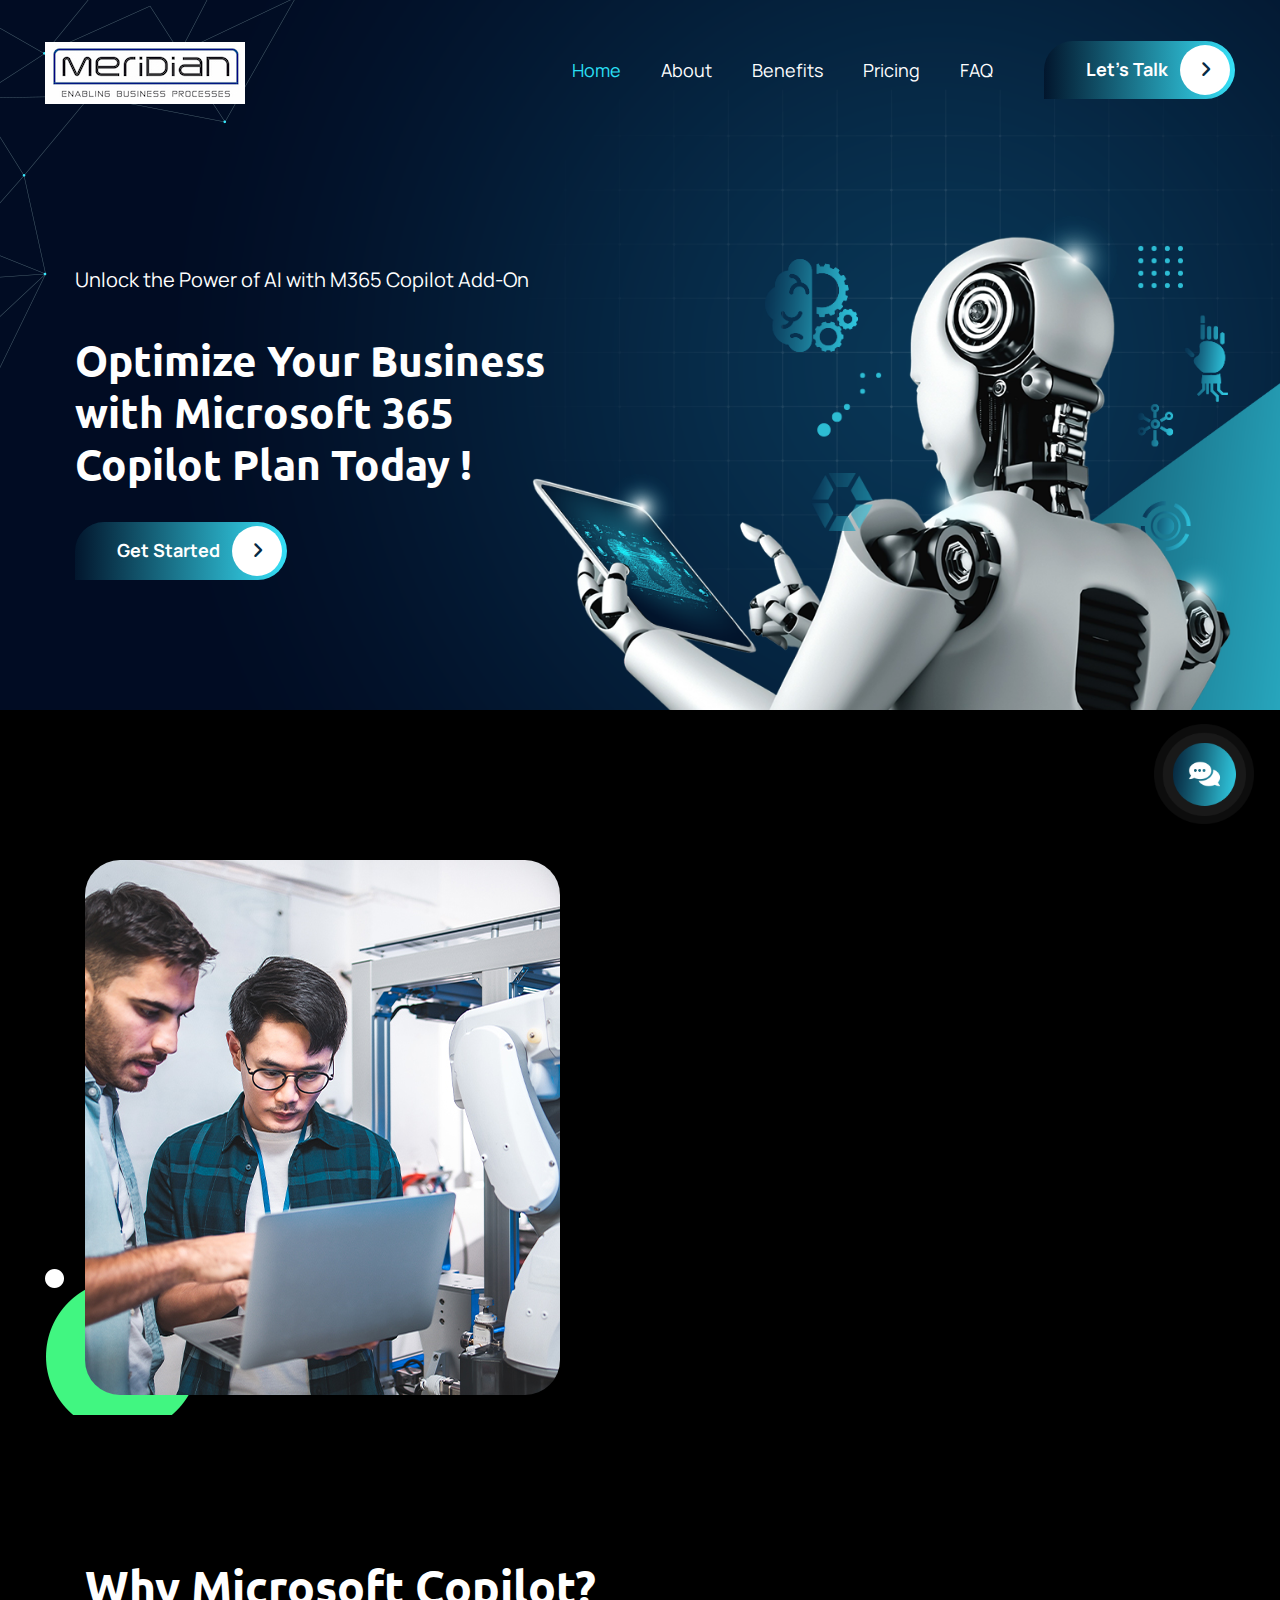
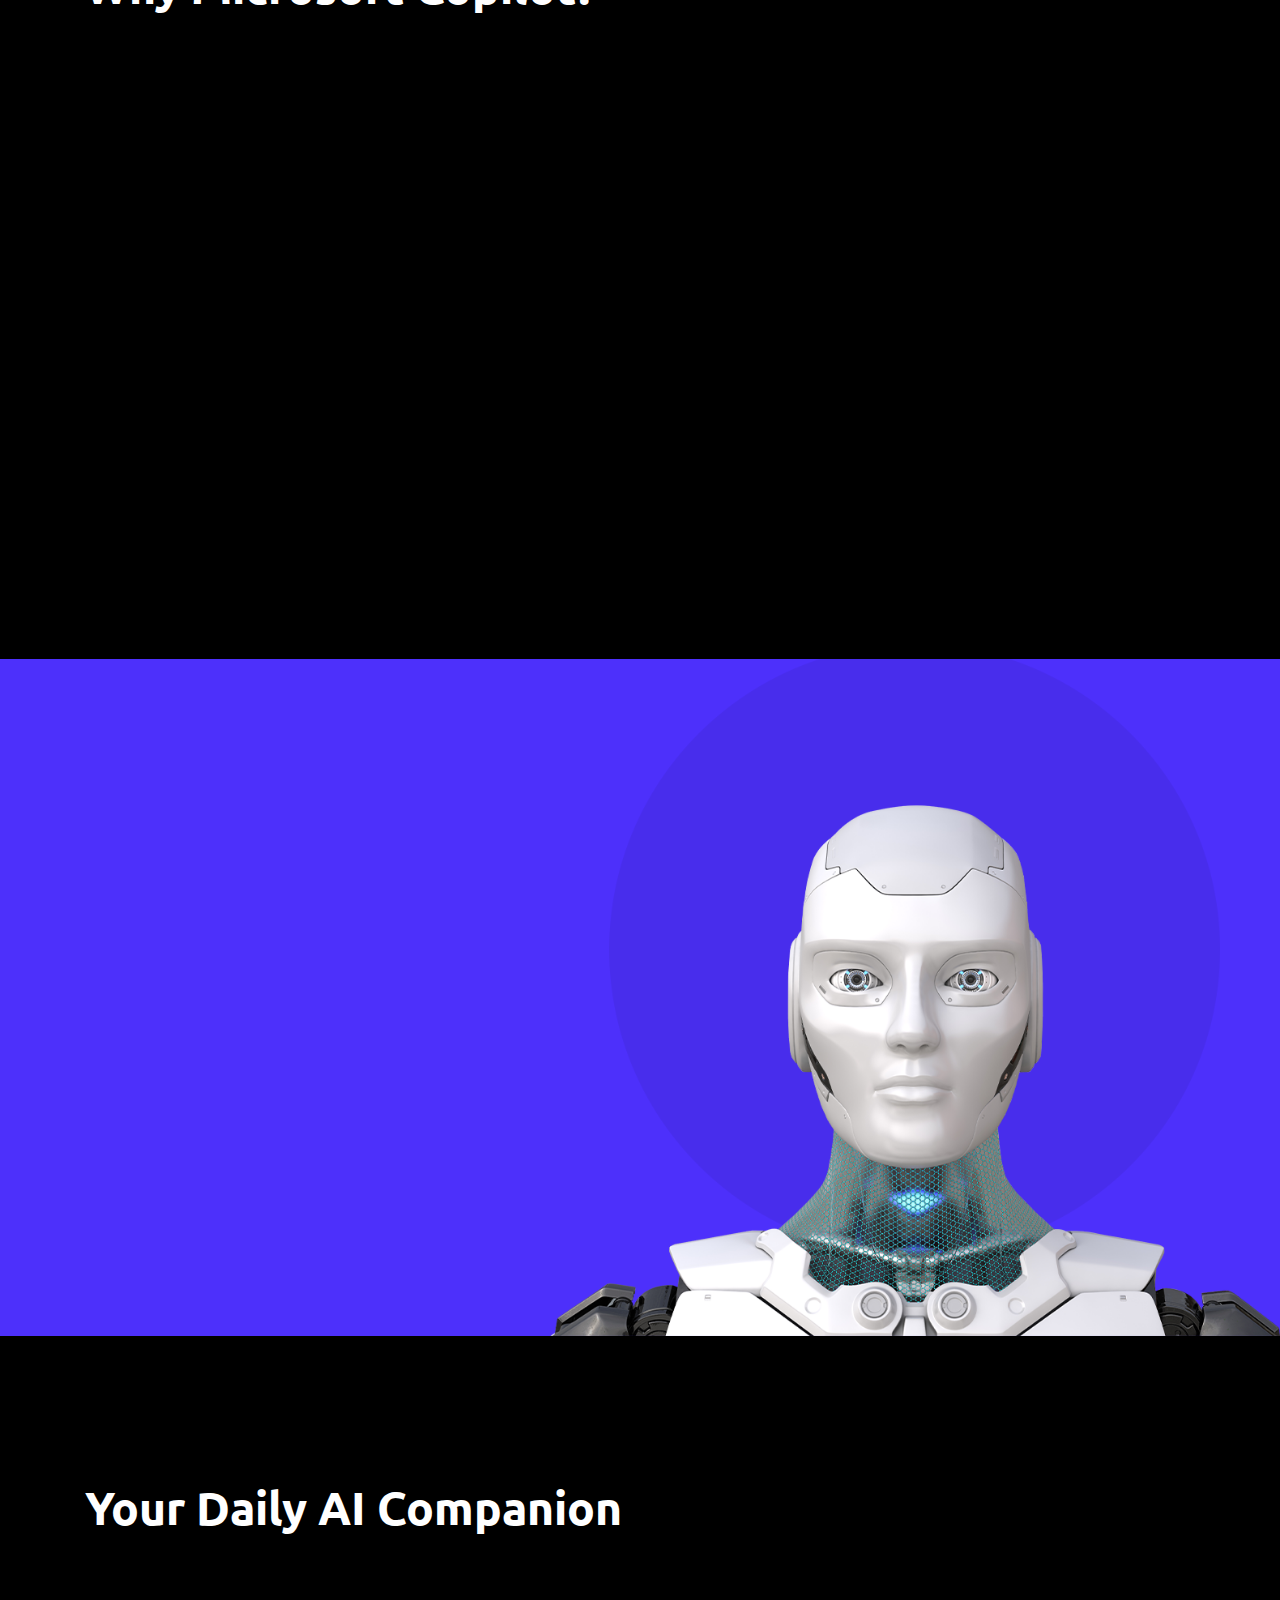
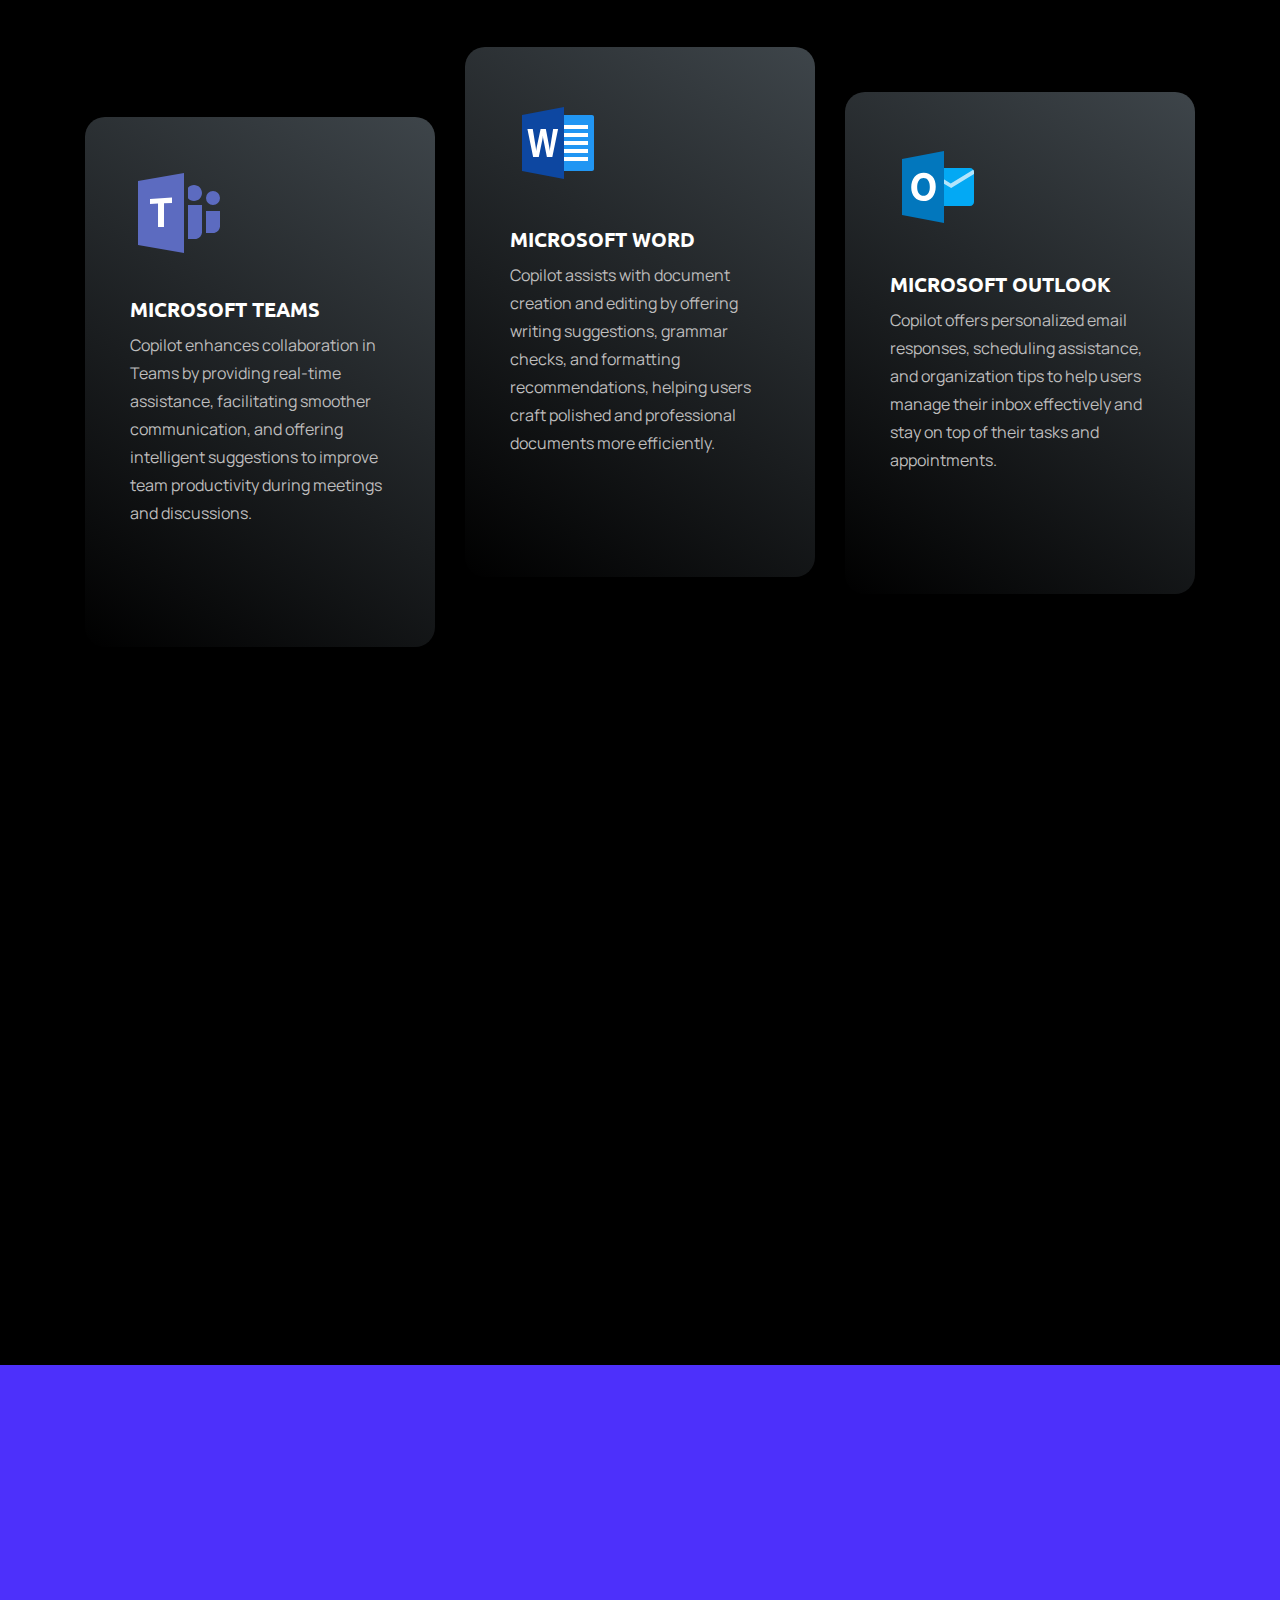
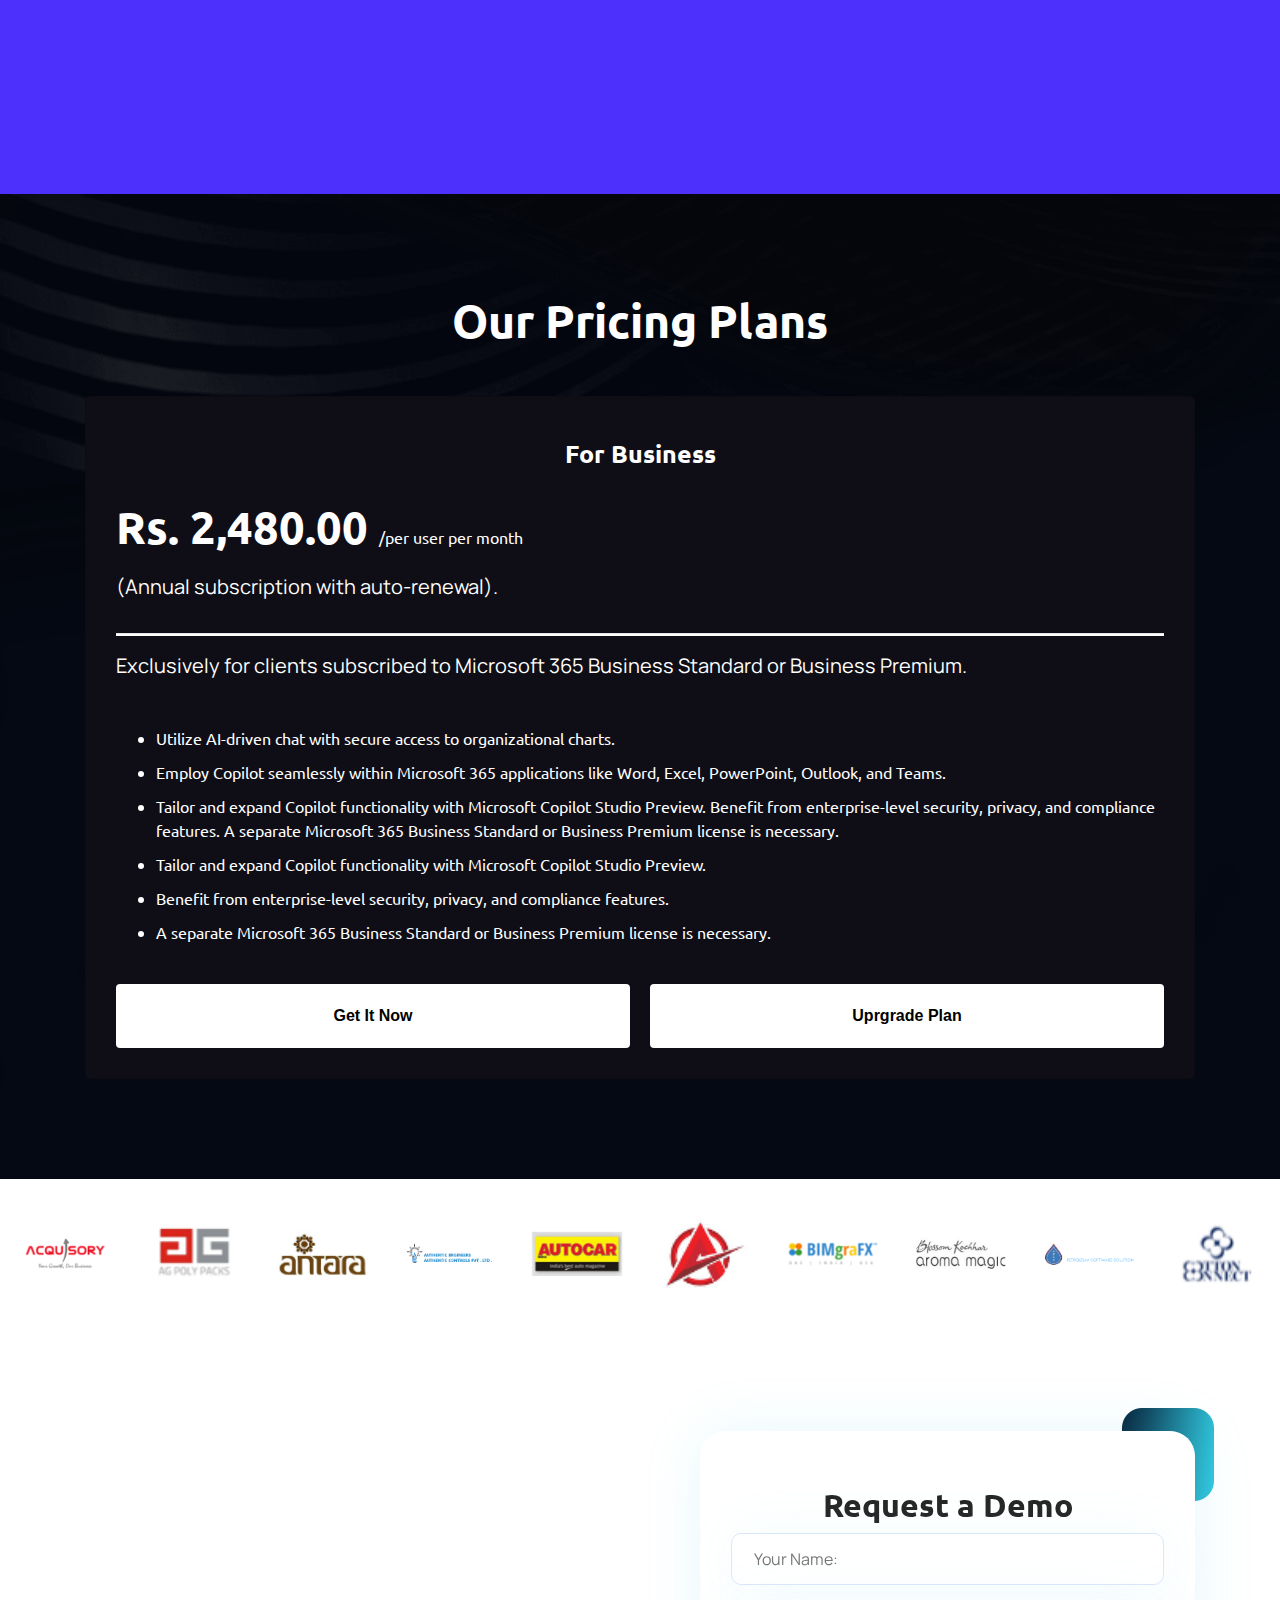
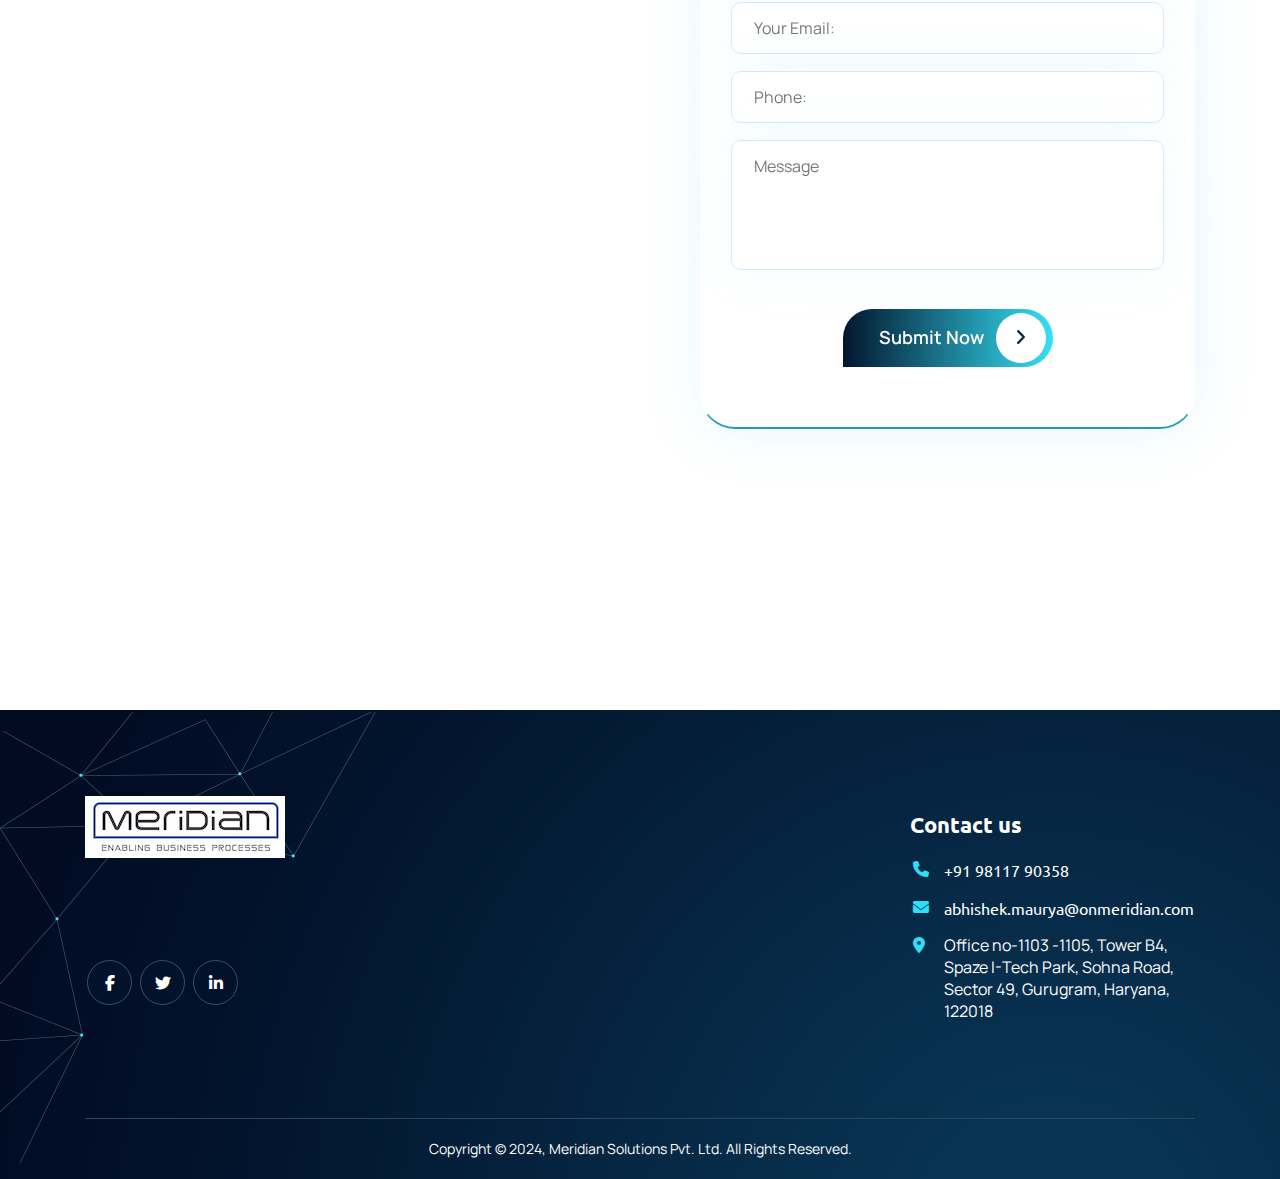
==== commit 0b3f1ea6: "ui fix" ====
--- a/index.html
+++ b/index.html
@@ -257,7 +257,7 @@
               <!-- <h6>
 
                        </h6> -->
-              <h2>About Co Pilot</h2>
+              <h2 style="margin-top: 3em">About Co Pilot</h2>
               <p>Introducing Microsoft Copilot:</p>
               <ul class="list-unstyled mb-0">
                 <li>
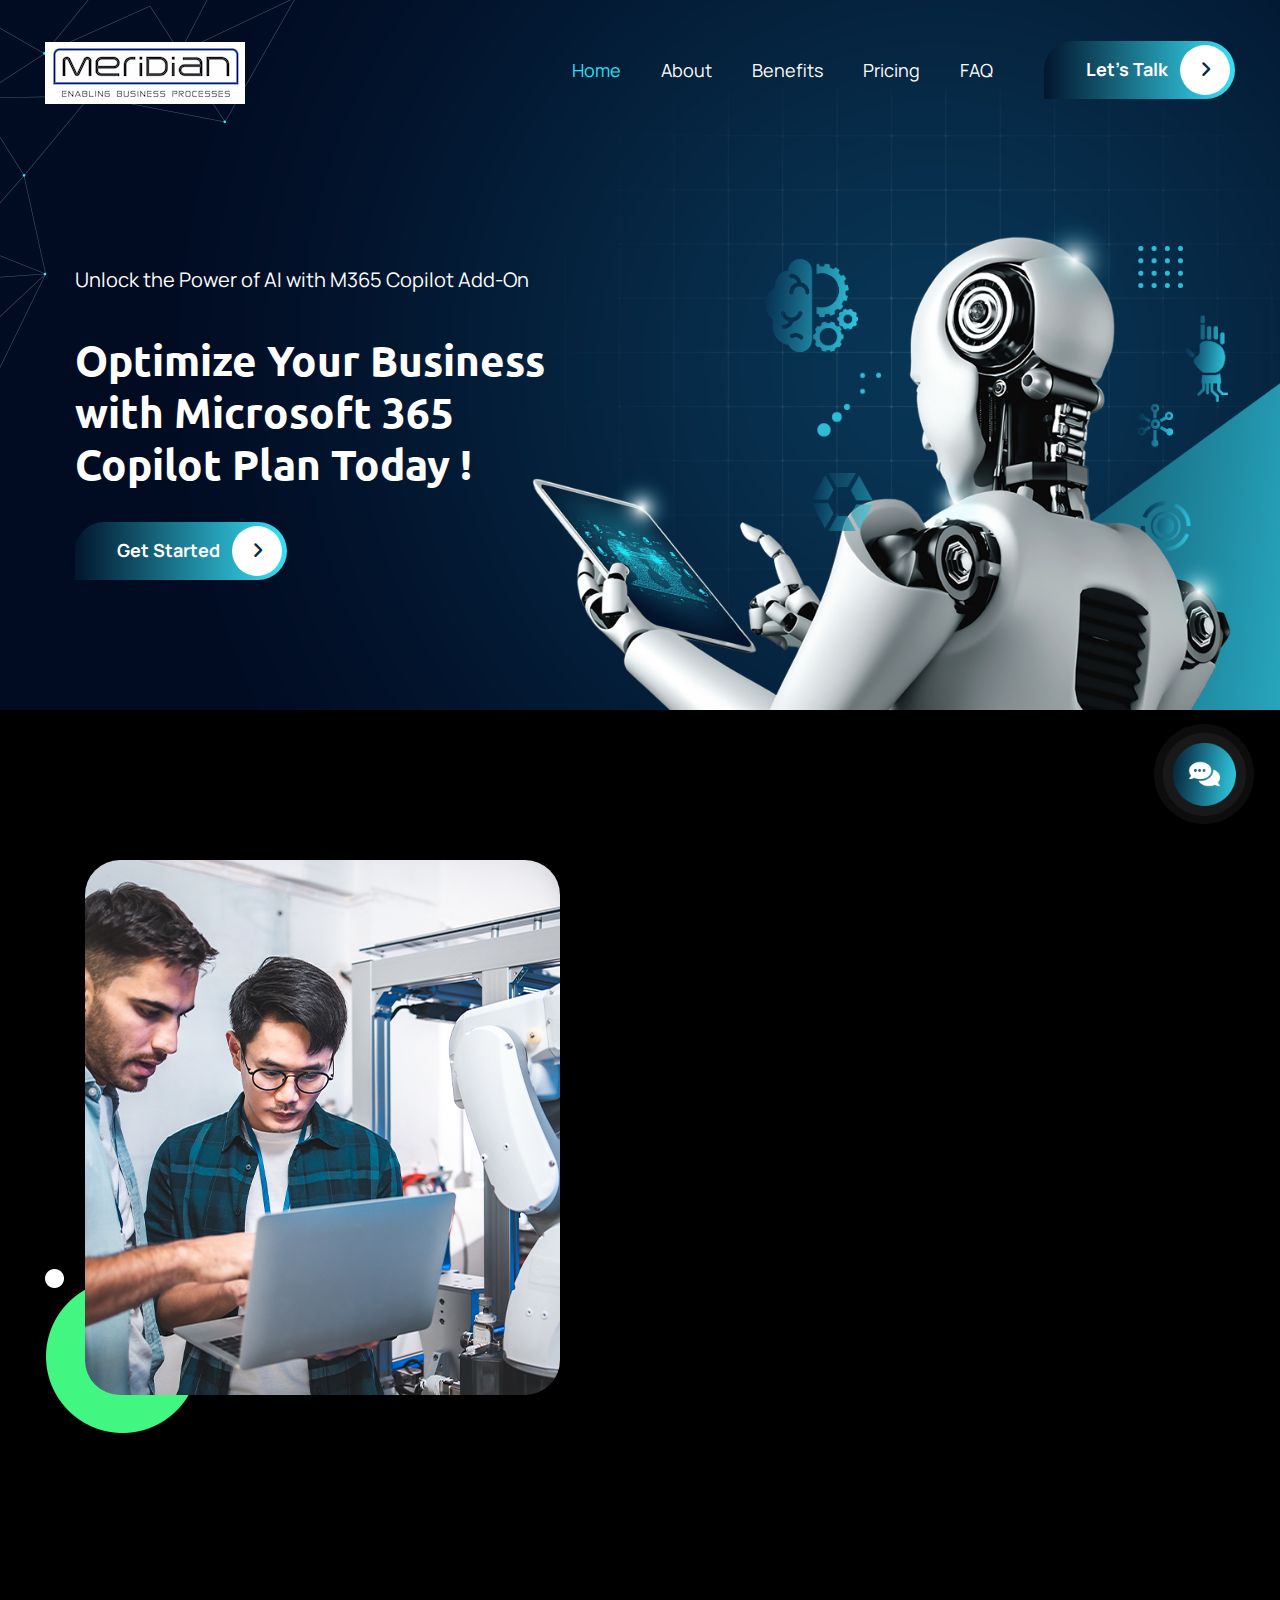
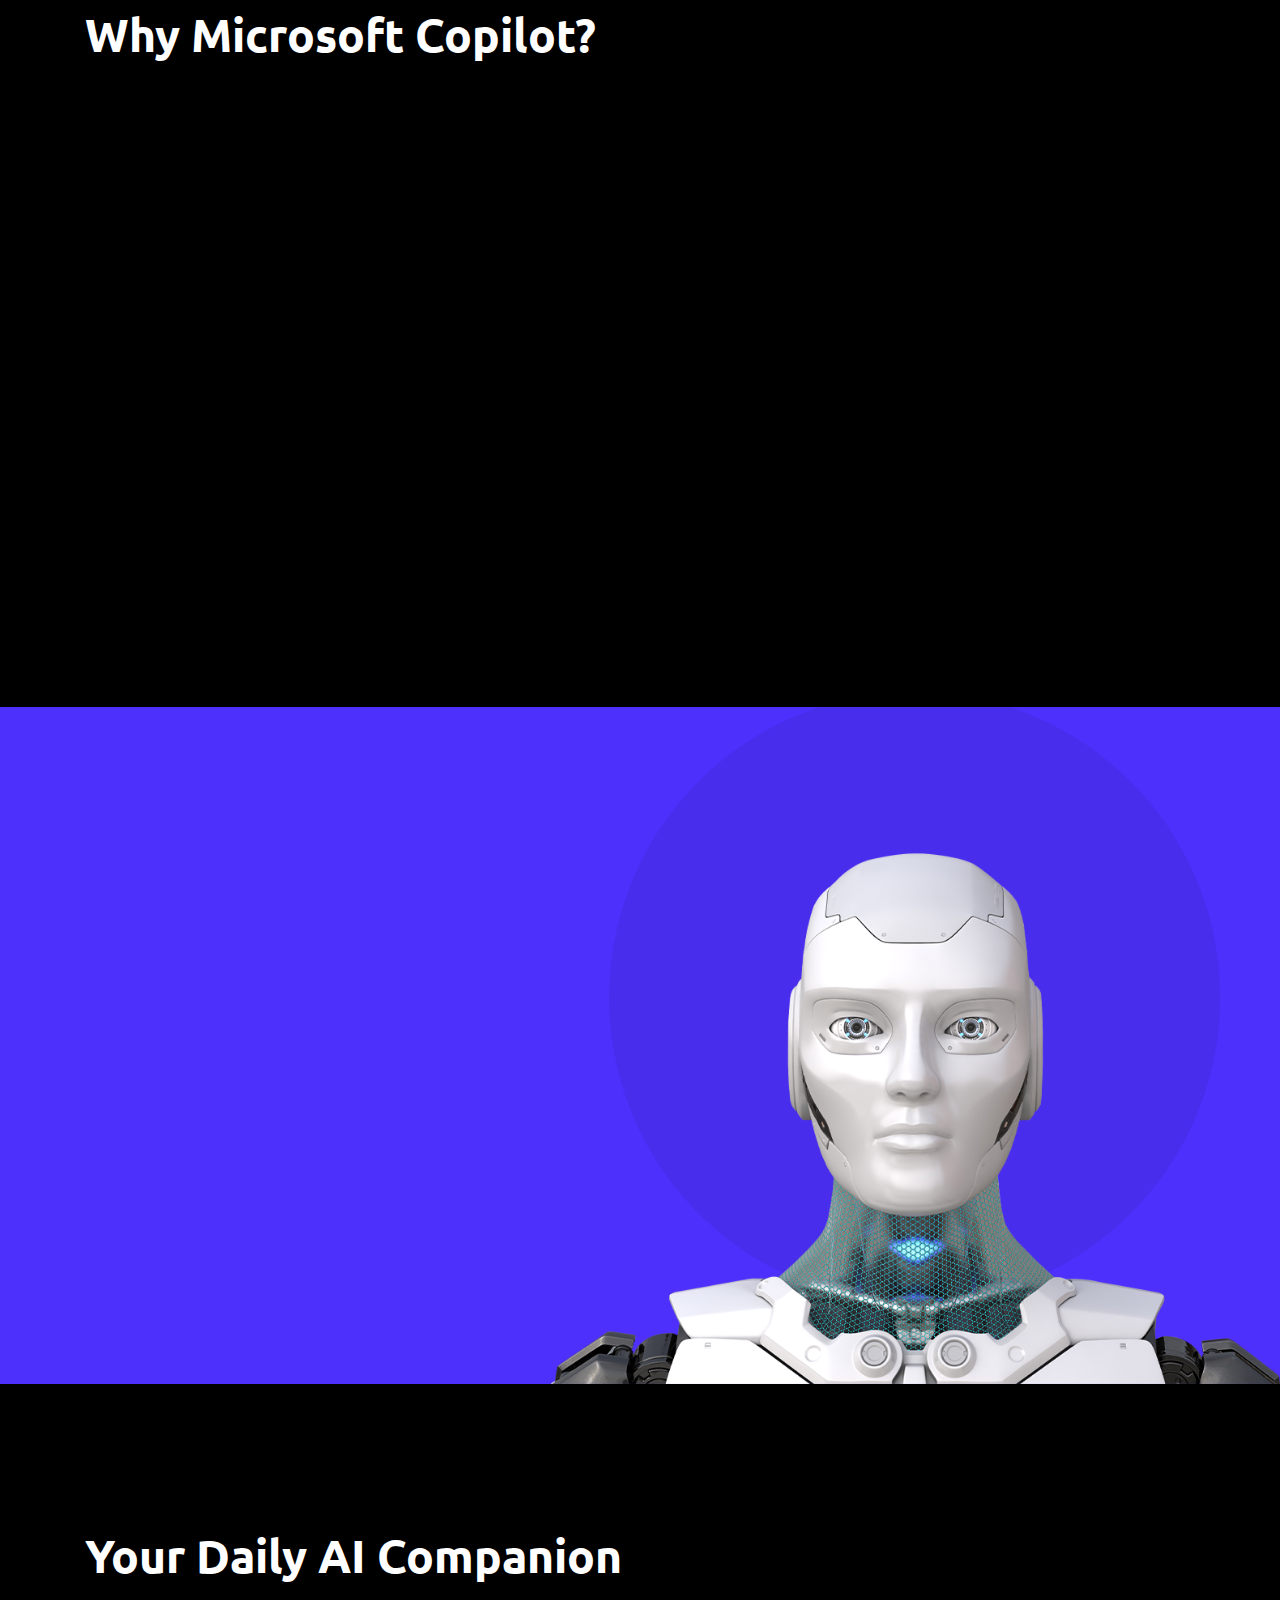
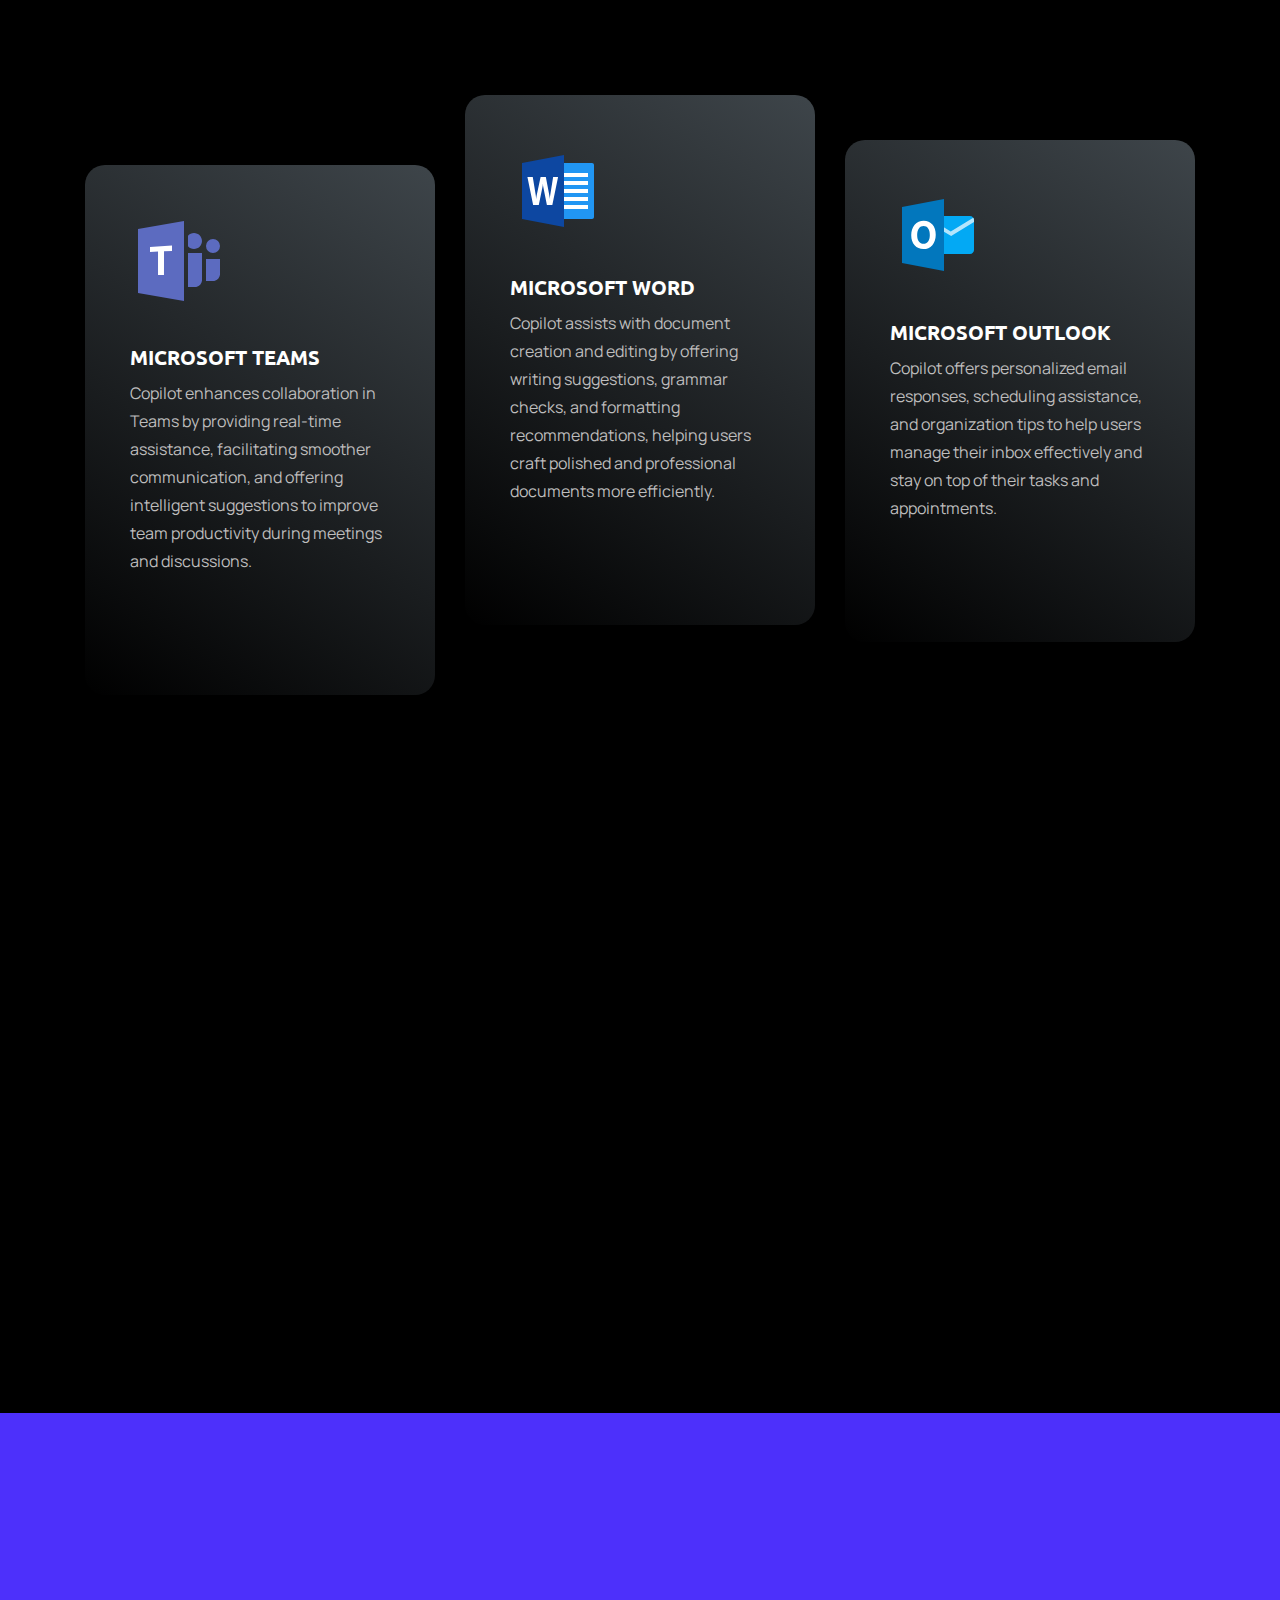
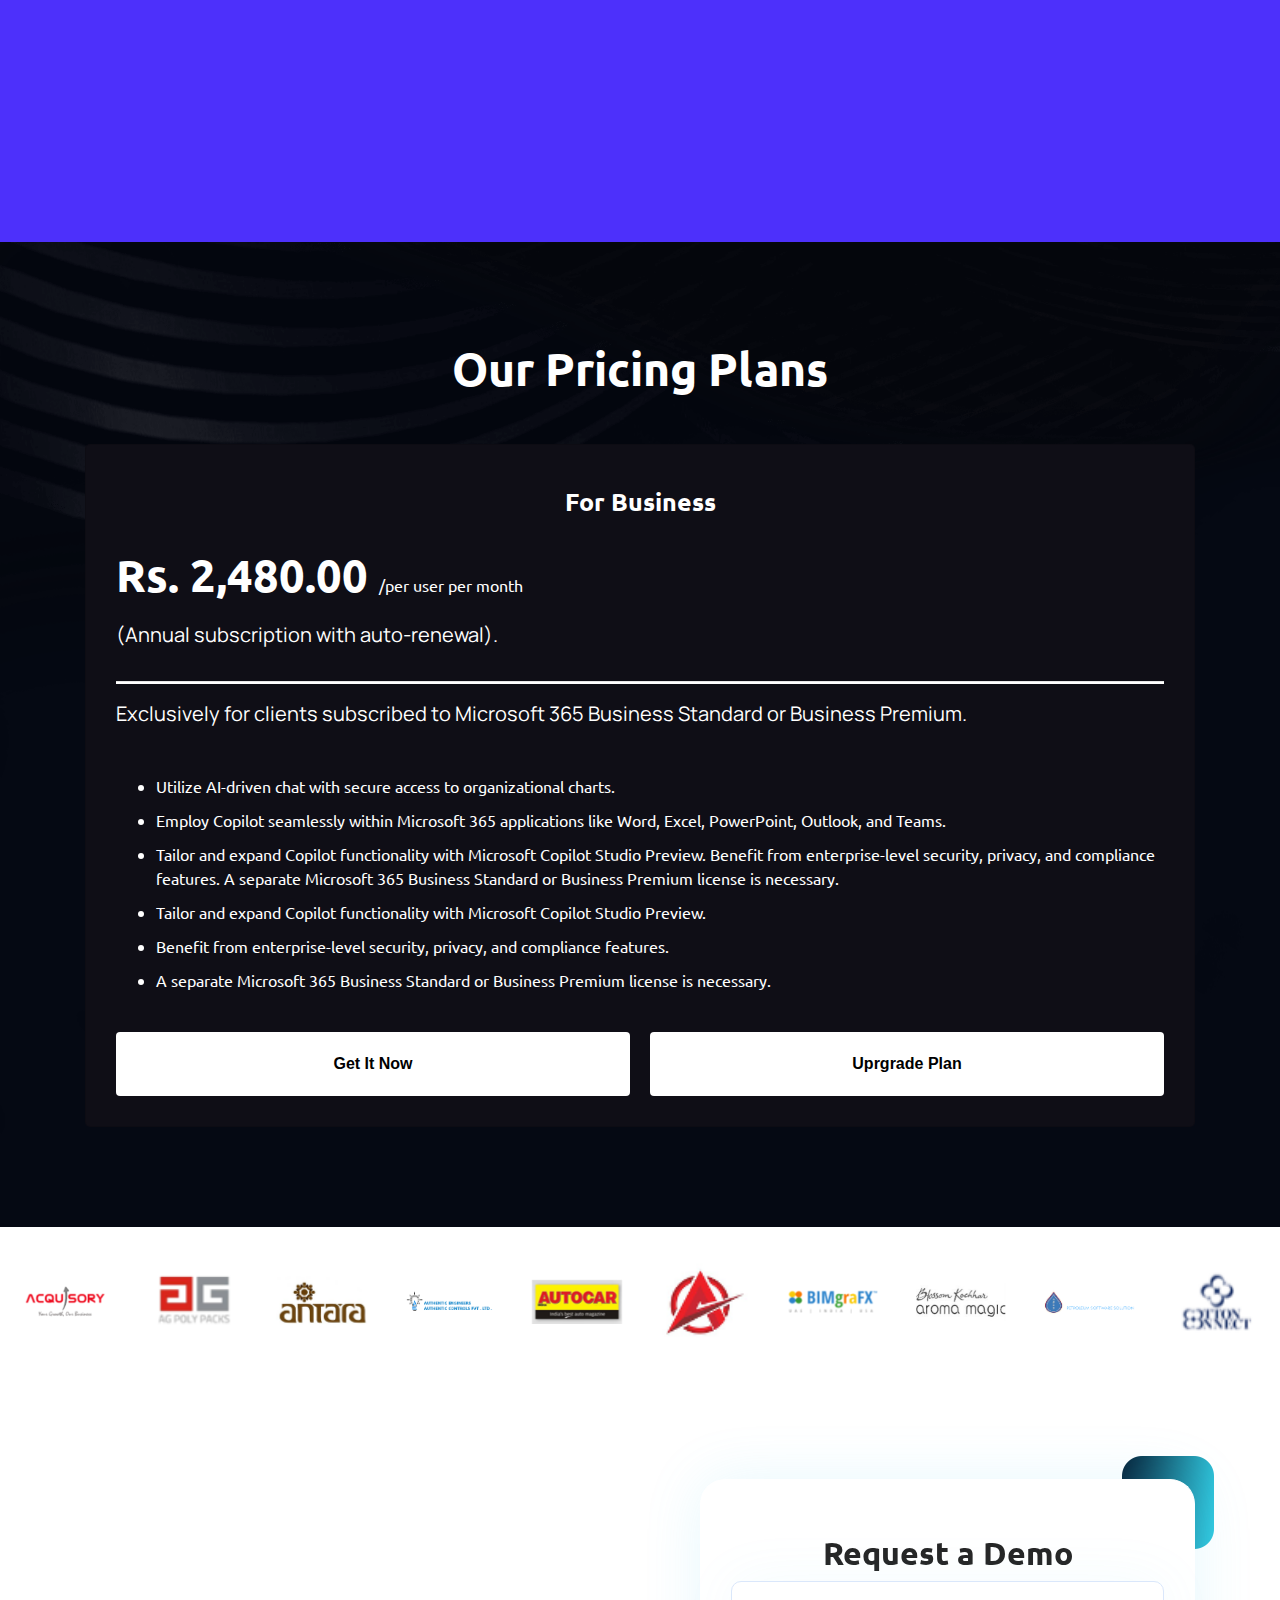
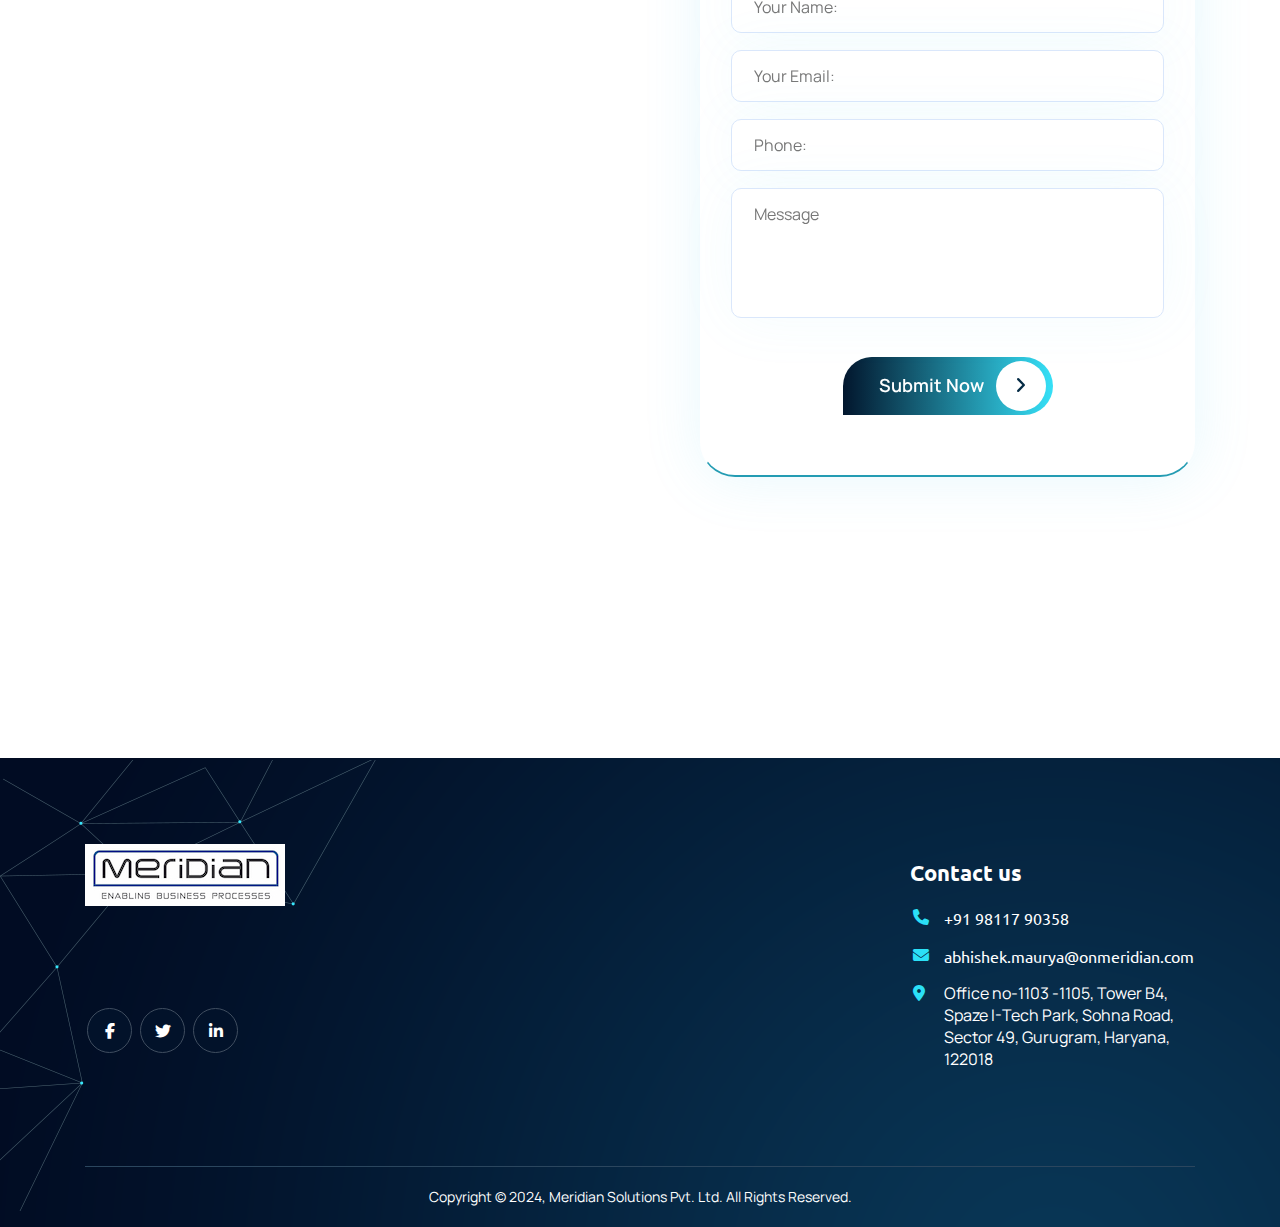
==== commit bc71034b: "ui fix" ====
--- a/index.html
+++ b/index.html
@@ -253,7 +253,11 @@
             </div>
           </div>
           <div id="about" class="col-lg-6 col-md-12 col-sm-12 col-xs-12">
-            <div class="aboutus_content" data-aos="fade-right">
+            <div
+              style="margin-top: 3em"
+              class="aboutus_content"
+              data-aos="fade-right"
+            >
               <!-- <h6>
 
                        </h6> -->
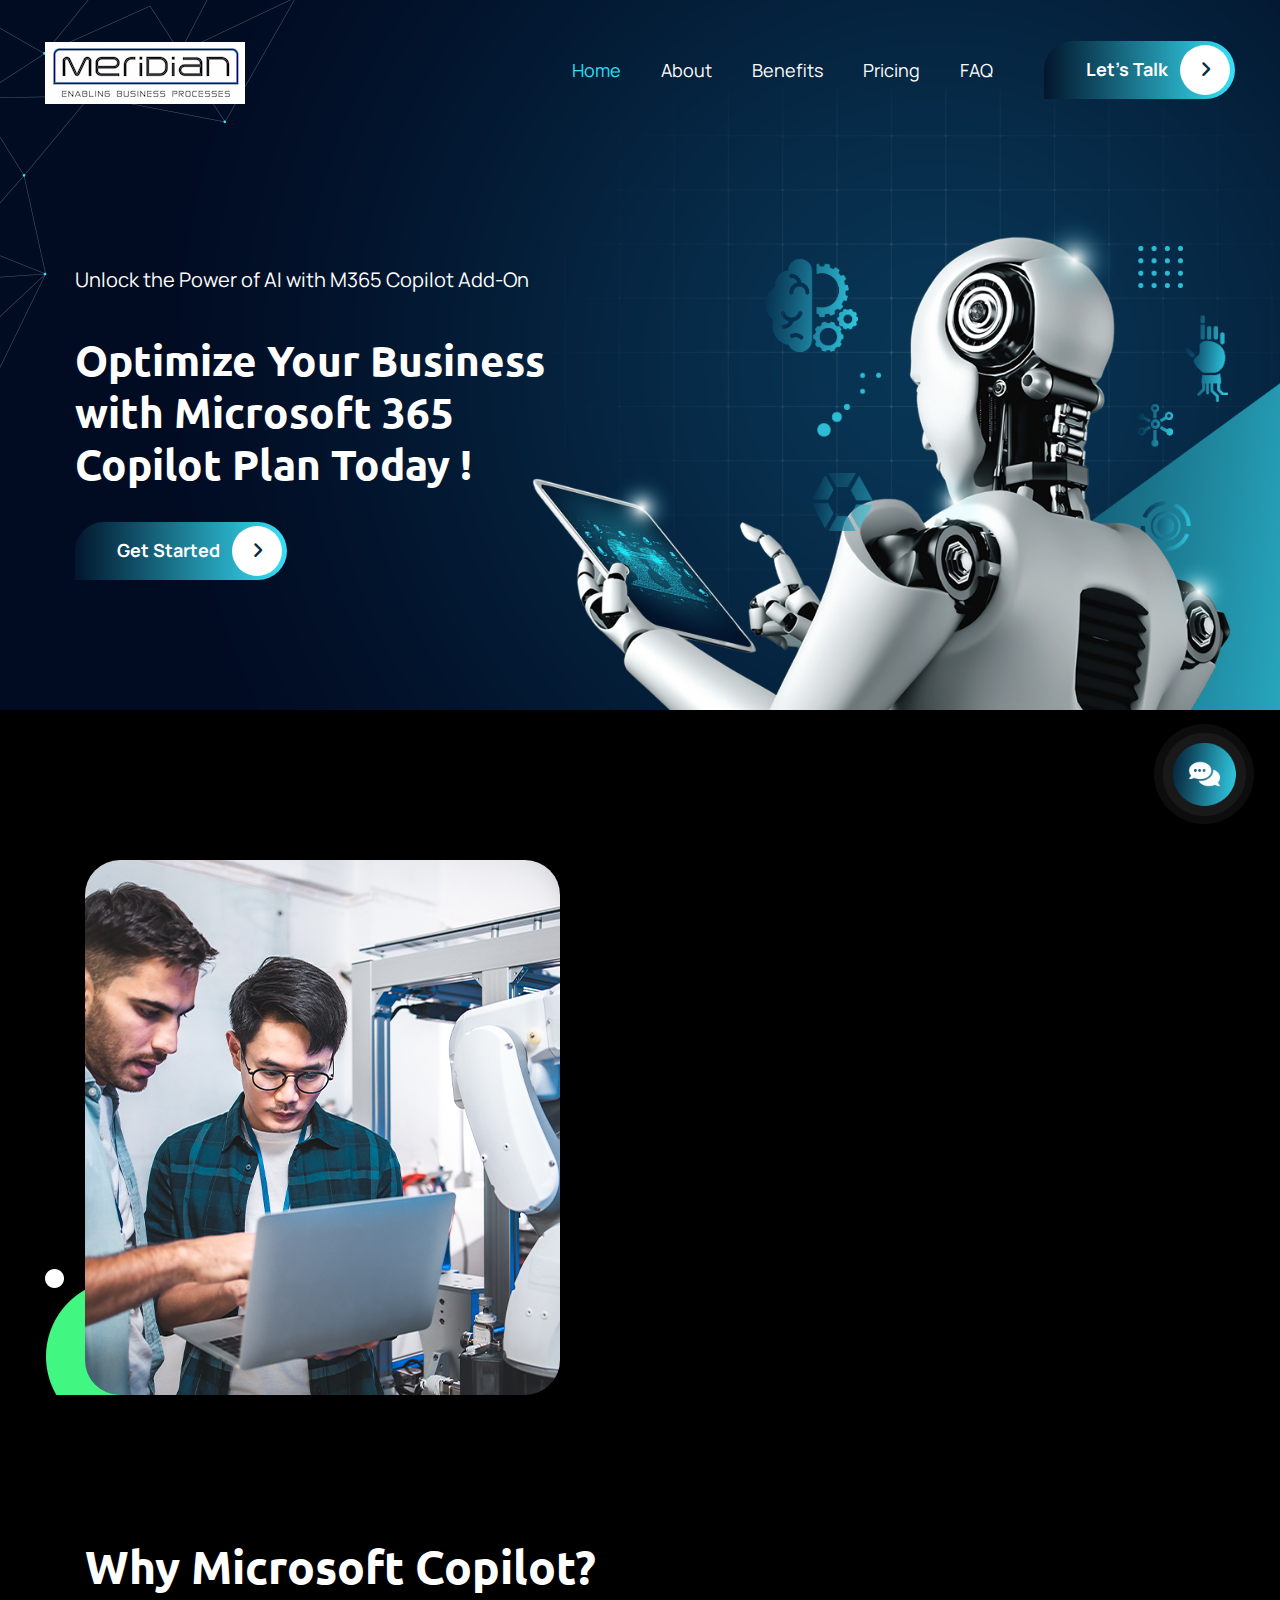
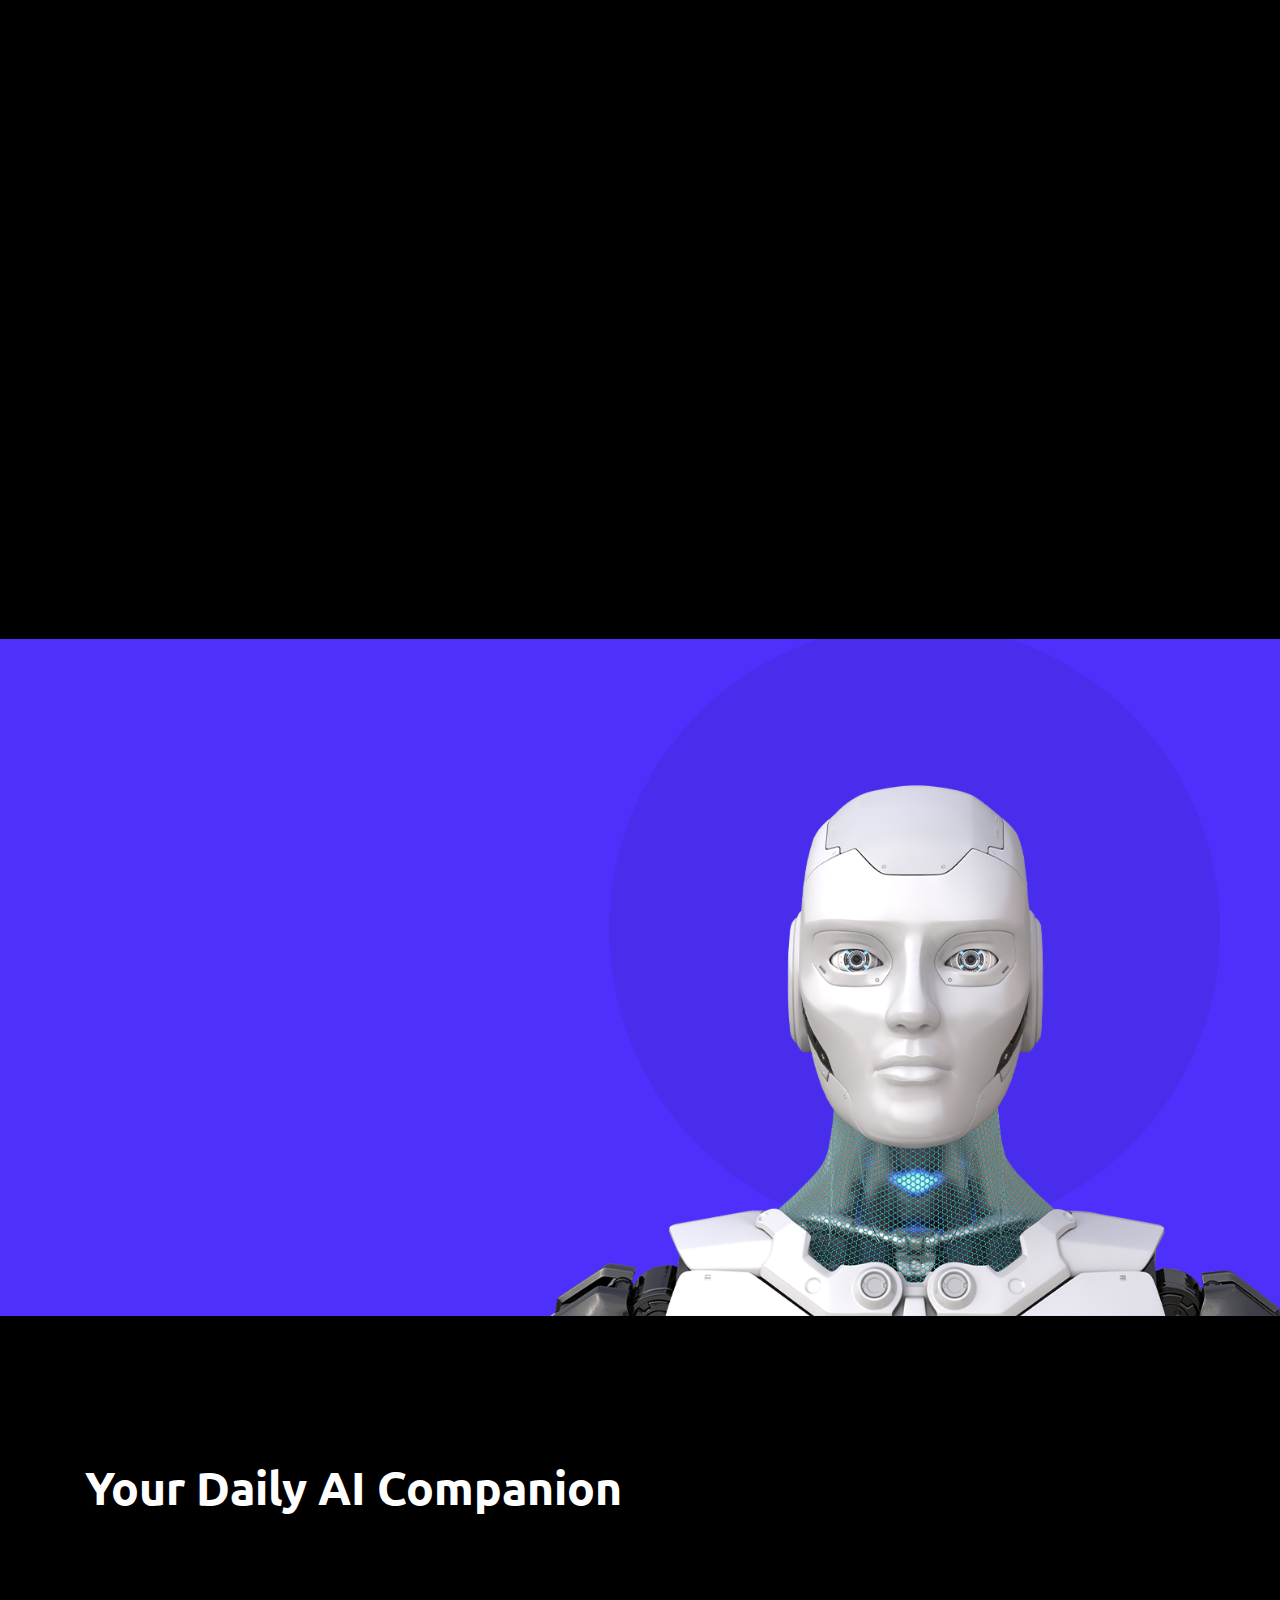
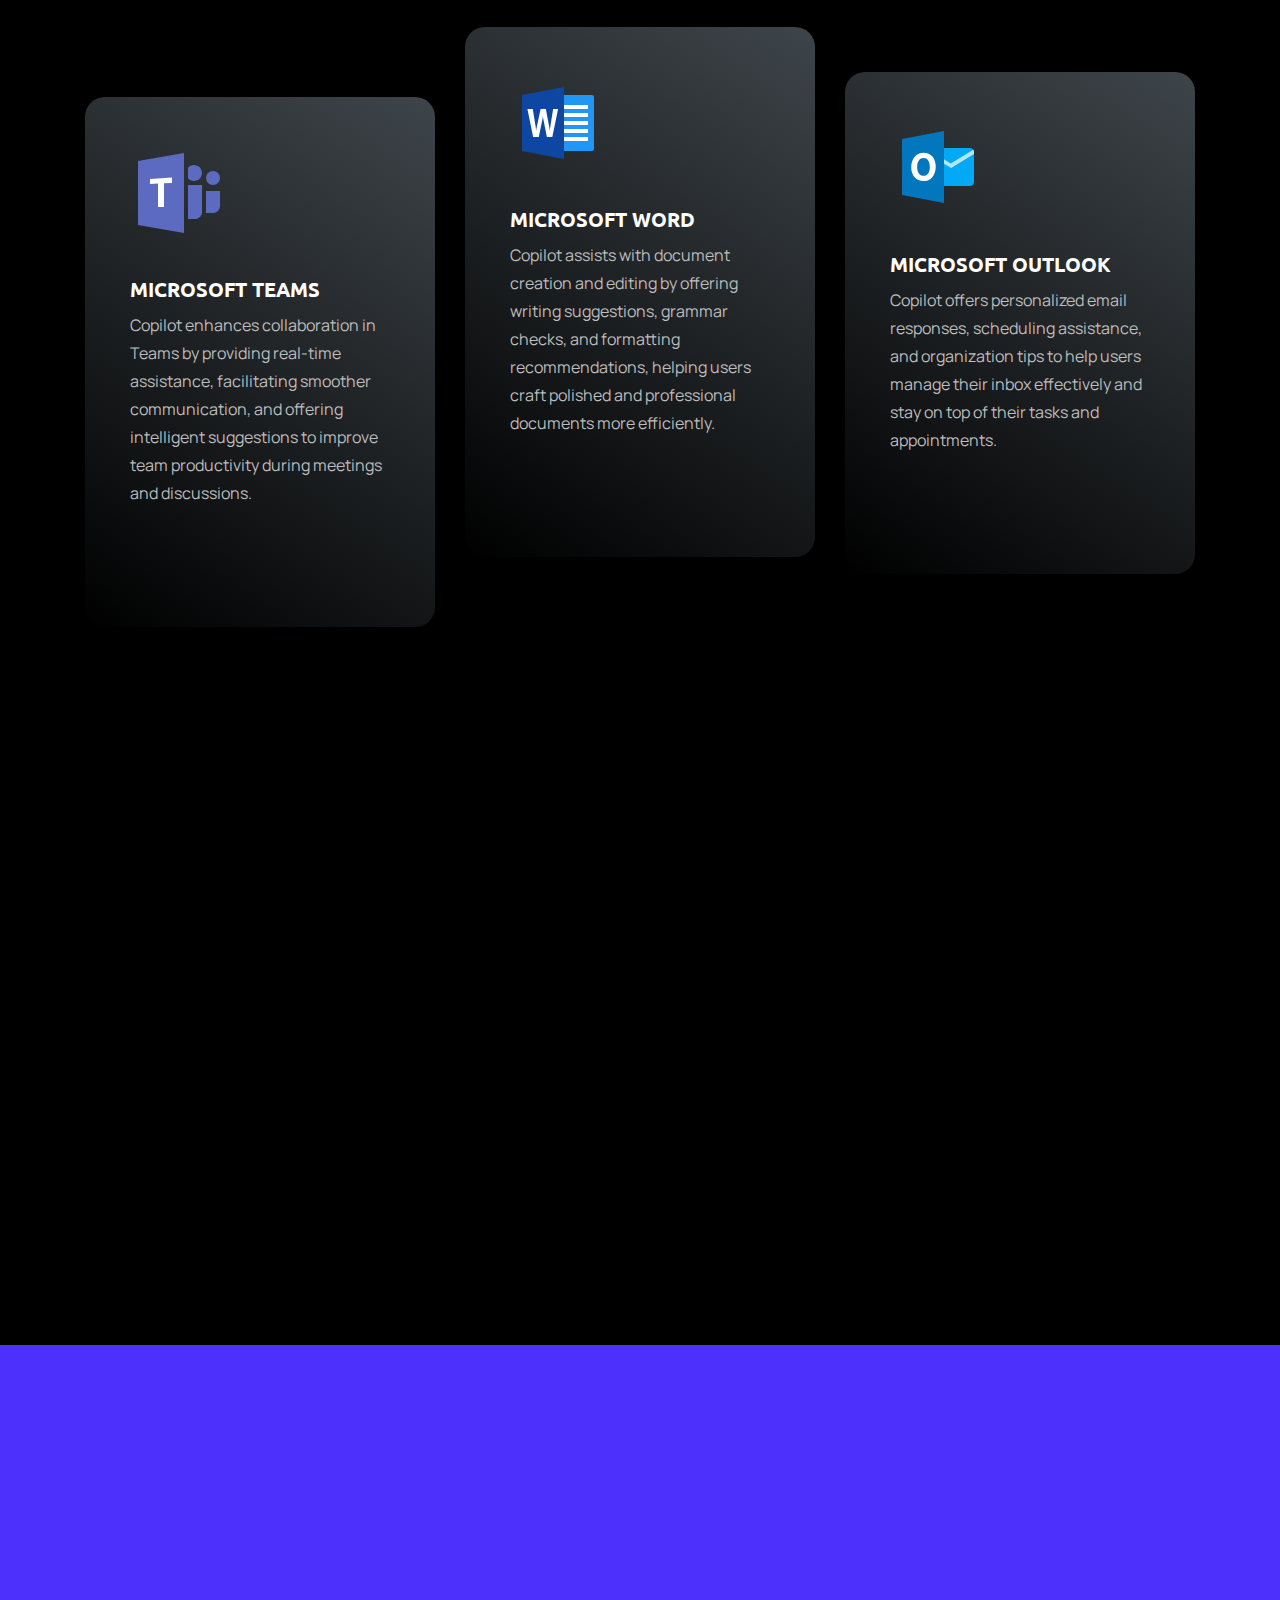
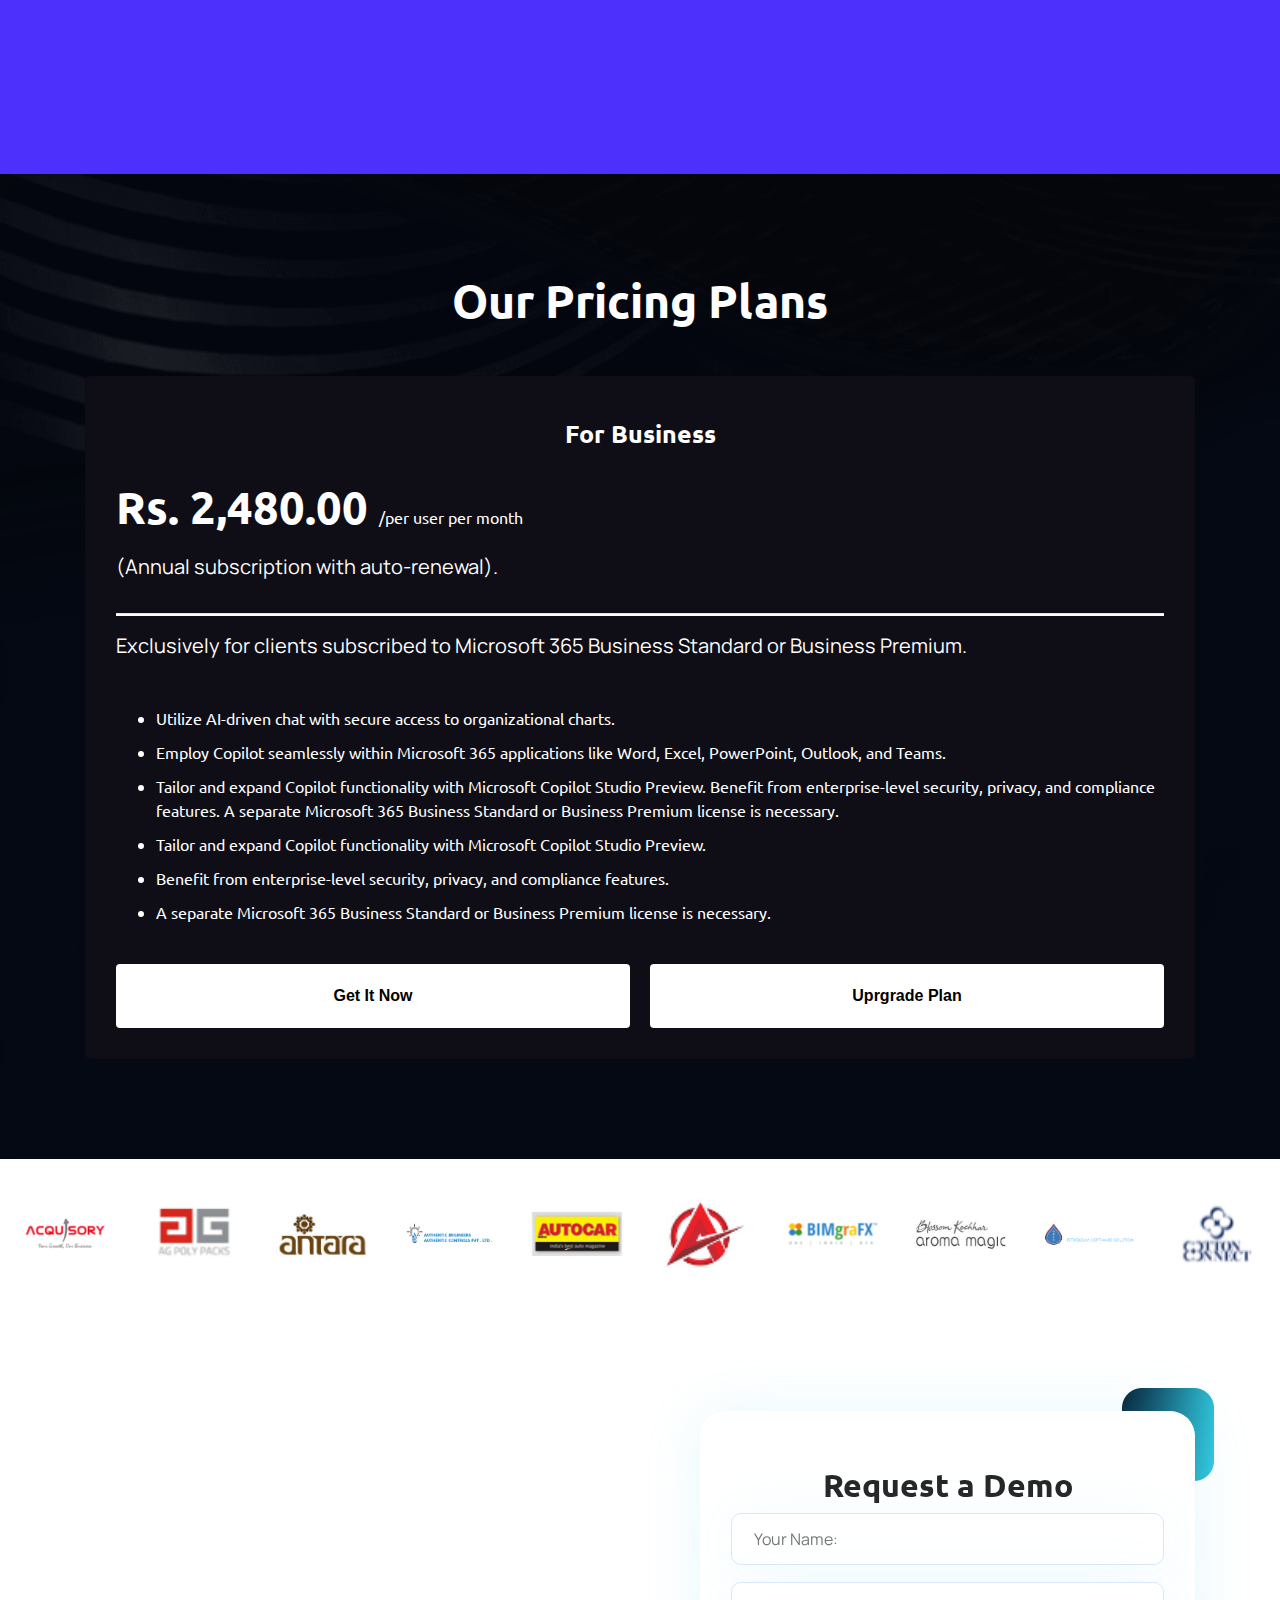
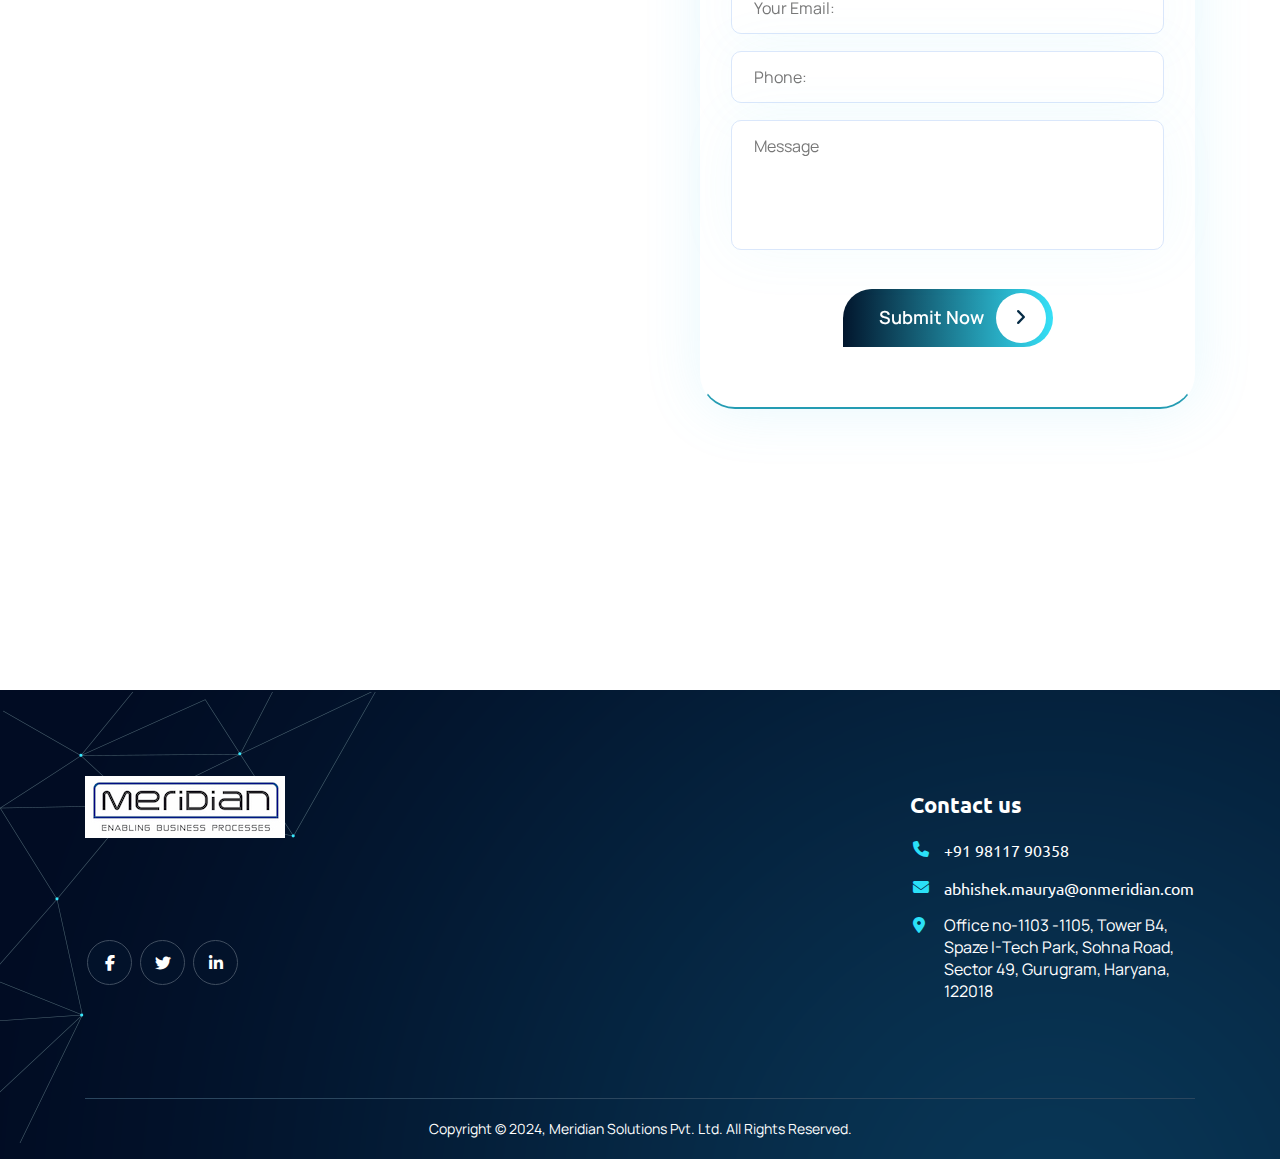
==== commit 2e3b1695: "ui fix" ====
--- a/index.html
+++ b/index.html
@@ -253,15 +253,11 @@
             </div>
           </div>
           <div id="about" class="col-lg-6 col-md-12 col-sm-12 col-xs-12">
-            <div
-              style="margin-top: 3em"
-              class="aboutus_content"
-              data-aos="fade-right"
-            >
+            <div class="aboutus_content extra-margin" data-aos="fade-right">
               <!-- <h6>
 
                        </h6> -->
-              <h2 style="margin-top: 3em">About Co Pilot</h2>
+              <h2>About Co Pilot</h2>
               <p>Introducing Microsoft Copilot:</p>
               <ul class="list-unstyled mb-0">
                 <li>
--- a/assets/css/style.css
+++ b/assets/css/style.css
@@ -2777,3 +2777,7 @@
   filter: grayscale(100%);
   -webkit-filter: grayscale(100%);
 }
+
+.extra-margin{
+margin-top: 3em !important;
+}